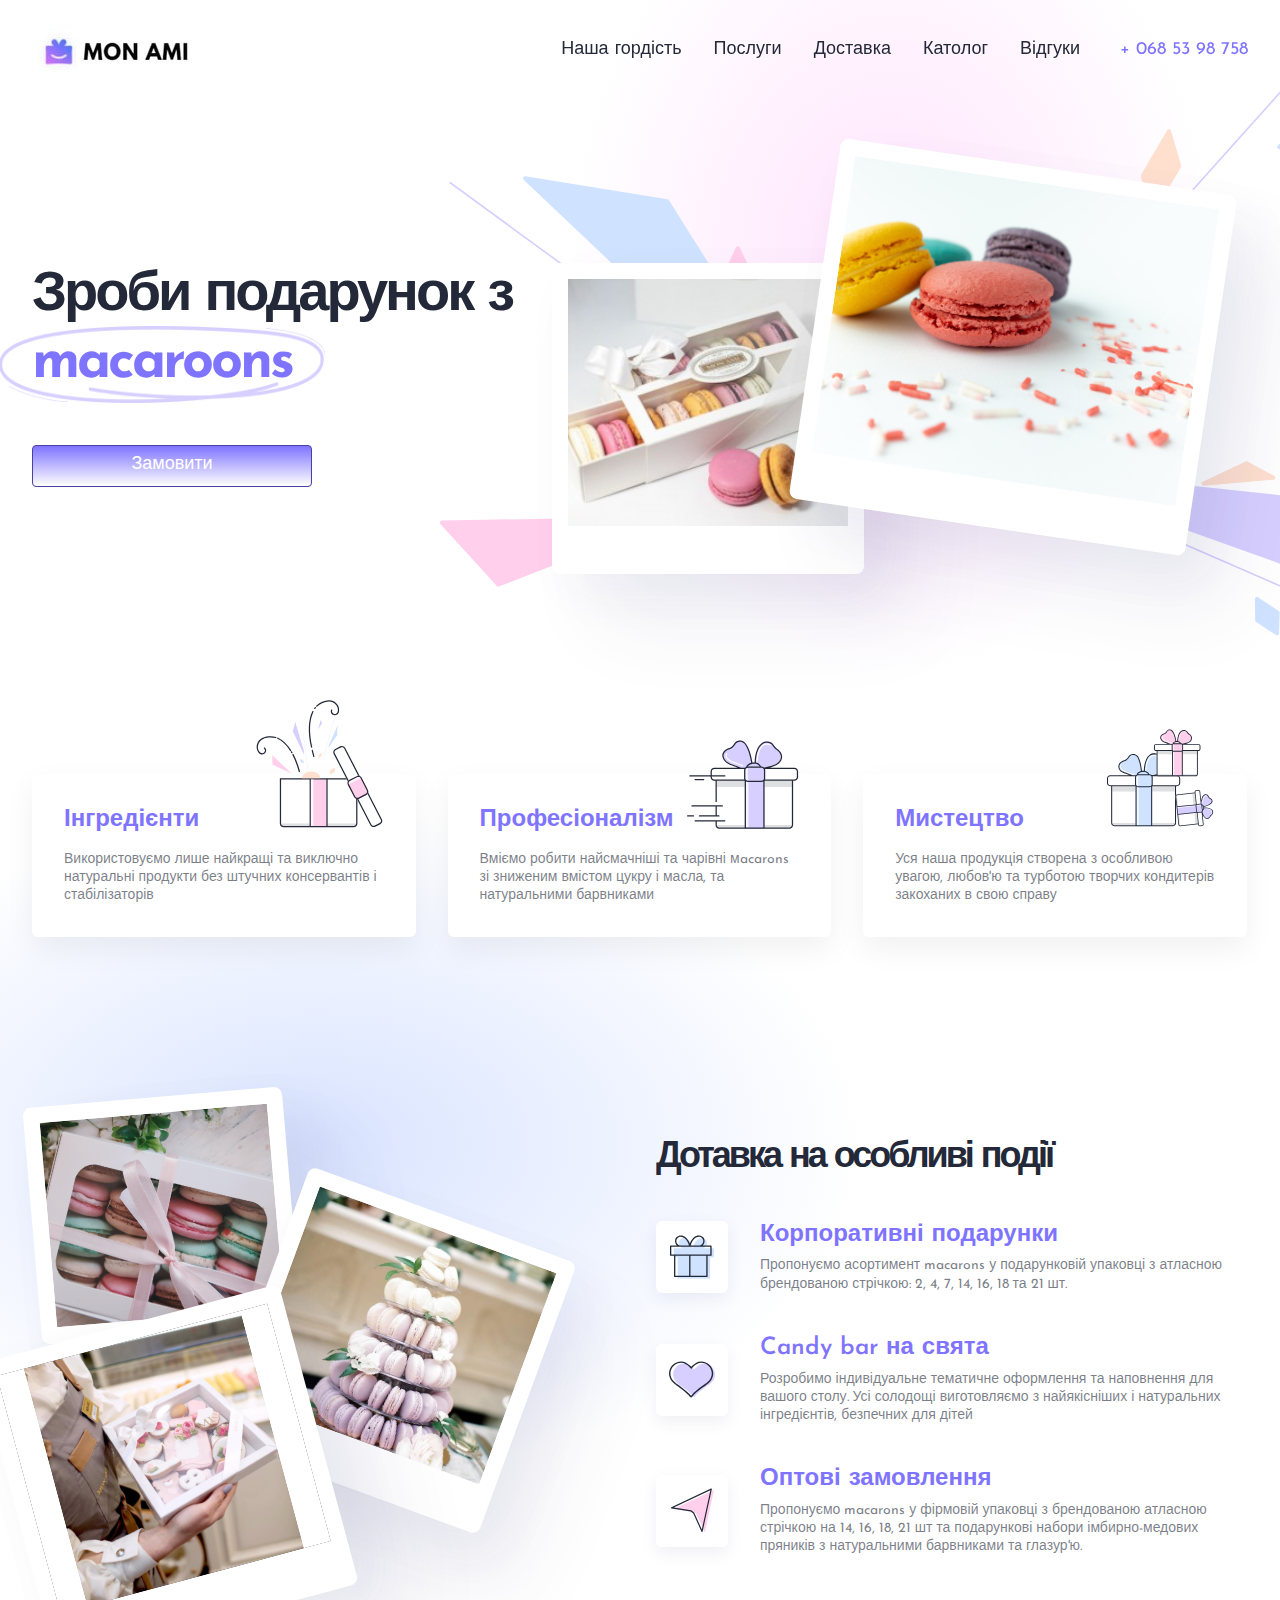
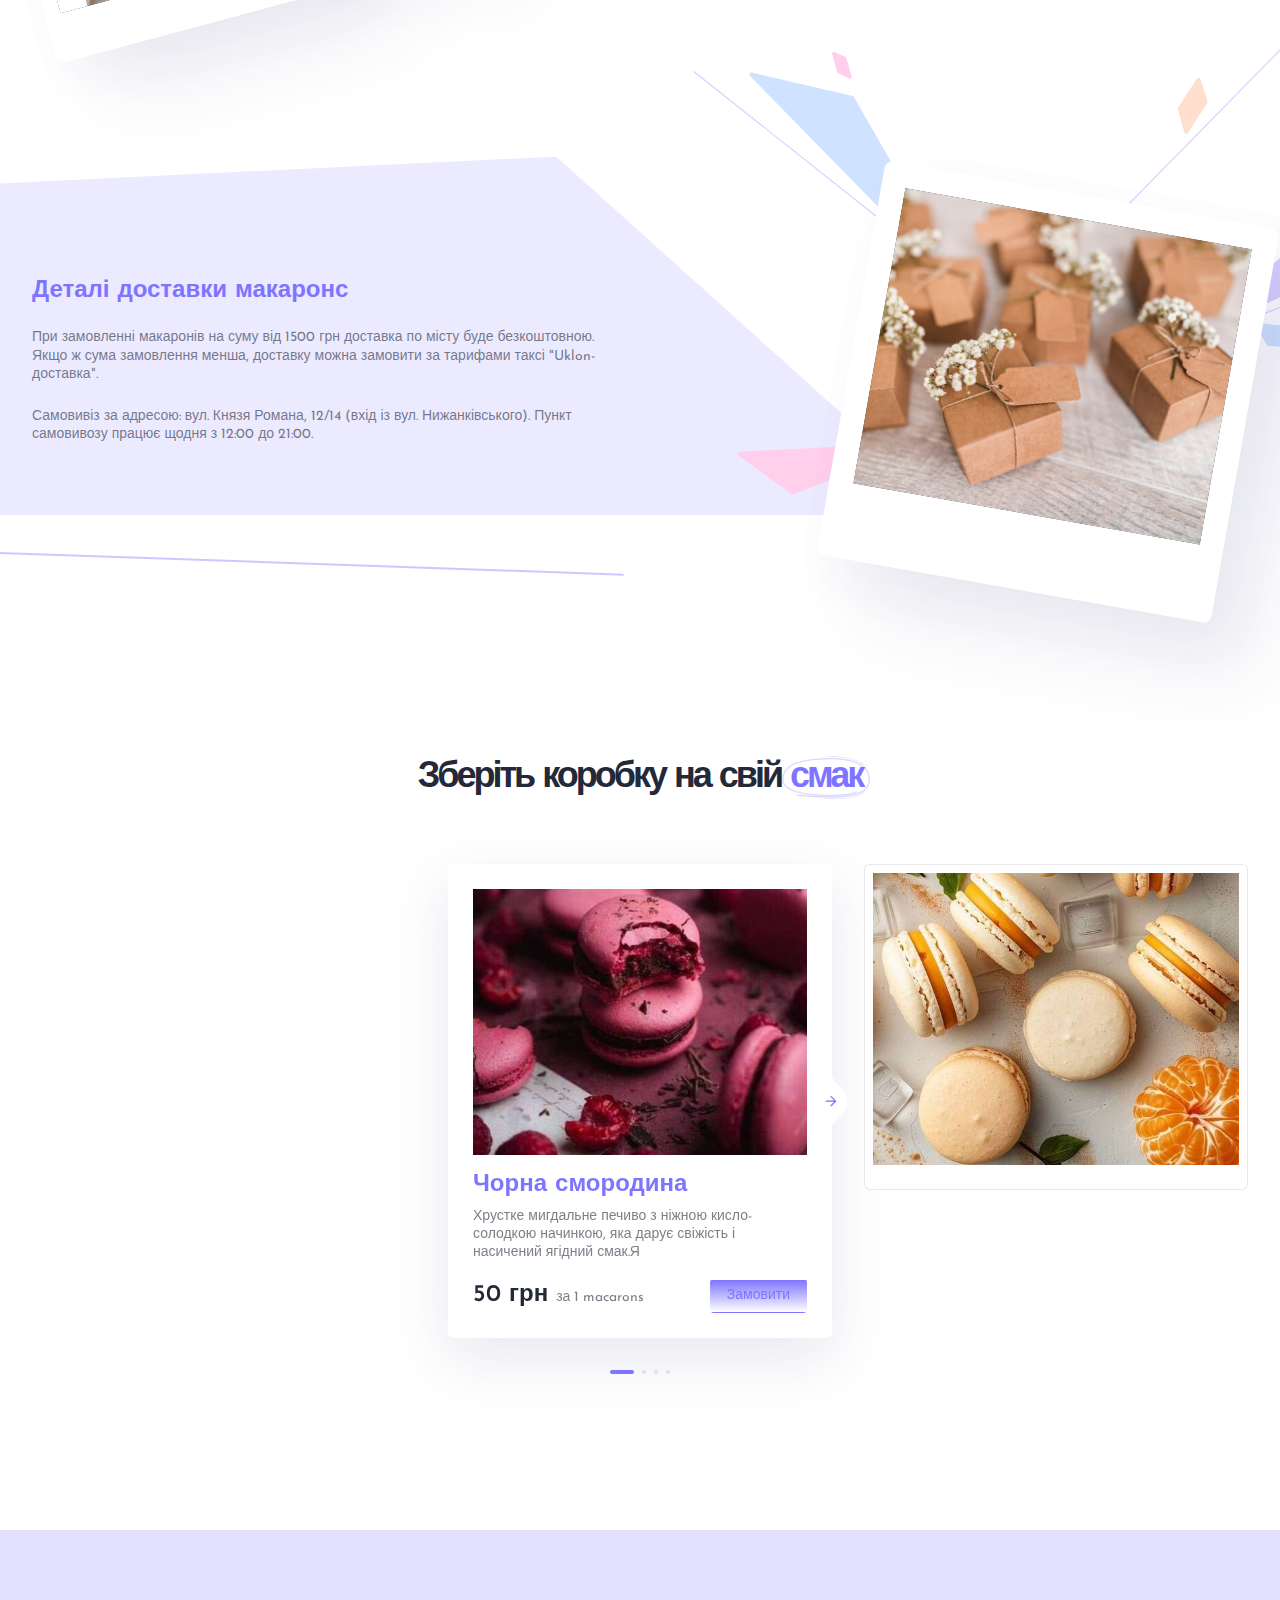
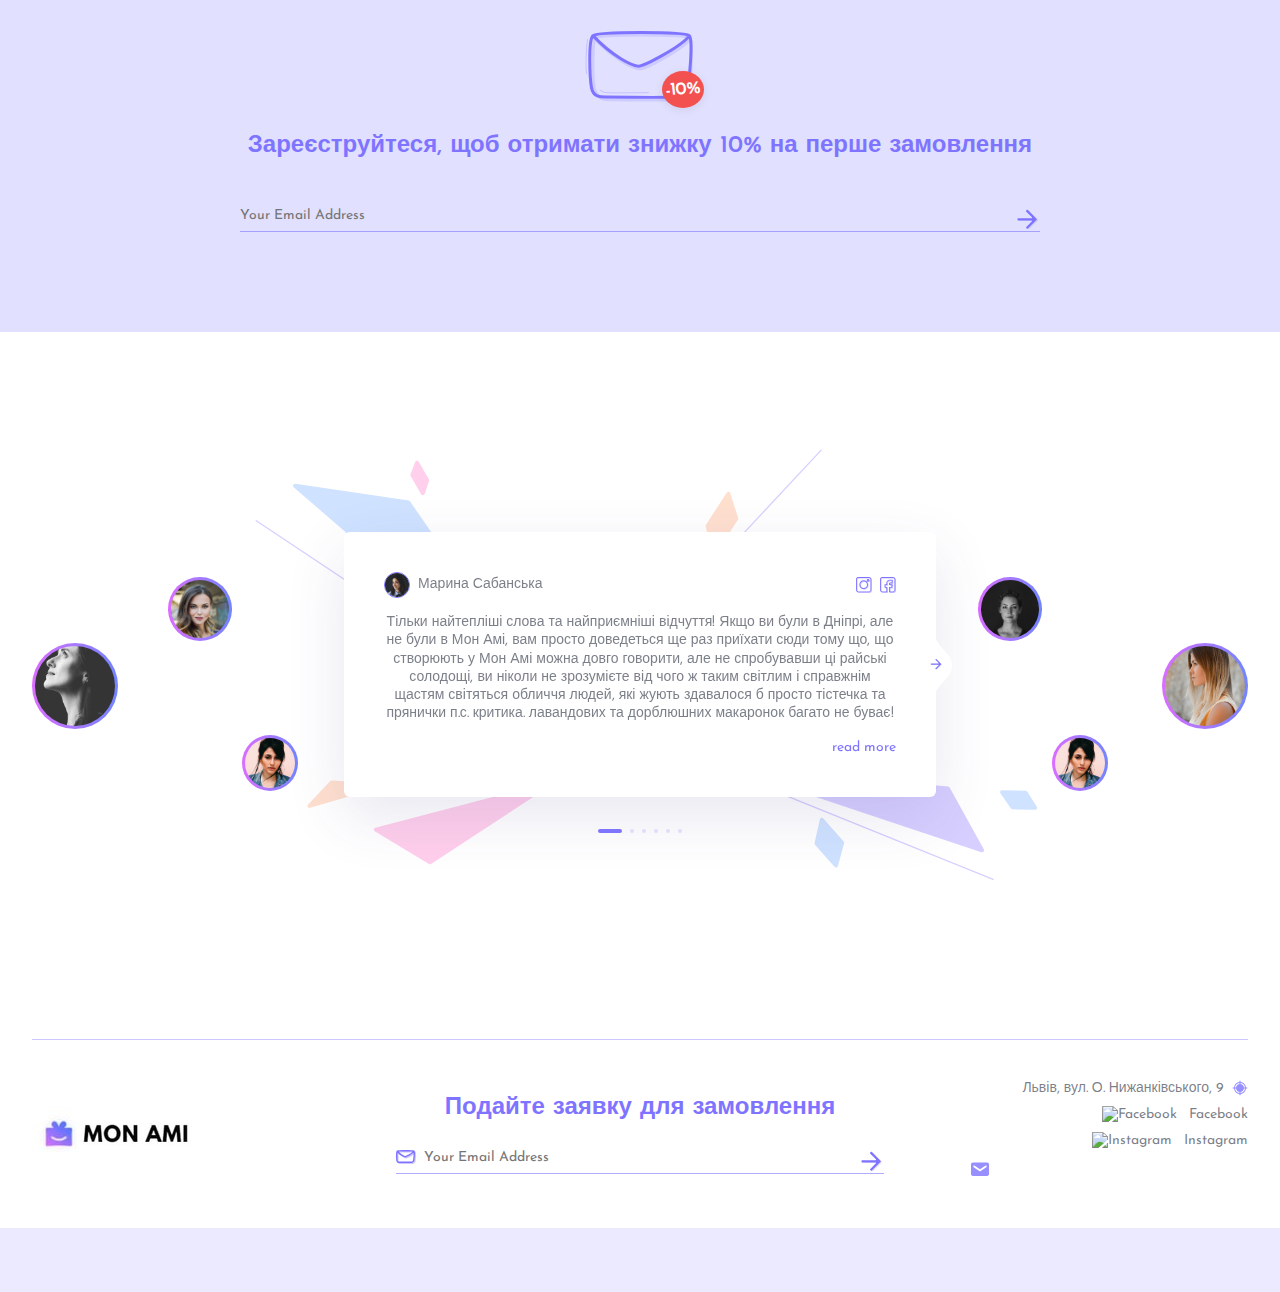
==== HappyBox_LP_HTML/index.html @ ea243fad "Add files via upload" ====
<!DOCTYPE html>
<html lang="ru">
<head>
    <!-- partial:parts/_head.html -->
    <meta charset="utf-8">
<title>Mon Ami - Подарунковий бокс</title>
<meta name="viewport" content="width=device-width, initial-scale=1 , maximum-scale=1, user-scalable=0">
<meta http-equiv="x-ua-compatible" content="ie=edge">
<link rel="stylesheet" href="css/libs.min.css"/>
<link rel="stylesheet" href="css/main.css"/>
<link href="images/favicon.ico" rel="shortcut icon" type="image/x-icon" />
<link href="https://fonts.googleapis.com/css2?family=Josefin+Sans:wght@400;600;700&display=swap" rel="stylesheet">
    <!-- partial -->
</head>
<body>
<div id="wrapper" class="wrapper">
    <!-- partial:parts/_header.html -->
    <header id="header" class="header">
    <div class="container">
        <!-- logo -->
        <div class="site-logo">
            <a href="index.html" class="site-logo__link">
                <picture>
                    <source media="(max-width: 767px)" srcset="images/logo-mob.png">
                    <source srcset="images/logo_mon.png">
                    <img class="site-logo__img" src="images/logo_mon.png" alt="logo"/>
                </picture>
            </a>
        </div>
        <div class="header-mobile">

            <div class="header-nav">
                <div class="nav-toggle"><span class="nav-toggle__link"></span><span class="nav-toggle__link"></span><span
                        class="nav-toggle__link"></span></div>
                <div class="header-nav__container">
                    <div class="header-nav__menu">
                        <nav class="nav">
                            <ul class="nav__list">
                                <li class="nav__item"><a href="#advantage" class="nav__link"> Наша гордість</a></li>
                                <li class="nav__item"><a href="#experiences" class="nav__link"> Послуги </a></li>
                                <li class="nav__item"><a href="#delivery" class="nav__link"> Доставка</a></li>
                                <li class="nav__item"><a href="#tastes" class="nav__link">Католог</a></li>
                                <li class="nav__item"><a href="#reviews" class="nav__link">Відгуки</a></li>
                            </ul><!-- //nav__list -->
                        </nav><!-- //nav -->
                    </div>
                    <div class="header-nav__info">
                        <a href="tel: 12345678">+ 068 53 98 758</a>
                    </div>
                </div>
            </div>
        </div>


    </div><!-- //container -->
</header><!-- //site-header -->

    <!-- partial -->
    <main id="main" class="main">
        <section class="section main-section">
            <div class="container">
                <div class="row">
                    <div class="col col_7 col_desktop-12 order-desktop-2">
                        <div class="photo-list main-photo">
                            <div class="main-photo__fon">
                                <svg class="main-photo__fon_icon" width="927" height="615" viewBox="0 0 927 615" fill="none" xmlns="http://www.w3.org/2000/svg">
                                    <path d="M64.9452 549.713L9.1822 488.577C7.99173 487.272 8.81637 485.039 10.4997 485.01L233.372 481.131C235.53 481.094 236.074 484.399 234.04 485.19L66.9304 550.204C66.2376 550.474 65.4651 550.282 64.9452 549.713Z" fill="#FFCFEC"/>
                                    <path d="M857.306 461.85L632.955 438.033C631.065 437.833 629.872 440.001 631.146 441.32L648.217 458.999C648.425 459.215 648.683 459.38 648.972 459.484L892.449 546.734C894.136 547.338 895.809 545.674 895.104 544.093L858.907 462.981C858.628 462.355 858.02 461.926 857.306 461.85Z" fill="#D7CFFF"/>
                                    <path d="M235.062 168.41L349.396 350.256C349.674 350.699 349.789 351.23 349.716 351.743L345.101 384.316C344.877 385.901 343.09 386.533 341.932 385.436L91.5545 148.212C90.0978 146.832 91.1195 144.354 93.0183 144.662L233.677 167.467C234.237 167.558 234.742 167.902 235.062 168.41Z" fill="#CFE2FF"/>
                                    <path fill-rule="evenodd" clip-rule="evenodd" d="M306.693 361.45C306.95 361.064 306.847 360.514 306.465 360.235L19.2685 150.296C18.9017 150.028 18.4132 150.11 18.1665 150.481C17.9097 150.867 18.0128 151.416 18.3945 151.695L305.591 361.634C305.958 361.903 306.447 361.821 306.693 361.45Z" fill="#D7CFFF"/>
                                    <path fill-rule="evenodd" clip-rule="evenodd" d="M627.65 297.936C627.952 298.289 628.458 298.302 628.76 297.964L870.733 27.9001C871.016 27.5841 871.017 27.0759 870.735 26.7456C870.433 26.3923 869.927 26.3795 869.625 26.7175L627.652 296.781C627.369 297.097 627.368 297.606 627.65 297.936Z" fill="#D7CFFF"/>
                                    <path d="M763.86 450.557L832.763 444.682C834.754 444.512 835.361 441.86 833.623 440.925L807.078 426.637C806.523 426.338 805.853 426.325 805.272 426.601L762.914 446.764C760.889 447.728 761.642 450.746 763.86 450.557Z" fill="#FFE0CF"/>
                                    <path d="M837.832 117.53L860.471 125.155C861.055 125.351 861.697 125.226 862.197 124.819L885.54 105.753C886.772 104.746 886.522 102.676 885.102 102.127L863.403 93.7336C862.802 93.5012 862.126 93.6177 861.604 94.0435L837.321 113.877C836.06 114.907 836.357 117.033 837.832 117.53Z" fill="#CFE2FF"/>
                                    <path d="M710.589 181.177L701.608 144.762C701.47 144.203 701.551 143.615 701.832 143.138L727.968 98.7494C728.836 97.2766 730.94 97.6407 731.434 99.3491L741.456 133.995C741.625 134.579 741.552 135.204 741.255 135.707L714.078 181.863C713.19 183.371 711.025 182.945 710.589 181.177Z" fill="#FFE0CF"/>
                                    <path d="M310.413 258.955L317.319 242.204C317.519 241.717 317.501 241.166 317.268 240.676L305.088 215.013C304.349 213.455 302.068 213.387 301.361 214.902L293.992 230.676C293.757 231.179 293.763 231.763 294.008 232.28L306.652 258.921C307.409 260.516 309.761 260.537 310.413 258.955Z" fill="#FFCFEC"/>
                                    <path d="M814.504 562.741L814.724 583.62C814.731 584.297 815.073 584.927 815.634 585.297L835.245 598.228C836.546 599.085 838.262 598.179 838.307 596.612L838.882 576.256C838.901 575.552 838.556 574.886 837.972 574.5L817.566 561.045C816.236 560.169 814.487 561.137 814.504 562.741Z" fill="#CFE2FF"/>
                                    <path fill-rule="evenodd" clip-rule="evenodd" d="M581.397 437.351C581.165 437.763 581.324 438.257 581.75 438.442L902.686 578.094C903.095 578.272 903.598 578.098 903.821 577.702C904.054 577.29 903.894 576.796 903.468 576.611L582.532 436.959C582.123 436.781 581.62 436.955 581.397 437.351Z" fill="#D7CFFF"/>
                                </svg>
                            </div>
                            <div class="photo-item main-photo-item main-photo-item-1">
                                <div class="photo-img">
                                    <div class="photo-img__block">
                                        <img src="images/content/main-page-1.jpg" alt="main-page-1">
                                    </div>
                                </div>
                                <div class="photo-info wysiwyg"></div>
                            </div>
                            <div class="photo-item main-photo-item main-photo-item-2">
                                <div class="photo-img">
                                    <div class="photo-img__block">
                                        <img src="images/content/main-page-2.jpg" alt="main-page-2">
                                    </div>
                                </div>
                                <div class="photo-info wysiwyg"><p></p></div>

                            </div>

                        </div>
                    </div>
                    <div class="col col_5 col_desktop-12 order-desktop-1">
                        <div class="main-container">
                            <h1 class="h1 main-title"> Зроби подарунок з<br><span class="round-border round-border-1">macaroons</span></h1>
                            <div class="wysiwyg main-description"> </div>
                            <button type="button" class="btn popup-init" data-popupname="location-popup">Замовити</button>
                        </div>
                    </div>
                </div>
            </div>
        </section>
        <section id="advantage" class="section">
            <div class="container">
                <div class="row">
                    <div class="dignity-item col col_4 col_mob-12">
                        <div class="dignity-block">
                            <div class="dignity-title">
                                <h3 class="h3 title">Інгредієнти</h3>
                                <div class="dignity-image">
                                    <img src="images/content/icon/present-1.svg" alt="present-1">
                                </div>
                            </div>
                            <div class="dignity-description wysiwyg">
                                <p> Використовуємо лише найкращі та виключно натуральні продукти без штучних консервантів і стабілізаторів</p>
                            </div>
                        </div>
                    </div>
                    <div class="dignity-item col col_4 col_mob-12">
                        <div class="dignity-block">
                            <div class="dignity-title">
                                <h3 class="h3 title"> Професіоналізм</h3>
                                <div class="dignity-image">
                                    <img src="images/content/icon/present-2.svg" alt="present-2">
                                </div>
                            </div>
                            <div class="dignity-description wysiwyg">
                                <p> Вміємо робити найсмачніші та чарівні мacarons зі зниженим вмістом цукру і масла, та натуральними барвниками</p>
                            </div>
                        </div>
                    </div>
                    <div class="dignity-item col col_4 col_mob-12">
                        <div class="dignity-block">
                            <div class="dignity-title">
                                <h3 class="h3 title">Мистецтво</h3>
                                <div class="dignity-image">
                                    <img src="images/content/icon/present-3.svg" alt="present-3">
                                </div>
                            </div>
                            <div class="dignity-description wysiwyg">
                                <p> Уся наша продукція створена з особливою увагою, любов'ю та турботою творчих кондитерів закоханих в свою справу</p>
                            </div>
                        </div>
                    </div>

                </div>
            </div><!-- //content -->
        </section>
        <section id="experiences" class="section">
            <div class="container">
                <div class="row">
                    <div class="col col_6 col_desktop-12">
                        <div class="photo-list emotional-photo">
                            <div class="photo-item emotional-photo__item emotional-photo__item-1">
                                <div class="photo-img">
                                    <div class="photo-img__block">
                                        <img src="images/content/main-page-3.jpg" alt="main-page-3">
                                    </div>
                                </div>
                                
                            </div>
                            <div class="photo-item emotional-photo__item emotional-photo__item-2">
                                <div class="photo-img">
                                    <div class="photo-img__block">
                                        <img src="images/content/candy-bar-with-macarons.jpg" alt="main-page-4">
                                    </div>
                                </div>
                                <div class="photo-info wysiwyg"></div>

                            </div>
                            <div class="photo-item emotional-photo__item emotional-photo__item-3">
                                <div class="photo-img">
                                    <div class="photo-img__block">
                                        <img src="images/content/optovi-zamovlennya.jpg" al="main-page-5">
                                    </div>
                                </div>
                                <div class="photo-info wysiwyg"></div>
                            </div>

                        </div>
                    </div>
                    <div class="col col_6 col_desktop-12">
                        <h2 class="h2 emotional-title">Дотавка на особливі події</h2>
                        <div class="emotional-list">
                            <div class="emotional-item">
                                <div class="emotional-block">
                                    <div class="emotional-icon">
                                        <img src="images/content/icon/present-4.svg" alt="present-4">
                                    </div>
                                    <div class="emotional-info">
                                        <h3 class="h3 emotional-subtitle"> Корпоративні подарунки</h3>
                                        <div class="emotional-description wysiwyg">
                                            <p> Пропонуємо асортимент macarons у подарунковій упаковці з атласною брендованою стрічкою: 2, 4, 7, 14, 16, 18 та 21 шт. </p>
                                        </div>
                                    </div>
                                </div>
                            </div>
                            <div class="emotional-item">
                                <div class="emotional-block">
                                    <div class="emotional-icon">
                                        <img src="images/content/icon/present-5.svg" alt="present-5">
                                    </div>
                                    <div class="emotional-info">
                                        <h3 class="h3 emotional-subtitle"> Candy bar на свята</h3>
                                        <div class="emotional-description wysiwyg">
                                            <p>  Розробимо індивідуальне тематичне оформлення та наповнення для вашого столу. Усі солодощі виготовляємо з найякісніших і натуральних інгредієнтів, безпечних для дітей</p>
                                        </div>
                                    </div>
                                </div>
                            </div>
                            <div class="emotional-item">
                                <div class="emotional-block">
                                    <div class="emotional-icon">
                                        <img src="images/content/icon/present-6.svg" alt="present-6">
                                    </div>
                                    <div class="emotional-info">
                                        <h3 class="h3 emotional-subtitle">Оптові замовлення</h3>
                                        <div class="emotional-description wysiwyg">
                                            <p> Пропонуємо macarons у фірмовій упаковці з брендованою атласною стрічкою на 14, 16, 18, 21 шт та подарункові набори імбирно-медових пряників з натуральними барвниками та глазур'ю. </p>
                                        </div>
                                    </div>
                                </div>
                            </div>
                        </div>
                    </div>
                </div>
            </div>
        </section>
        <section id="delivery" class="section">
            <div class="container">
                <div class="row">
                    <div class="col col_6 col_desktop-12">
                        <div class="description-container">
                            <div class="wysiwyg">
                                <h3>Деталі доставки макаронс</h3>
                                <p>При замовленні макаронів на суму від 1500 грн доставка по місту буде безкоштовною. Якщо ж сума замовлення менша, доставку можна замовити за тарифами таксі "Uklon-доставка".</p>
                                <p>  Самовивіз за адресою: вул. Князя Романа, 12/14 (вхід із вул. Нижанківського). Пункт самовивозу працює щодня з 12:00 до 21:00.</p>
                                
                            </div>
                        </div>
                    </div>
                    <div class="col col_1 col_desktop-12"></div>
                    <div class="col col_5 col_desktop-12">
                        <div class="description-photo">
                            <div class="description-photo-item">
                                <div class="description-photo-fon">
                                    <svg class="description-photo-fon__icon" width="730" height="521" viewBox="0 0 730 521" fill="none" xmlns="http://www.w3.org/2000/svg">
                                        <path d="M113.437 472.426L60.5453 433.833C59.0248 432.724 59.7391 430.319 61.6187 430.22L233.889 421.123C236.148 421.003 236.838 424.138 234.737 424.977L115.358 472.668C114.719 472.923 113.993 472.832 113.437 472.426Z" fill="#FFCFEC"/>
                                        <path d="M642.663 204.072L517.834 303.902C516.341 305.096 517.213 307.503 519.124 307.464L535.472 307.125C535.756 307.119 536.035 307.053 536.291 306.931L705.695 226.192C707.34 225.408 707.164 223.011 705.422 222.475L644.501 203.723C643.868 203.528 643.18 203.659 642.663 204.072Z" fill="#D7CFFF"/>
                                        <path d="M175.909 75.4038L250.43 205.314C250.685 205.758 250.76 206.282 250.64 206.779L245.698 227.254C245.33 228.781 243.425 229.307 242.326 228.185L71.7965 54.2124C70.3953 52.7828 71.7305 50.4094 73.6798 50.8649L174.629 74.4514C175.17 74.5776 175.633 74.9226 175.909 75.4038Z" fill="#CFE2FF"/>
                                        <path fill-rule="evenodd" clip-rule="evenodd" d="M218.177 210.476C218.392 210.228 218.356 209.851 218.099 209.647L16.4488 49.6296C16.2068 49.4375 15.8563 49.4704 15.6542 49.7042C15.4398 49.9523 15.4751 50.329 15.732 50.5329L217.383 210.551C217.625 210.743 217.975 210.71 218.177 210.476Z" fill="#D7CFFF"/>
                                        <path fill-rule="evenodd" clip-rule="evenodd" d="M430.486 203.027C430.711 203.267 431.089 203.271 431.319 203.037L611.715 19.3916C611.932 19.1711 611.936 18.8192 611.725 18.5935C611.501 18.3541 611.122 18.3495 610.892 18.5835L430.496 202.229C430.28 202.45 430.275 202.802 430.486 203.027Z" fill="#D7CFFF"/>
                                        <path d="M221.678 437.247L167.08 473.158C165.376 474.278 166.245 476.931 168.281 476.826L196.589 475.378C197.176 475.348 197.72 475.061 198.077 474.594L224.367 440.131C225.732 438.342 223.559 436.01 221.678 437.247Z" fill="#FFE0CF"/>
                                        <path d="M679.835 173.535L695.82 176.737C696.449 176.863 697.101 176.68 697.572 176.243L712.328 162.563C713.498 161.479 712.99 159.529 711.441 159.153L696.04 155.41C695.388 155.251 694.7 155.43 694.208 155.886L678.869 170.107C677.672 171.217 678.236 173.215 679.835 173.535Z" fill="#CFE2FF"/>
                                        <path d="M506.272 110.843L499.963 87.5114C499.816 86.9646 499.907 86.3806 500.214 85.9047L518.889 56.9746C519.807 55.5533 521.965 55.8422 522.476 57.4547L529.516 79.6532C529.696 80.2219 529.613 80.8413 529.29 81.3425L509.883 111.405C508.943 112.861 506.724 112.515 506.272 110.843Z" fill="#FFE0CF"/>
                                        <path d="M170.79 56.8224L160.104 51.5616C159.595 51.3114 159.217 50.8574 159.063 50.3124L154.151 32.9732C153.69 31.3455 155.332 29.9162 156.881 30.5974L167.386 35.2188C167.932 35.459 168.342 35.9304 168.505 36.5044L173.598 54.4829C174.07 56.1495 172.344 57.5874 170.79 56.8224Z" fill="#FFCFEC"/>
                                        <path d="M577.777 304.754L588.988 323.282C589.32 323.832 589.896 324.188 590.536 324.24L616.841 326.385C618.43 326.515 619.525 324.823 618.755 323.427L608.597 304.984C608.274 304.396 607.677 304.01 607.008 303.955L579.65 301.725C578.024 301.592 576.932 303.358 577.777 304.754Z" fill="#CFE2FF"/>
                                        <path fill-rule="evenodd" clip-rule="evenodd" d="M489.728 330.714C489.837 331.023 490.182 331.179 490.487 331.056L729.332 235.027C729.618 234.912 729.763 234.591 729.66 234.3C729.551 233.991 729.206 233.835 728.902 233.957L490.056 329.986C489.77 330.102 489.625 330.422 489.728 330.714Z" fill="#D7CFFF"/>
                                    </svg>
                                </div>
                                <div class="photo-item description-photo-item-1">
                                    <div class="photo-img">
                                        <div class="photo-img__block">
                                            <img src="images/content/photo-block-1.jpg" alt="photo-block-1">
                                        </div>
                                    </div>
                                    <div class="photo-info wysiwyg">
                                        <p style="visibility: hidden;">with coffee leo pellentesque sit lacus nec ac, sed ipsum scelerisque posuere molestie.</p>
                                    </div>
                                </div>
                            </div>
                        </div>
                    </div>
                </div>
            </div>
        </section>
        <section id="tastes" class="section section-main__post">
            <div class="container">
                <div class="row">
                    <div class="col col_3 col_desktop-12"></div>
                    <div class="col col_6 col_desktop-12">
                        <div class="post-description text-center text-mob-left">
                            <h2 class="h2 title"> Зберіть коробку на свій <span class="round-border round-border-2">смак</h2>
                            <div class="wysiwyg">
                            </div>
                        </div>
                    </div>
                    <div class="col col_3 col_desktop-12"></div>
                </div>

                <div class="post-slider slider" style="margin-bottom: 50px">
                    <div class="swiper-container post-slider__container">
                        <div class="swiper-wrapper post-slider__wrapper">
                            <div class="swiper-slide slider-item post-slider__item">
                                <div class="post-slider__image">
                                    <img src="images/content/photo.jpg" alt="main-page-7">
                                </div>
                                <div class="post-slider__info">
                                    <h3 class="h3 title"> Чорна смородина</h3>
                                    <div class="wysiwyg">
                                        <p> Хрустке мигдальне печиво з ніжною кисло-солодкою начинкою, яка дарує свіжість і насичений ягідний смак.Я</p>
                                    </div>
                                    <div class="display-flex justify-between align-center flex-wrap">
                                        <div class="prise">
                                            50 грн
                                            <span class="pieces">
                                            за 1 macarons
                                        </span>
                                        </div>
                                        <button type="button" class="btn btn_secondary">Замовити</button>
                                    </div>
                                </div>
                                <div class="slider-next post-slider__next">
                                    <svg class="icon" width="24" height="24" viewBox="0 0 24 24" xmlns="http://www.w3.org/2000/svg"> <path opacity="0.2" fill-rule="evenodd" clip-rule="evenodd" d="M12.2828 2.76273C12.4781 2.56747 12.7947 2.56747 12.9899 2.76273L21.9192 11.692C22.1145 11.8873 22.1145 12.2039 21.9192 12.3991L12.9899 21.3284C12.7947 21.5237 12.4781 21.5237 12.2828 21.3284L11.7172 20.7627C11.5219 20.5675 11.5219 20.2509 11.7172 20.0556L17.9737 13.7991C18.2886 13.4841 18.0656 12.9456 17.6201 12.9456H3.5C3.22386 12.9456 3 12.7217 3 12.4456V11.6456C3 11.3694 3.22386 11.1456 3.5 11.1456H17.6201C18.0656 11.1456 18.2886 10.607 17.9737 10.292L11.7172 4.03553C11.5219 3.84026 11.5219 3.52368 11.7172 3.32842L12.2828 2.76273Z"/> <path fill-rule="evenodd" clip-rule="evenodd" d="M10.9419 1.85355C11.1372 1.65829 11.4538 1.65829 11.649 1.85355L20.7374 10.9419C20.9327 11.1372 20.9327 11.4538 20.7374 11.649L11.649 20.7374C11.4538 20.9327 11.1372 20.9327 10.9419 20.7374L10.0581 19.8536C9.8628 19.6583 9.86279 19.3417 10.0581 19.1464L15.9305 13.274C16.2454 12.9591 16.0224 12.4205 15.5769 12.4205H2C1.72386 12.4205 1.5 12.1966 1.5 11.9205V10.6705C1.5 10.3944 1.72386 10.1705 2 10.1705H15.5769C16.0224 10.1705 16.2454 9.63192 15.9305 9.31694L10.0581 3.44454C9.86279 3.24928 9.8628 2.9327 10.0581 2.73744L10.9419 1.85355Z"/> </svg>
                                </div>
                                <div class="slider-prev post-slider__prev">
                                    <svg class="icon" width="24" height="24" viewBox="0 0 24 24" xmlns="http://www.w3.org/2000/svg"> <path opacity="0.2" fill-rule="evenodd" clip-rule="evenodd" d="M11.7172 2.76273C11.5219 2.56747 11.2053 2.56747 11.0101 2.76273L2.08076 11.692C1.8855 11.8873 1.8855 12.2039 2.08076 12.3991L11.0101 21.3284C11.2053 21.5237 11.5219 21.5237 11.7172 21.3284L12.2828 20.7627C12.4781 20.5675 12.4781 20.2509 12.2828 20.0556L6.02634 13.7991C5.71136 13.4841 5.93445 12.9456 6.3799 12.9456H20.5C20.7761 12.9456 21 12.7217 21 12.4456V11.6456C21 11.3694 20.7761 11.1456 20.5 11.1456H6.3799C5.93445 11.1456 5.71136 10.607 6.02634 10.292L12.2828 4.03553C12.4781 3.84026 12.4781 3.52368 12.2828 3.32842L11.7172 2.76273Z"/> <path fill-rule="evenodd" clip-rule="evenodd" d="M13.0581 1.85355C12.8628 1.65829 12.5462 1.65829 12.351 1.85355L3.26257 10.9419C3.0673 11.1372 3.0673 11.4538 3.26256 11.649L12.351 20.7374C12.5462 20.9327 12.8628 20.9327 13.0581 20.7374L13.9419 19.8536C14.1372 19.6583 14.1372 19.3417 13.9419 19.1464L8.06954 13.274C7.75456 12.9591 7.97765 12.4205 8.4231 12.4205H22C22.2761 12.4205 22.5 12.1966 22.5 11.9205V10.6705C22.5 10.3944 22.2761 10.1705 22 10.1705H8.4231C7.97765 10.1705 7.75456 9.63192 8.06954 9.31694L13.9419 3.44454C14.1372 3.24928 14.1372 2.9327 13.9419 2.73744L13.0581 1.85355Z"/> </svg>
                                </div>
                            </div>
                            <div class="swiper-slide slider-item post-slider__item">
                                <div class="post-slider__image">
                                    <img src="images/content/photomon.jpg" alt="main-page-8">
                                </div>
                                <div class="post-slider__info">
                                    <h3 class="h3 title">Апельсин з тайською корицею </h3>
                                    <div class="wysiwyg">
                                        <p> Хрустке мигдальне печиво з яскравою цитрусовою ноткою і теплим ароматом спецій.</p>
                                    </div>
                                    <div class="display-flex justify-between align-center flex-wrap">
                                        <div class="prise">
                                            50 грн
                                            <span class="pieces">
                                             за 1 macarons
                                        </span>
                                        </div>
                                        <button type="button" class="btn btn_secondary">Замовити</button>
                                    </div>
                                </div>
                                <div class="slider-next post-slider__next">
                                    <svg class="icon" width="24" height="24" viewBox="0 0 24 24" xmlns="http://www.w3.org/2000/svg"> <path opacity="0.2" fill-rule="evenodd" clip-rule="evenodd" d="M12.2828 2.76273C12.4781 2.56747 12.7947 2.56747 12.9899 2.76273L21.9192 11.692C22.1145 11.8873 22.1145 12.2039 21.9192 12.3991L12.9899 21.3284C12.7947 21.5237 12.4781 21.5237 12.2828 21.3284L11.7172 20.7627C11.5219 20.5675 11.5219 20.2509 11.7172 20.0556L17.9737 13.7991C18.2886 13.4841 18.0656 12.9456 17.6201 12.9456H3.5C3.22386 12.9456 3 12.7217 3 12.4456V11.6456C3 11.3694 3.22386 11.1456 3.5 11.1456H17.6201C18.0656 11.1456 18.2886 10.607 17.9737 10.292L11.7172 4.03553C11.5219 3.84026 11.5219 3.52368 11.7172 3.32842L12.2828 2.76273Z"/> <path fill-rule="evenodd" clip-rule="evenodd" d="M10.9419 1.85355C11.1372 1.65829 11.4538 1.65829 11.649 1.85355L20.7374 10.9419C20.9327 11.1372 20.9327 11.4538 20.7374 11.649L11.649 20.7374C11.4538 20.9327 11.1372 20.9327 10.9419 20.7374L10.0581 19.8536C9.8628 19.6583 9.86279 19.3417 10.0581 19.1464L15.9305 13.274C16.2454 12.9591 16.0224 12.4205 15.5769 12.4205H2C1.72386 12.4205 1.5 12.1966 1.5 11.9205V10.6705C1.5 10.3944 1.72386 10.1705 2 10.1705H15.5769C16.0224 10.1705 16.2454 9.63192 15.9305 9.31694L10.0581 3.44454C9.86279 3.24928 9.8628 2.9327 10.0581 2.73744L10.9419 1.85355Z"/> </svg>
                                </div>
                                <div class="slider-prev post-slider__prev">
                                    <svg class="icon" width="24" height="24" viewBox="0 0 24 24" xmlns="http://www.w3.org/2000/svg"> <path opacity="0.2" fill-rule="evenodd" clip-rule="evenodd" d="M11.7172 2.76273C11.5219 2.56747 11.2053 2.56747 11.0101 2.76273L2.08076 11.692C1.8855 11.8873 1.8855 12.2039 2.08076 12.3991L11.0101 21.3284C11.2053 21.5237 11.5219 21.5237 11.7172 21.3284L12.2828 20.7627C12.4781 20.5675 12.4781 20.2509 12.2828 20.0556L6.02634 13.7991C5.71136 13.4841 5.93445 12.9456 6.3799 12.9456H20.5C20.7761 12.9456 21 12.7217 21 12.4456V11.6456C21 11.3694 20.7761 11.1456 20.5 11.1456H6.3799C5.93445 11.1456 5.71136 10.607 6.02634 10.292L12.2828 4.03553C12.4781 3.84026 12.4781 3.52368 12.2828 3.32842L11.7172 2.76273Z"/> <path fill-rule="evenodd" clip-rule="evenodd" d="M13.0581 1.85355C12.8628 1.65829 12.5462 1.65829 12.351 1.85355L3.26257 10.9419C3.0673 11.1372 3.0673 11.4538 3.26256 11.649L12.351 20.7374C12.5462 20.9327 12.8628 20.9327 13.0581 20.7374L13.9419 19.8536C14.1372 19.6583 14.1372 19.3417 13.9419 19.1464L8.06954 13.274C7.75456 12.9591 7.97765 12.4205 8.4231 12.4205H22C22.2761 12.4205 22.5 12.1966 22.5 11.9205V10.6705C22.5 10.3944 22.2761 10.1705 22 10.1705H8.4231C7.97765 10.1705 7.75456 9.63192 8.06954 9.31694L13.9419 3.44454C14.1372 3.24928 14.1372 2.9327 13.9419 2.73744L13.0581 1.85355Z"/> </svg>
                                </div>
                            </div>
                            <div class="swiper-slide slider-item post-slider__item">
                                <div class="post-slider__image">
                                    <img src="images/content/photo16.jpg" alt="main-page-9">
                                </div>
                                <div class="post-slider__info">
                                    <h3 class="h3 title"> Кава з лікером Baileys</h3>
                                    <div class="wysiwyg">
                                        <p>Гармонійне поєднання міцного еспресо та вершкового ірландського лікеру. Кожен шматочок створює особливу атмосферу затишку. </p>
                                    </div>
                                    <div class="display-flex justify-between align-center flex-wrap">
                                        <div class="prise">
                                            50 грн
                                            <span class="pieces">
                                             за 1 macarons
                                        </span>
                                        </div>
                                        <button type="button" class="btn btn_secondary">Замовити</button>
                                    </div>
                                </div>
                                <div class="slider-next post-slider__next">
                                    <svg class="icon" width="24" height="24" viewBox="0 0 24 24" xmlns="http://www.w3.org/2000/svg"> <path opacity="0.2" fill-rule="evenodd" clip-rule="evenodd" d="M12.2828 2.76273C12.4781 2.56747 12.7947 2.56747 12.9899 2.76273L21.9192 11.692C22.1145 11.8873 22.1145 12.2039 21.9192 12.3991L12.9899 21.3284C12.7947 21.5237 12.4781 21.5237 12.2828 21.3284L11.7172 20.7627C11.5219 20.5675 11.5219 20.2509 11.7172 20.0556L17.9737 13.7991C18.2886 13.4841 18.0656 12.9456 17.6201 12.9456H3.5C3.22386 12.9456 3 12.7217 3 12.4456V11.6456C3 11.3694 3.22386 11.1456 3.5 11.1456H17.6201C18.0656 11.1456 18.2886 10.607 17.9737 10.292L11.7172 4.03553C11.5219 3.84026 11.5219 3.52368 11.7172 3.32842L12.2828 2.76273Z"/> <path fill-rule="evenodd" clip-rule="evenodd" d="M10.9419 1.85355C11.1372 1.65829 11.4538 1.65829 11.649 1.85355L20.7374 10.9419C20.9327 11.1372 20.9327 11.4538 20.7374 11.649L11.649 20.7374C11.4538 20.9327 11.1372 20.9327 10.9419 20.7374L10.0581 19.8536C9.8628 19.6583 9.86279 19.3417 10.0581 19.1464L15.9305 13.274C16.2454 12.9591 16.0224 12.4205 15.5769 12.4205H2C1.72386 12.4205 1.5 12.1966 1.5 11.9205V10.6705C1.5 10.3944 1.72386 10.1705 2 10.1705H15.5769C16.0224 10.1705 16.2454 9.63192 15.9305 9.31694L10.0581 3.44454C9.86279 3.24928 9.8628 2.9327 10.0581 2.73744L10.9419 1.85355Z"/> </svg>
                                </div>
                                <div class="slider-prev post-slider__prev">
                                    <svg class="icon" width="24" height="24" viewBox="0 0 24 24" xmlns="http://www.w3.org/2000/svg"> <path opacity="0.2" fill-rule="evenodd" clip-rule="evenodd" d="M11.7172 2.76273C11.5219 2.56747 11.2053 2.56747 11.0101 2.76273L2.08076 11.692C1.8855 11.8873 1.8855 12.2039 2.08076 12.3991L11.0101 21.3284C11.2053 21.5237 11.5219 21.5237 11.7172 21.3284L12.2828 20.7627C12.4781 20.5675 12.4781 20.2509 12.2828 20.0556L6.02634 13.7991C5.71136 13.4841 5.93445 12.9456 6.3799 12.9456H20.5C20.7761 12.9456 21 12.7217 21 12.4456V11.6456C21 11.3694 20.7761 11.1456 20.5 11.1456H6.3799C5.93445 11.1456 5.71136 10.607 6.02634 10.292L12.2828 4.03553C12.4781 3.84026 12.4781 3.52368 12.2828 3.32842L11.7172 2.76273Z"/> <path fill-rule="evenodd" clip-rule="evenodd" d="M13.0581 1.85355C12.8628 1.65829 12.5462 1.65829 12.351 1.85355L3.26257 10.9419C3.0673 11.1372 3.0673 11.4538 3.26256 11.649L12.351 20.7374C12.5462 20.9327 12.8628 20.9327 13.0581 20.7374L13.9419 19.8536C14.1372 19.6583 14.1372 19.3417 13.9419 19.1464L8.06954 13.274C7.75456 12.9591 7.97765 12.4205 8.4231 12.4205H22C22.2761 12.4205 22.5 12.1966 22.5 11.9205V10.6705C22.5 10.3944 22.2761 10.1705 22 10.1705H8.4231C7.97765 10.1705 7.75456 9.63192 8.06954 9.31694L13.9419 3.44454C14.1372 3.24928 14.1372 2.9327 13.9419 2.73744L13.0581 1.85355Z"/> </svg>
                                </div>
                            </div>
                            <div class="swiper-slide slider-item post-slider__item">
                                <div class="post-slider__image">
                                    <img src="images/content/photo58.jpg" alt="main-page-10">
                                </div>
                                <div class="post-slider__info">
                                    <h3 class="h3 title"> Темний бельгійський шоколад</h3>
                                    <div class="wysiwyg">
                                        <p>Витончена гірчинка та глибокий смак із насиченими нотами какао. Кожен шматочок дарує оксамитову текстуру. </p>
                                    </div>
                                    <div class="display-flex justify-between align-center flex-wrap">
                                        <div class="prise">
                                            50 грн
                                            <span class="pieces">
                                            за 1 macarons
                                        </span>
                                        </div>
                                        <button type="button" class="btn btn_secondary">Замовити</button>
                                    </div>
                                </div>
                                <div class="slider-next post-slider__next">
                                    <svg class="icon" width="24" height="24" viewBox="0 0 24 24" xmlns="http://www.w3.org/2000/svg"> <path opacity="0.2" fill-rule="evenodd" clip-rule="evenodd" d="M12.2828 2.76273C12.4781 2.56747 12.7947 2.56747 12.9899 2.76273L21.9192 11.692C22.1145 11.8873 22.1145 12.2039 21.9192 12.3991L12.9899 21.3284C12.7947 21.5237 12.4781 21.5237 12.2828 21.3284L11.7172 20.7627C11.5219 20.5675 11.5219 20.2509 11.7172 20.0556L17.9737 13.7991C18.2886 13.4841 18.0656 12.9456 17.6201 12.9456H3.5C3.22386 12.9456 3 12.7217 3 12.4456V11.6456C3 11.3694 3.22386 11.1456 3.5 11.1456H17.6201C18.0656 11.1456 18.2886 10.607 17.9737 10.292L11.7172 4.03553C11.5219 3.84026 11.5219 3.52368 11.7172 3.32842L12.2828 2.76273Z"/> <path fill-rule="evenodd" clip-rule="evenodd" d="M10.9419 1.85355C11.1372 1.65829 11.4538 1.65829 11.649 1.85355L20.7374 10.9419C20.9327 11.1372 20.9327 11.4538 20.7374 11.649L11.649 20.7374C11.4538 20.9327 11.1372 20.9327 10.9419 20.7374L10.0581 19.8536C9.8628 19.6583 9.86279 19.3417 10.0581 19.1464L15.9305 13.274C16.2454 12.9591 16.0224 12.4205 15.5769 12.4205H2C1.72386 12.4205 1.5 12.1966 1.5 11.9205V10.6705C1.5 10.3944 1.72386 10.1705 2 10.1705H15.5769C16.0224 10.1705 16.2454 9.63192 15.9305 9.31694L10.0581 3.44454C9.86279 3.24928 9.8628 2.9327 10.0581 2.73744L10.9419 1.85355Z"/> </svg>
                                </div>
                                <div class="slider-prev post-slider__prev">
                                    <svg class="icon" width="24" height="24" viewBox="0 0 24 24" xmlns="http://www.w3.org/2000/svg"> <path opacity="0.2" fill-rule="evenodd" clip-rule="evenodd" d="M11.7172 2.76273C11.5219 2.56747 11.2053 2.56747 11.0101 2.76273L2.08076 11.692C1.8855 11.8873 1.8855 12.2039 2.08076 12.3991L11.0101 21.3284C11.2053 21.5237 11.5219 21.5237 11.7172 21.3284L12.2828 20.7627C12.4781 20.5675 12.4781 20.2509 12.2828 20.0556L6.02634 13.7991C5.71136 13.4841 5.93445 12.9456 6.3799 12.9456H20.5C20.7761 12.9456 21 12.7217 21 12.4456V11.6456C21 11.3694 20.7761 11.1456 20.5 11.1456H6.3799C5.93445 11.1456 5.71136 10.607 6.02634 10.292L12.2828 4.03553C12.4781 3.84026 12.4781 3.52368 12.2828 3.32842L11.7172 2.76273Z"/> <path fill-rule="evenodd" clip-rule="evenodd" d="M13.0581 1.85355C12.8628 1.65829 12.5462 1.65829 12.351 1.85355L3.26257 10.9419C3.0673 11.1372 3.0673 11.4538 3.26256 11.649L12.351 20.7374C12.5462 20.9327 12.8628 20.9327 13.0581 20.7374L13.9419 19.8536C14.1372 19.6583 14.1372 19.3417 13.9419 19.1464L8.06954 13.274C7.75456 12.9591 7.97765 12.4205 8.4231 12.4205H22C22.2761 12.4205 22.5 12.1966 22.5 11.9205V10.6705C22.5 10.3944 22.2761 10.1705 22 10.1705H8.4231C7.97765 10.1705 7.75456 9.63192 8.06954 9.31694L13.9419 3.44454C14.1372 3.24928 14.1372 2.9327 13.9419 2.73744L13.0581 1.85355Z"/> </svg>
                                </div>
                            </div>
                        </div>
                        <div class="swiper-pagination slider-pagination  post-slider__pagination"></div>
                    </div>
                </div>

            </div>
        </section>
        <section class="section section_secondary-bg">
            <div class="container">
                <div class="row">
                    <div class="col col_2 col_desktop-12"></div>
                    <div class="col col_8 col_desktop-12">
                        <div class="subscript-title text-center">
                            <div class="subscript-icon">
                                <svg class="icon" width="109" height="72" viewBox="0 0 109 72" fill="none" xmlns="http://www.w3.org/2000/svg">
                                    <path d="M7.97237 5.62128C28.4725 27.6213 47.9725 35.6213 52.9725 36.1213C57.9725 36.6213 95.9725 17.1213 104.472 5.62128M7.97237 5.62128C12.9726 1.33522 99.4722 1.33522 104.472 5.62128M7.97237 5.62128C2.97242 10.6213 4.88435 48.6213 6.47253 57.6213C8.23717 67.6213 16.4726 67.0762 21.4725 67.1213C39.9725 67.2879 80.5724 67.5213 90.9724 67.1213C101.372 66.7213 103.472 53.6213 103.472 53.6213C103.472 53.6213 108.472 12.1213 104.472 5.62128" stroke="#7F74FF" stroke-width="3"/>
                                    <path opacity="0.2" d="M9.29177 8.33612C29.7919 30.3362 49.2919 38.3362 54.2919 38.8362C59.2919 39.3362 97.2919 19.8362 105.792 8.33612M9.29177 8.33612C14.292 4.05007 100.792 4.05007 105.792 8.33612M9.29177 8.33612C7.29174 26.3362 7.7918 49.8362 9.29176 58.3362C11.0564 68.3362 18.7919 69.7911 23.7918 69.8361C42.2918 70.0028 81.8917 70.2361 92.2917 69.8361C102.692 69.4361 103.792 59.3362 103.792 59.3362C103.792 59.3362 108.292 31.8362 105.792 8.33612" stroke="#7F74FF" stroke-width="3"/>
                                    <path opacity="0.3" d="M14.9727 60.1216C14.9727 60.1216 16.4727 62.1216 21.4727 62.6216C26.4727 63.1216 63.4727 62.6216 63.4727 62.6216" stroke="#7F74FF" stroke-linecap="round"/>
                                    <path opacity="0.3" d="M2.47241 9.62158C1.63906 15.4549 0.272362 30.4216 1.47241 43.6216" stroke="#7F74FF" stroke-linecap="round"/>
                                </svg>
                                <span class="sale"><span>-10%</span></span>
                            </div>
                            <h3 class="h3 title">Зареєструйтеся, щоб отримати знижку 10% на перше замовлення </h3>
                        </div>
                        <form id="subscription-form-post" class="form subscription-form" name="subscription_form_post" method="post">
                            <div class="form-field ">
                                <div class="form-group">
                                    <label class="label-wrap" for="subscription_email">
                                        <input id="subscription_email" type="email" placeholder="Your Email Address" name="subscription_email" required>
                                    </label>
                                    <button type="submit" class="btn btn_link icon-btn form-group-btn">
                                        <svg class="icon" width="24" height="24" viewBox="0 0 24 24" xmlns="http://www.w3.org/2000/svg"> <path opacity="0.2" fill-rule="evenodd" clip-rule="evenodd" d="M12.2828 2.76273C12.4781 2.56747 12.7947 2.56747 12.9899 2.76273L21.9192 11.692C22.1145 11.8873 22.1145 12.2039 21.9192 12.3991L12.9899 21.3284C12.7947 21.5237 12.4781 21.5237 12.2828 21.3284L11.7172 20.7627C11.5219 20.5675 11.5219 20.2509 11.7172 20.0556L17.9737 13.7991C18.2886 13.4841 18.0656 12.9456 17.6201 12.9456H3.5C3.22386 12.9456 3 12.7217 3 12.4456V11.6456C3 11.3694 3.22386 11.1456 3.5 11.1456H17.6201C18.0656 11.1456 18.2886 10.607 17.9737 10.292L11.7172 4.03553C11.5219 3.84026 11.5219 3.52368 11.7172 3.32842L12.2828 2.76273Z"/> <path fill-rule="evenodd" clip-rule="evenodd" d="M10.9419 1.85355C11.1372 1.65829 11.4538 1.65829 11.649 1.85355L20.7374 10.9419C20.9327 11.1372 20.9327 11.4538 20.7374 11.649L11.649 20.7374C11.4538 20.9327 11.1372 20.9327 10.9419 20.7374L10.0581 19.8536C9.8628 19.6583 9.86279 19.3417 10.0581 19.1464L15.9305 13.274C16.2454 12.9591 16.0224 12.4205 15.5769 12.4205H2C1.72386 12.4205 1.5 12.1966 1.5 11.9205V10.6705C1.5 10.3944 1.72386 10.1705 2 10.1705H15.5769C16.0224 10.1705 16.2454 9.63192 15.9305 9.31694L10.0581 3.44454C9.86279 3.24928 9.8628 2.9327 10.0581 2.73744L10.9419 1.85355Z" /> </svg>
                                    </button>
                                </div>

                            </div>
                        </form>
                    </div>
                    <div class="col col_2 col_desktop-12"></div>
                </div>
            </div>
        </section>
        <section id="reviews" class="section reviews-section">
            <div class="container">
                <div class="slider reviews-slider">
                    <div class="row">
                        <div class="col col_3 col_desktop-12">
                            <div class="reviews-slider__bubbles bubbles-prev">
                                <ul class="bubbles-list"></ul>
                            </div>
                        </div>
                        <div class="col col_6 col_desktop-12">
                            <div class="reviews-slider__container" data-count="3">
                                <div class="reviews-container__fon">
                                    <svg class="reviews-icon" width="800" height="471" viewBox="0 0 800 471" fill="none" xmlns="http://www.w3.org/2000/svg">
                                        <path d="M188.477 434.988L134.244 402.127C132.733 401.211 133.067 398.931 134.778 398.484L308.239 353.163C310.432 352.59 311.737 355.525 309.842 356.768L190.613 434.95C189.968 435.373 189.137 435.388 188.477 434.988Z" fill="#FFCFEC"/>
                                        <path d="M708.694 357.302L532.751 341.064C530.847 340.889 529.803 343.228 531.208 344.524L544.895 357.156C545.103 357.348 545.35 357.494 545.619 357.583L742.159 423.054C743.889 423.63 745.427 421.782 744.543 420.188L710.259 358.323C709.938 357.745 709.352 357.362 708.694 357.302Z" fill="#D7CFFF"/>
                                        <path d="M169.602 71.5647L263.289 207.29C263.58 207.711 263.698 208.226 263.619 208.731L259.991 232.052C259.75 233.604 257.895 234.286 256.706 233.26L52.9595 57.4245C51.4441 56.1167 52.5805 53.6411 54.5619 53.9338L168.249 70.7227C168.797 70.8037 169.287 71.1086 169.602 71.5647Z" fill="#CFE2FF"/>
                                        <path fill-rule="evenodd" clip-rule="evenodd" d="M251.776 248.32C251.989 248.029 251.916 247.619 251.616 247.419L15.7836 90.389C15.5007 90.2007 15.1195 90.2687 14.919 90.5432C14.7062 90.8346 14.7791 91.2442 15.0794 91.4441L250.912 248.474C251.195 248.663 251.576 248.595 251.776 248.32Z" fill="#D7CFFF"/>
                                        <path fill-rule="evenodd" clip-rule="evenodd" d="M387.817 227.655C388.07 227.911 388.487 227.905 388.733 227.642L582.033 20.6157C582.265 20.3671 582.26 19.9799 582.021 19.738C581.767 19.4812 581.351 19.4871 581.104 19.7509L387.805 226.777C387.573 227.025 387.578 227.413 387.817 227.655Z" fill="#D7CFFF"/>
                                        <path d="M140.344 358.014L69.3782 378.481C67.4187 379.046 65.967 376.661 67.3709 375.183L89.4195 351.969C89.8239 351.544 90.3952 351.317 90.9818 351.35L139.899 354.097C142.147 354.223 142.507 357.391 140.344 358.014Z" fill="#FFE0CF"/>
                                        <path d="M761.169 364.147L771.679 379.281C772.045 379.808 772.642 380.127 773.283 380.14L795.912 380.572C797.507 380.602 798.494 378.845 797.639 377.499L788.029 362.383C787.669 361.817 787.05 361.469 786.379 361.457L762.85 361.007C761.219 360.976 760.238 362.807 761.169 364.147Z" fill="#CFE2FF"/>
                                        <path d="M472.847 122.902L465.76 96.725C465.612 96.1784 465.703 95.5945 466.011 95.1186L486.853 62.8756C487.772 61.4551 489.93 61.7429 490.442 63.354L498.351 88.26C498.532 88.8284 498.449 89.4477 498.125 89.9489L476.46 123.463C475.52 124.917 473.3 124.573 472.847 122.902Z" fill="#FFE0CF"/>
                                        <path d="M184.297 64.0105L188.566 51.0554C188.743 50.5174 188.683 49.9294 188.402 49.4376L178.297 31.7884C177.456 30.3206 175.286 30.4918 174.688 32.073L170.041 44.3676C169.83 44.9255 169.879 45.5485 170.176 46.0664L180.659 64.3761C181.52 65.8791 183.755 65.6544 184.297 64.0105Z" fill="#FFCFEC"/>
                                        <path d="M580.307 390.137L574.933 413.845C574.792 414.471 574.959 415.127 575.385 415.609L594.92 437.73C595.976 438.926 597.938 438.467 598.354 436.929L604.513 414.11C604.688 413.463 604.526 412.771 604.081 412.268L583.76 389.257C582.68 388.034 580.667 388.547 580.307 390.137Z" fill="#CFE2FF"/>
                                        <path fill-rule="evenodd" clip-rule="evenodd" d="M490.568 343.909C490.418 344.238 490.573 344.624 490.907 344.759L753.666 450.92C753.981 451.047 754.341 450.904 754.482 450.595C754.631 450.266 754.477 449.88 754.142 449.745L491.383 343.584C491.068 343.456 490.708 343.6 490.568 343.909Z" fill="#D7CFFF"/>
                                    </svg>
                                </div>
                                <div class="swiper-container">
                                    <div class="swiper-wrapper">
                                        <div class="swiper-slide slider-item">
                                            <div class="reviews-slider__item readMore-block">
                                                <div class="reviews-item__top">
                                                    <div class="reviews-item__column">
                                                        <div class="reviews-item__column_left">
                                                            <div class="reviews-slider__image">
                                                                <img src="images/content/reviews-1.jpg" alt="reviews-1">
                                                            </div>
                                                            <h5 class="h5 reviews-slider__name"> Марина Сабанська</h5>
                                                        </div>
                                                        <div class="reviews-item__column_right">
                                                            <div class="soc">
                                                                <ul class="soc-list">
                                                                    <li class="soc-item">
                                                                        <a href="#" class="soc-link" target="_blank">
                                                                            <svg class="soc-icon" width="24" height="24" viewBox="0 0 24 24" xmlns="http://www.w3.org/2000/svg"> <path opacity="0.4" d="M4.36914 24H20.6309C22.4886 24 24 22.4886 24 20.6309V4.36914C24 2.51138 22.4886 1 20.6309 1H4.36914C2.51138 1 1 2.51138 1 4.36914V20.6309C1 22.4886 2.51138 24 4.36914 24ZM2.34766 4.36914C2.34766 3.25452 3.25452 2.34766 4.36914 2.34766H20.6309C21.7455 2.34766 22.6523 3.25452 22.6523 4.36914V20.6309C22.6523 21.7455 21.7455 22.6523 20.6309 22.6523H4.36914C3.25452 22.6523 2.34766 21.7455 2.34766 20.6309V4.36914Z"/> <path opacity="0.4" d="M12.5 19C16.084 19 19 16.084 19 12.5C19 8.91597 16.084 6 12.5 6C8.91597 6 6 8.91597 6 12.5C6 16.084 8.91597 19 12.5 19ZM12.5 7.44444C15.2877 7.44444 17.5556 9.7123 17.5556 12.5C17.5556 15.2877 15.2877 17.5556 12.5 17.5556C9.7123 17.5556 7.44444 15.2877 7.44444 12.5C7.44444 9.7123 9.7123 7.44444 12.5 7.44444Z"/> <path opacity="0.4" d="M19 8C20.1028 8 21 7.10278 21 6C21 4.89722 20.1028 4 19 4C17.8972 4 17 4.89722 17 6C17 7.10278 17.8972 8 19 8ZM19 5.33333C19.3675 5.33333 19.6667 5.63247 19.6667 6C19.6667 6.36753 19.3675 6.66667 19 6.66667C18.6325 6.66667 18.3333 6.36753 18.3333 6C18.3333 5.63247 18.6325 5.33333 19 5.33333Z"/> <path d="M3.36914 23H19.6309C21.4886 23 23 21.4886 23 19.6309V3.36914C23 1.51138 21.4886 0 19.6309 0H3.36914C1.51138 0 0 1.51138 0 3.36914V19.6309C0 21.4886 1.51138 23 3.36914 23ZM1.34766 3.36914C1.34766 2.25452 2.25452 1.34766 3.36914 1.34766H19.6309C20.7455 1.34766 21.6523 2.25452 21.6523 3.36914V19.6309C21.6523 20.7455 20.7455 21.6523 19.6309 21.6523H3.36914C2.25452 21.6523 1.34766 20.7455 1.34766 19.6309V3.36914Z"/> <path d="M11.5 18C15.084 18 18 15.084 18 11.5C18 7.91597 15.084 5 11.5 5C7.91597 5 5 7.91597 5 11.5C5 15.084 7.91597 18 11.5 18ZM11.5 6.44444C14.2877 6.44444 16.5556 8.7123 16.5556 11.5C16.5556 14.2877 14.2877 16.5556 11.5 16.5556C8.7123 16.5556 6.44444 14.2877 6.44444 11.5C6.44444 8.7123 8.7123 6.44444 11.5 6.44444Z"/> <path d="M18 7C19.1028 7 20 6.10278 20 5C20 3.89722 19.1028 3 18 3C16.8972 3 16 3.89722 16 5C16 6.10278 16.8972 7 18 7ZM18 4.33333C18.3675 4.33333 18.6667 4.63247 18.6667 5C18.6667 5.36753 18.3675 5.66667 18 5.66667C17.6325 5.66667 17.3333 5.36753 17.3333 5C17.3333 4.63247 17.6325 4.33333 18 4.33333Z"/> </svg>
                                                                        </a>
                                                                    </li>
                                                                    <li class="soc-item">
                                                                        <a href="#" class="soc-link" target="_blank">
                                                                            <svg  class="soc-icon" width="24" height="24" viewBox="0 0 24 24" xmlns="http://www.w3.org/2000/svg"> <path opacity="0.4" d="M4.36914 24H11.3711C11.6472 24 11.8711 23.7761 11.8711 23.5V16.3242C11.8711 16.0481 11.6472 15.8242 11.3711 15.8242H9.67578C9.39964 15.8242 9.17578 15.6004 9.17578 15.3242V13.6289C9.17578 13.3528 9.39964 13.1289 9.67578 13.1289H11.3711C11.6472 13.1289 11.8711 12.905 11.8711 12.6289V9.75977C11.8711 7.902 13.3825 6.39062 15.2402 6.39062H18.1094C18.3855 6.39062 18.6094 6.61448 18.6094 6.89062V8.58594C18.6094 8.86208 18.3855 9.08594 18.1094 9.08594H15.9141C15.1709 9.08594 14.5664 9.69045 14.5664 10.4336V12.6289C14.5664 12.905 14.7903 13.1289 15.0664 13.1289H17.8975C18.2065 13.1289 18.4415 13.4063 18.3907 13.7111L18.1082 15.4064C18.068 15.6475 17.8594 15.8242 17.615 15.8242H15.0664C14.7903 15.8242 14.5664 16.0481 14.5664 16.3242V23.5C14.5664 23.7761 14.7903 24 15.0664 24H20.6309C22.4886 24 24 22.4886 24 20.6309V4.36914C24 2.51138 22.4886 1 20.6309 1H4.36914C2.51138 1 1 2.51138 1 4.36914V20.6309C1 22.4886 2.51138 24 4.36914 24ZM2.34766 4.36914C2.34766 3.25452 3.25452 2.34766 4.36914 2.34766H20.6309C21.7455 2.34766 22.6523 3.25452 22.6523 4.36914V20.6309C22.6523 21.7455 21.7455 22.6523 20.6309 22.6523H16.4141C16.1379 22.6523 15.9141 22.4285 15.9141 22.1523V17.6719C15.9141 17.3957 16.1379 17.1719 16.4141 17.1719H18.7566C19.0011 17.1719 19.2097 16.9952 19.2498 16.7541L19.9816 12.3635C20.0324 12.0587 19.7974 11.7812 19.4884 11.7812H16.4141C16.1379 11.7812 15.9141 11.5574 15.9141 11.2812V10.9336C15.9141 10.6575 16.1379 10.4336 16.4141 10.4336H19.457C19.7332 10.4336 19.957 10.2097 19.957 9.93359V5.54297C19.957 5.26683 19.7332 5.04297 19.457 5.04297H15.2402C12.6393 5.04297 10.5234 7.15886 10.5234 9.75977V11.2812C10.5234 11.5574 10.2996 11.7812 10.0234 11.7812H8.32812C8.05198 11.7812 7.82812 12.0051 7.82812 12.2812V16.6719C7.82812 16.948 8.05198 17.1719 8.32812 17.1719H10.0234C10.2996 17.1719 10.5234 17.3957 10.5234 17.6719V22.1523C10.5234 22.4285 10.2996 22.6523 10.0234 22.6523H4.36914C3.25452 22.6523 2.34766 21.7455 2.34766 20.6309V4.36914Z"/> <path d="M3.36914 23H10.3711C10.6472 23 10.8711 22.7761 10.8711 22.5V15.3242C10.8711 15.0481 10.6472 14.8242 10.3711 14.8242H8.67578C8.39964 14.8242 8.17578 14.6004 8.17578 14.3242V12.6289C8.17578 12.3528 8.39964 12.1289 8.67578 12.1289H10.3711C10.6472 12.1289 10.8711 11.905 10.8711 11.6289V8.75977C10.8711 6.902 12.3825 5.39062 14.2402 5.39062H17.1094C17.3855 5.39062 17.6094 5.61448 17.6094 5.89062V7.58594C17.6094 7.86208 17.3855 8.08594 17.1094 8.08594H14.9141C14.1709 8.08594 13.5664 8.69045 13.5664 9.43359V11.6289C13.5664 11.905 13.7903 12.1289 14.0664 12.1289H16.8975C17.2065 12.1289 17.4415 12.4063 17.3907 12.7111L17.1082 14.4064C17.068 14.6475 16.8594 14.8242 16.615 14.8242H14.0664C13.7903 14.8242 13.5664 15.0481 13.5664 15.3242V22.5C13.5664 22.7761 13.7903 23 14.0664 23H19.6309C21.4886 23 23 21.4886 23 19.6309V3.36914C23 1.51138 21.4886 0 19.6309 0H3.36914C1.51138 0 0 1.51138 0 3.36914V19.6309C0 21.4886 1.51138 23 3.36914 23ZM1.34766 3.36914C1.34766 2.25452 2.25452 1.34766 3.36914 1.34766H19.6309C20.7455 1.34766 21.6523 2.25452 21.6523 3.36914V19.6309C21.6523 20.7455 20.7455 21.6523 19.6309 21.6523H15.4141C15.1379 21.6523 14.9141 21.4285 14.9141 21.1523V16.6719C14.9141 16.3957 15.1379 16.1719 15.4141 16.1719H17.7566C18.0011 16.1719 18.2097 15.9952 18.2498 15.7541L18.9816 11.3635C19.0324 11.0587 18.7974 10.7812 18.4884 10.7812H15.4141C15.1379 10.7812 14.9141 10.5574 14.9141 10.2812V9.93359C14.9141 9.65745 15.1379 9.43359 15.4141 9.43359H18.457C18.7332 9.43359 18.957 9.20974 18.957 8.93359V4.54297C18.957 4.26683 18.7332 4.04297 18.457 4.04297H14.2402C11.6393 4.04297 9.52344 6.15886 9.52344 8.75977V10.2812C9.52344 10.5574 9.29958 10.7812 9.02344 10.7812H7.32812C7.05198 10.7812 6.82812 11.0051 6.82812 11.2812V15.6719C6.82812 15.948 7.05198 16.1719 7.32812 16.1719H9.02344C9.29958 16.1719 9.52344 16.3957 9.52344 16.6719V21.1523C9.52344 21.4285 9.29958 21.6523 9.02344 21.6523H3.36914C2.25452 21.6523 1.34766 20.7455 1.34766 19.6309V3.36914Z"/> </svg>
                                                                        </a>
                                                                    </li>

                                                                </ul>
                                                            </div>
                                                        </div>
                                                    </div>
                                                </div>
                                                <div class="reviews-item__middle">
                                                    <div class="wysiwyg text-center readMore-container">
                                                        <p>Тільки найтепліші слова та найприємніші відчуття! Якщо ви були в Дніпрі, але не були в Мон Амі, вам просто доведеться ще раз приїхати сюди тому що, що створюють у Мон Амі можна довго говорити, але не спробувавши ці райські солодощі, ви ніколи не зрозумієте від чого ж таким світлим і справжнім щастям світяться обличчя людей, які жують здавалося б просто тістечка та прянички п.с. критика. лавандових та дорблюшних макаронок багато не буває!
                                                                     
                                                        </p>
                                                    </div>
                                                </div>
                                                <div class="reviews-item__bottom text-right">
                                                    <a href="#" class="btn-readMore readMore-slider btn_link" data-open="hide" data-close="read more">read more</a>
                                                </div>
                                            </div>
                                        </div>
                                        <div class="swiper-slide slider-item">
                                            <div class="reviews-slider__item readMore-block">
                                                <div class="reviews-item__top">
                                                    <div class="reviews-item__column">
                                                        <div class="reviews-item__column_left">
                                                            <div class="reviews-slider__image">
                                                                <img src="images/content/reviews-2.jpg" alt="reviews-2">
                                                            </div>
                                                            <h5 class="h5 reviews-slider__name">Інна Пітомец</h5>
                                                        </div>
                                                        <div class="reviews-item__column_right">
                                                            <div class="soc">
                                                                <ul class="soc-list">
                                                                    <li class="soc-item">
                                                                        <a href="#" class="soc-link" target="_blank">
                                                                            <svg class="soc-icon" width="24" height="24" viewBox="0 0 24 24" xmlns="http://www.w3.org/2000/svg"> <path opacity="0.4" d="M4.36914 24H20.6309C22.4886 24 24 22.4886 24 20.6309V4.36914C24 2.51138 22.4886 1 20.6309 1H4.36914C2.51138 1 1 2.51138 1 4.36914V20.6309C1 22.4886 2.51138 24 4.36914 24ZM2.34766 4.36914C2.34766 3.25452 3.25452 2.34766 4.36914 2.34766H20.6309C21.7455 2.34766 22.6523 3.25452 22.6523 4.36914V20.6309C22.6523 21.7455 21.7455 22.6523 20.6309 22.6523H4.36914C3.25452 22.6523 2.34766 21.7455 2.34766 20.6309V4.36914Z"/> <path opacity="0.4" d="M12.5 19C16.084 19 19 16.084 19 12.5C19 8.91597 16.084 6 12.5 6C8.91597 6 6 8.91597 6 12.5C6 16.084 8.91597 19 12.5 19ZM12.5 7.44444C15.2877 7.44444 17.5556 9.7123 17.5556 12.5C17.5556 15.2877 15.2877 17.5556 12.5 17.5556C9.7123 17.5556 7.44444 15.2877 7.44444 12.5C7.44444 9.7123 9.7123 7.44444 12.5 7.44444Z"/> <path opacity="0.4" d="M19 8C20.1028 8 21 7.10278 21 6C21 4.89722 20.1028 4 19 4C17.8972 4 17 4.89722 17 6C17 7.10278 17.8972 8 19 8ZM19 5.33333C19.3675 5.33333 19.6667 5.63247 19.6667 6C19.6667 6.36753 19.3675 6.66667 19 6.66667C18.6325 6.66667 18.3333 6.36753 18.3333 6C18.3333 5.63247 18.6325 5.33333 19 5.33333Z"/> <path d="M3.36914 23H19.6309C21.4886 23 23 21.4886 23 19.6309V3.36914C23 1.51138 21.4886 0 19.6309 0H3.36914C1.51138 0 0 1.51138 0 3.36914V19.6309C0 21.4886 1.51138 23 3.36914 23ZM1.34766 3.36914C1.34766 2.25452 2.25452 1.34766 3.36914 1.34766H19.6309C20.7455 1.34766 21.6523 2.25452 21.6523 3.36914V19.6309C21.6523 20.7455 20.7455 21.6523 19.6309 21.6523H3.36914C2.25452 21.6523 1.34766 20.7455 1.34766 19.6309V3.36914Z"/> <path d="M11.5 18C15.084 18 18 15.084 18 11.5C18 7.91597 15.084 5 11.5 5C7.91597 5 5 7.91597 5 11.5C5 15.084 7.91597 18 11.5 18ZM11.5 6.44444C14.2877 6.44444 16.5556 8.7123 16.5556 11.5C16.5556 14.2877 14.2877 16.5556 11.5 16.5556C8.7123 16.5556 6.44444 14.2877 6.44444 11.5C6.44444 8.7123 8.7123 6.44444 11.5 6.44444Z"/> <path d="M18 7C19.1028 7 20 6.10278 20 5C20 3.89722 19.1028 3 18 3C16.8972 3 16 3.89722 16 5C16 6.10278 16.8972 7 18 7ZM18 4.33333C18.3675 4.33333 18.6667 4.63247 18.6667 5C18.6667 5.36753 18.3675 5.66667 18 5.66667C17.6325 5.66667 17.3333 5.36753 17.3333 5C17.3333 4.63247 17.6325 4.33333 18 4.33333Z"/> </svg>
                                                                        </a>
                                                                    </li>
                                                                    <li class="soc-item">
                                                                        <a href="#" class="soc-link" target="_blank">
                                                                            <svg  class="soc-icon" width="24" height="24" viewBox="0 0 24 24" xmlns="http://www.w3.org/2000/svg"> <path opacity="0.4" d="M4.36914 24H11.3711C11.6472 24 11.8711 23.7761 11.8711 23.5V16.3242C11.8711 16.0481 11.6472 15.8242 11.3711 15.8242H9.67578C9.39964 15.8242 9.17578 15.6004 9.17578 15.3242V13.6289C9.17578 13.3528 9.39964 13.1289 9.67578 13.1289H11.3711C11.6472 13.1289 11.8711 12.905 11.8711 12.6289V9.75977C11.8711 7.902 13.3825 6.39062 15.2402 6.39062H18.1094C18.3855 6.39062 18.6094 6.61448 18.6094 6.89062V8.58594C18.6094 8.86208 18.3855 9.08594 18.1094 9.08594H15.9141C15.1709 9.08594 14.5664 9.69045 14.5664 10.4336V12.6289C14.5664 12.905 14.7903 13.1289 15.0664 13.1289H17.8975C18.2065 13.1289 18.4415 13.4063 18.3907 13.7111L18.1082 15.4064C18.068 15.6475 17.8594 15.8242 17.615 15.8242H15.0664C14.7903 15.8242 14.5664 16.0481 14.5664 16.3242V23.5C14.5664 23.7761 14.7903 24 15.0664 24H20.6309C22.4886 24 24 22.4886 24 20.6309V4.36914C24 2.51138 22.4886 1 20.6309 1H4.36914C2.51138 1 1 2.51138 1 4.36914V20.6309C1 22.4886 2.51138 24 4.36914 24ZM2.34766 4.36914C2.34766 3.25452 3.25452 2.34766 4.36914 2.34766H20.6309C21.7455 2.34766 22.6523 3.25452 22.6523 4.36914V20.6309C22.6523 21.7455 21.7455 22.6523 20.6309 22.6523H16.4141C16.1379 22.6523 15.9141 22.4285 15.9141 22.1523V17.6719C15.9141 17.3957 16.1379 17.1719 16.4141 17.1719H18.7566C19.0011 17.1719 19.2097 16.9952 19.2498 16.7541L19.9816 12.3635C20.0324 12.0587 19.7974 11.7812 19.4884 11.7812H16.4141C16.1379 11.7812 15.9141 11.5574 15.9141 11.2812V10.9336C15.9141 10.6575 16.1379 10.4336 16.4141 10.4336H19.457C19.7332 10.4336 19.957 10.2097 19.957 9.93359V5.54297C19.957 5.26683 19.7332 5.04297 19.457 5.04297H15.2402C12.6393 5.04297 10.5234 7.15886 10.5234 9.75977V11.2812C10.5234 11.5574 10.2996 11.7812 10.0234 11.7812H8.32812C8.05198 11.7812 7.82812 12.0051 7.82812 12.2812V16.6719C7.82812 16.948 8.05198 17.1719 8.32812 17.1719H10.0234C10.2996 17.1719 10.5234 17.3957 10.5234 17.6719V22.1523C10.5234 22.4285 10.2996 22.6523 10.0234 22.6523H4.36914C3.25452 22.6523 2.34766 21.7455 2.34766 20.6309V4.36914Z"/> <path d="M3.36914 23H10.3711C10.6472 23 10.8711 22.7761 10.8711 22.5V15.3242C10.8711 15.0481 10.6472 14.8242 10.3711 14.8242H8.67578C8.39964 14.8242 8.17578 14.6004 8.17578 14.3242V12.6289C8.17578 12.3528 8.39964 12.1289 8.67578 12.1289H10.3711C10.6472 12.1289 10.8711 11.905 10.8711 11.6289V8.75977C10.8711 6.902 12.3825 5.39062 14.2402 5.39062H17.1094C17.3855 5.39062 17.6094 5.61448 17.6094 5.89062V7.58594C17.6094 7.86208 17.3855 8.08594 17.1094 8.08594H14.9141C14.1709 8.08594 13.5664 8.69045 13.5664 9.43359V11.6289C13.5664 11.905 13.7903 12.1289 14.0664 12.1289H16.8975C17.2065 12.1289 17.4415 12.4063 17.3907 12.7111L17.1082 14.4064C17.068 14.6475 16.8594 14.8242 16.615 14.8242H14.0664C13.7903 14.8242 13.5664 15.0481 13.5664 15.3242V22.5C13.5664 22.7761 13.7903 23 14.0664 23H19.6309C21.4886 23 23 21.4886 23 19.6309V3.36914C23 1.51138 21.4886 0 19.6309 0H3.36914C1.51138 0 0 1.51138 0 3.36914V19.6309C0 21.4886 1.51138 23 3.36914 23ZM1.34766 3.36914C1.34766 2.25452 2.25452 1.34766 3.36914 1.34766H19.6309C20.7455 1.34766 21.6523 2.25452 21.6523 3.36914V19.6309C21.6523 20.7455 20.7455 21.6523 19.6309 21.6523H15.4141C15.1379 21.6523 14.9141 21.4285 14.9141 21.1523V16.6719C14.9141 16.3957 15.1379 16.1719 15.4141 16.1719H17.7566C18.0011 16.1719 18.2097 15.9952 18.2498 15.7541L18.9816 11.3635C19.0324 11.0587 18.7974 10.7812 18.4884 10.7812H15.4141C15.1379 10.7812 14.9141 10.5574 14.9141 10.2812V9.93359C14.9141 9.65745 15.1379 9.43359 15.4141 9.43359H18.457C18.7332 9.43359 18.957 9.20974 18.957 8.93359V4.54297C18.957 4.26683 18.7332 4.04297 18.457 4.04297H14.2402C11.6393 4.04297 9.52344 6.15886 9.52344 8.75977V10.2812C9.52344 10.5574 9.29958 10.7812 9.02344 10.7812H7.32812C7.05198 10.7812 6.82812 11.0051 6.82812 11.2812V15.6719C6.82812 15.948 7.05198 16.1719 7.32812 16.1719H9.02344C9.29958 16.1719 9.52344 16.3957 9.52344 16.6719V21.1523C9.52344 21.4285 9.29958 21.6523 9.02344 21.6523H3.36914C2.25452 21.6523 1.34766 20.7455 1.34766 19.6309V3.36914Z"/> </svg>
                                                                        </a>
                                                                    </li>

                                                                </ul>
                                                            </div>
                                                        </div>
                                                    </div>
                                                </div>
                                                <div class="reviews-item__middle">
                                                    <div class="wysiwyg text-center readMore-container">
                                                        <p>
                                                                  Вперше спробувала макарунси від Mon Ami, як тільки Денис та Настя почали робити свої перші кроки, це були невеликі точки в центрі Дніпра. У мене було кохання з першого укусу до цих солодощів). З того часу, щоб порадувати мене, чоловік купує мені коробочку цього шедеврального десерту. Краса у всіх дрібницях, упаковка, дизайн, запах, смак... все досконало. Приємно було спостерігати як компанія з роками зростала та розвивалася.Зараз це дуже затишне місце, з приємним персоналом та завжди гостинними господарями. 
                                                        </p>
                                                    </div>
                                                </div>
                                                <div class="reviews-item__bottom text-right">
                                                    <a href="#" class="btn-readMore readMore-slider btn_link" data-open="hide" data-close="read more">read more</a>
                                                </div>
                                            </div>
                                        </div>
                                        <div class="swiper-slide slider-item">
                                            <div class="reviews-slider__item readMore-block">
                                                <div class="reviews-item__top">
                                                    <div class="reviews-item__column">
                                                        <div class="reviews-item__column_left">
                                                            <div class="reviews-slider__image">
                                                                <img src="images/content/reviews-3.jpg" alt="reviews-3">
                                                            </div>
                                                            <h5 class="h5 reviews-slider__name">Ольга Корольова</h5>
                                                        </div>
                                                        <div class="reviews-item__column_right">
                                                            <div class="soc">
                                                                <ul class="soc-list">
                                                                    <li class="soc-item">
                                                                        <a href="#" class="soc-link" target="_blank">
                                                                            <svg class="soc-icon" width="24" height="24" viewBox="0 0 24 24" xmlns="http://www.w3.org/2000/svg"> <path opacity="0.4" d="M4.36914 24H20.6309C22.4886 24 24 22.4886 24 20.6309V4.36914C24 2.51138 22.4886 1 20.6309 1H4.36914C2.51138 1 1 2.51138 1 4.36914V20.6309C1 22.4886 2.51138 24 4.36914 24ZM2.34766 4.36914C2.34766 3.25452 3.25452 2.34766 4.36914 2.34766H20.6309C21.7455 2.34766 22.6523 3.25452 22.6523 4.36914V20.6309C22.6523 21.7455 21.7455 22.6523 20.6309 22.6523H4.36914C3.25452 22.6523 2.34766 21.7455 2.34766 20.6309V4.36914Z"/> <path opacity="0.4" d="M12.5 19C16.084 19 19 16.084 19 12.5C19 8.91597 16.084 6 12.5 6C8.91597 6 6 8.91597 6 12.5C6 16.084 8.91597 19 12.5 19ZM12.5 7.44444C15.2877 7.44444 17.5556 9.7123 17.5556 12.5C17.5556 15.2877 15.2877 17.5556 12.5 17.5556C9.7123 17.5556 7.44444 15.2877 7.44444 12.5C7.44444 9.7123 9.7123 7.44444 12.5 7.44444Z"/> <path opacity="0.4" d="M19 8C20.1028 8 21 7.10278 21 6C21 4.89722 20.1028 4 19 4C17.8972 4 17 4.89722 17 6C17 7.10278 17.8972 8 19 8ZM19 5.33333C19.3675 5.33333 19.6667 5.63247 19.6667 6C19.6667 6.36753 19.3675 6.66667 19 6.66667C18.6325 6.66667 18.3333 6.36753 18.3333 6C18.3333 5.63247 18.6325 5.33333 19 5.33333Z"/> <path d="M3.36914 23H19.6309C21.4886 23 23 21.4886 23 19.6309V3.36914C23 1.51138 21.4886 0 19.6309 0H3.36914C1.51138 0 0 1.51138 0 3.36914V19.6309C0 21.4886 1.51138 23 3.36914 23ZM1.34766 3.36914C1.34766 2.25452 2.25452 1.34766 3.36914 1.34766H19.6309C20.7455 1.34766 21.6523 2.25452 21.6523 3.36914V19.6309C21.6523 20.7455 20.7455 21.6523 19.6309 21.6523H3.36914C2.25452 21.6523 1.34766 20.7455 1.34766 19.6309V3.36914Z"/> <path d="M11.5 18C15.084 18 18 15.084 18 11.5C18 7.91597 15.084 5 11.5 5C7.91597 5 5 7.91597 5 11.5C5 15.084 7.91597 18 11.5 18ZM11.5 6.44444C14.2877 6.44444 16.5556 8.7123 16.5556 11.5C16.5556 14.2877 14.2877 16.5556 11.5 16.5556C8.7123 16.5556 6.44444 14.2877 6.44444 11.5C6.44444 8.7123 8.7123 6.44444 11.5 6.44444Z"/> <path d="M18 7C19.1028 7 20 6.10278 20 5C20 3.89722 19.1028 3 18 3C16.8972 3 16 3.89722 16 5C16 6.10278 16.8972 7 18 7ZM18 4.33333C18.3675 4.33333 18.6667 4.63247 18.6667 5C18.6667 5.36753 18.3675 5.66667 18 5.66667C17.6325 5.66667 17.3333 5.36753 17.3333 5C17.3333 4.63247 17.6325 4.33333 18 4.33333Z"/> </svg>
                                                                        </a>
                                                                    </li>
                                                                    <li class="soc-item">
                                                                        <a href="#" class="soc-link" target="_blank">
                                                                            <svg  class="soc-icon" width="24" height="24" viewBox="0 0 24 24" xmlns="http://www.w3.org/2000/svg"> <path opacity="0.4" d="M4.36914 24H11.3711C11.6472 24 11.8711 23.7761 11.8711 23.5V16.3242C11.8711 16.0481 11.6472 15.8242 11.3711 15.8242H9.67578C9.39964 15.8242 9.17578 15.6004 9.17578 15.3242V13.6289C9.17578 13.3528 9.39964 13.1289 9.67578 13.1289H11.3711C11.6472 13.1289 11.8711 12.905 11.8711 12.6289V9.75977C11.8711 7.902 13.3825 6.39062 15.2402 6.39062H18.1094C18.3855 6.39062 18.6094 6.61448 18.6094 6.89062V8.58594C18.6094 8.86208 18.3855 9.08594 18.1094 9.08594H15.9141C15.1709 9.08594 14.5664 9.69045 14.5664 10.4336V12.6289C14.5664 12.905 14.7903 13.1289 15.0664 13.1289H17.8975C18.2065 13.1289 18.4415 13.4063 18.3907 13.7111L18.1082 15.4064C18.068 15.6475 17.8594 15.8242 17.615 15.8242H15.0664C14.7903 15.8242 14.5664 16.0481 14.5664 16.3242V23.5C14.5664 23.7761 14.7903 24 15.0664 24H20.6309C22.4886 24 24 22.4886 24 20.6309V4.36914C24 2.51138 22.4886 1 20.6309 1H4.36914C2.51138 1 1 2.51138 1 4.36914V20.6309C1 22.4886 2.51138 24 4.36914 24ZM2.34766 4.36914C2.34766 3.25452 3.25452 2.34766 4.36914 2.34766H20.6309C21.7455 2.34766 22.6523 3.25452 22.6523 4.36914V20.6309C22.6523 21.7455 21.7455 22.6523 20.6309 22.6523H16.4141C16.1379 22.6523 15.9141 22.4285 15.9141 22.1523V17.6719C15.9141 17.3957 16.1379 17.1719 16.4141 17.1719H18.7566C19.0011 17.1719 19.2097 16.9952 19.2498 16.7541L19.9816 12.3635C20.0324 12.0587 19.7974 11.7812 19.4884 11.7812H16.4141C16.1379 11.7812 15.9141 11.5574 15.9141 11.2812V10.9336C15.9141 10.6575 16.1379 10.4336 16.4141 10.4336H19.457C19.7332 10.4336 19.957 10.2097 19.957 9.93359V5.54297C19.957 5.26683 19.7332 5.04297 19.457 5.04297H15.2402C12.6393 5.04297 10.5234 7.15886 10.5234 9.75977V11.2812C10.5234 11.5574 10.2996 11.7812 10.0234 11.7812H8.32812C8.05198 11.7812 7.82812 12.0051 7.82812 12.2812V16.6719C7.82812 16.948 8.05198 17.1719 8.32812 17.1719H10.0234C10.2996 17.1719 10.5234 17.3957 10.5234 17.6719V22.1523C10.5234 22.4285 10.2996 22.6523 10.0234 22.6523H4.36914C3.25452 22.6523 2.34766 21.7455 2.34766 20.6309V4.36914Z"/> <path d="M3.36914 23H10.3711C10.6472 23 10.8711 22.7761 10.8711 22.5V15.3242C10.8711 15.0481 10.6472 14.8242 10.3711 14.8242H8.67578C8.39964 14.8242 8.17578 14.6004 8.17578 14.3242V12.6289C8.17578 12.3528 8.39964 12.1289 8.67578 12.1289H10.3711C10.6472 12.1289 10.8711 11.905 10.8711 11.6289V8.75977C10.8711 6.902 12.3825 5.39062 14.2402 5.39062H17.1094C17.3855 5.39062 17.6094 5.61448 17.6094 5.89062V7.58594C17.6094 7.86208 17.3855 8.08594 17.1094 8.08594H14.9141C14.1709 8.08594 13.5664 8.69045 13.5664 9.43359V11.6289C13.5664 11.905 13.7903 12.1289 14.0664 12.1289H16.8975C17.2065 12.1289 17.4415 12.4063 17.3907 12.7111L17.1082 14.4064C17.068 14.6475 16.8594 14.8242 16.615 14.8242H14.0664C13.7903 14.8242 13.5664 15.0481 13.5664 15.3242V22.5C13.5664 22.7761 13.7903 23 14.0664 23H19.6309C21.4886 23 23 21.4886 23 19.6309V3.36914C23 1.51138 21.4886 0 19.6309 0H3.36914C1.51138 0 0 1.51138 0 3.36914V19.6309C0 21.4886 1.51138 23 3.36914 23ZM1.34766 3.36914C1.34766 2.25452 2.25452 1.34766 3.36914 1.34766H19.6309C20.7455 1.34766 21.6523 2.25452 21.6523 3.36914V19.6309C21.6523 20.7455 20.7455 21.6523 19.6309 21.6523H15.4141C15.1379 21.6523 14.9141 21.4285 14.9141 21.1523V16.6719C14.9141 16.3957 15.1379 16.1719 15.4141 16.1719H17.7566C18.0011 16.1719 18.2097 15.9952 18.2498 15.7541L18.9816 11.3635C19.0324 11.0587 18.7974 10.7812 18.4884 10.7812H15.4141C15.1379 10.7812 14.9141 10.5574 14.9141 10.2812V9.93359C14.9141 9.65745 15.1379 9.43359 15.4141 9.43359H18.457C18.7332 9.43359 18.957 9.20974 18.957 8.93359V4.54297C18.957 4.26683 18.7332 4.04297 18.457 4.04297H14.2402C11.6393 4.04297 9.52344 6.15886 9.52344 8.75977V10.2812C9.52344 10.5574 9.29958 10.7812 9.02344 10.7812H7.32812C7.05198 10.7812 6.82812 11.0051 6.82812 11.2812V15.6719C6.82812 15.948 7.05198 16.1719 7.32812 16.1719H9.02344C9.29958 16.1719 9.52344 16.3957 9.52344 16.6719V21.1523C9.52344 21.4285 9.29958 21.6523 9.02344 21.6523H3.36914C2.25452 21.6523 1.34766 20.7455 1.34766 19.6309V3.36914Z"/> </svg>
                                                                        </a>
                                                                    </li>

                                                                </ul>
                                                            </div>
                                                        </div>
                                                    </div>
                                                </div>
                                                <div class="reviews-item__middle">
                                                    <div class="wysiwyg text-center readMore-container">
                                                        <p>
                                                             Тільки прибігла від вас і одразу писати відгук. Ідеальні макаруни! Гастрономічне захоплення, естетична насолода, неймовірно привітний та доброзичливий персонал. Не вірила я, що у Дніпрі можна знайти ідеальні макаруни 
                                                        </p>
                                                    </div>
                                                </div>
                                                <div class="reviews-item__bottom text-right">
                                                    <a href="#" class="btn-readMore readMore-slider btn_link" data-open="hide" data-close="read more"></a>
                                                </div>
                                            </div>
                                        </div>
                                        <div class="swiper-slide slider-item">
                                            <div class="reviews-slider__item readMore-block">
                                                <div class="reviews-item__top">
                                                    <div class="reviews-item__column">
                                                        <div class="reviews-item__column_left">
                                                            <div class="reviews-slider__image">
                                                                <img src="images/content/reviews-4.jpg" alt="reviews-4">
                                                            </div>
                                                            <h5 class="h5 reviews-slider__name">Вікторія Логутенко</h5>
                                                        </div>
                                                        <div class="reviews-item__column_right">
                                                            <div class="soc">
                                                                <ul class="soc-list">
                                                                    <li class="soc-item">
                                                                        <a href="#" class="soc-link" target="_blank">
                                                                            <svg class="soc-icon" width="24" height="24" viewBox="0 0 24 24" xmlns="http://www.w3.org/2000/svg"> <path opacity="0.4" d="M4.36914 24H20.6309C22.4886 24 24 22.4886 24 20.6309V4.36914C24 2.51138 22.4886 1 20.6309 1H4.36914C2.51138 1 1 2.51138 1 4.36914V20.6309C1 22.4886 2.51138 24 4.36914 24ZM2.34766 4.36914C2.34766 3.25452 3.25452 2.34766 4.36914 2.34766H20.6309C21.7455 2.34766 22.6523 3.25452 22.6523 4.36914V20.6309C22.6523 21.7455 21.7455 22.6523 20.6309 22.6523H4.36914C3.25452 22.6523 2.34766 21.7455 2.34766 20.6309V4.36914Z"/> <path opacity="0.4" d="M12.5 19C16.084 19 19 16.084 19 12.5C19 8.91597 16.084 6 12.5 6C8.91597 6 6 8.91597 6 12.5C6 16.084 8.91597 19 12.5 19ZM12.5 7.44444C15.2877 7.44444 17.5556 9.7123 17.5556 12.5C17.5556 15.2877 15.2877 17.5556 12.5 17.5556C9.7123 17.5556 7.44444 15.2877 7.44444 12.5C7.44444 9.7123 9.7123 7.44444 12.5 7.44444Z"/> <path opacity="0.4" d="M19 8C20.1028 8 21 7.10278 21 6C21 4.89722 20.1028 4 19 4C17.8972 4 17 4.89722 17 6C17 7.10278 17.8972 8 19 8ZM19 5.33333C19.3675 5.33333 19.6667 5.63247 19.6667 6C19.6667 6.36753 19.3675 6.66667 19 6.66667C18.6325 6.66667 18.3333 6.36753 18.3333 6C18.3333 5.63247 18.6325 5.33333 19 5.33333Z"/> <path d="M3.36914 23H19.6309C21.4886 23 23 21.4886 23 19.6309V3.36914C23 1.51138 21.4886 0 19.6309 0H3.36914C1.51138 0 0 1.51138 0 3.36914V19.6309C0 21.4886 1.51138 23 3.36914 23ZM1.34766 3.36914C1.34766 2.25452 2.25452 1.34766 3.36914 1.34766H19.6309C20.7455 1.34766 21.6523 2.25452 21.6523 3.36914V19.6309C21.6523 20.7455 20.7455 21.6523 19.6309 21.6523H3.36914C2.25452 21.6523 1.34766 20.7455 1.34766 19.6309V3.36914Z"/> <path d="M11.5 18C15.084 18 18 15.084 18 11.5C18 7.91597 15.084 5 11.5 5C7.91597 5 5 7.91597 5 11.5C5 15.084 7.91597 18 11.5 18ZM11.5 6.44444C14.2877 6.44444 16.5556 8.7123 16.5556 11.5C16.5556 14.2877 14.2877 16.5556 11.5 16.5556C8.7123 16.5556 6.44444 14.2877 6.44444 11.5C6.44444 8.7123 8.7123 6.44444 11.5 6.44444Z"/> <path d="M18 7C19.1028 7 20 6.10278 20 5C20 3.89722 19.1028 3 18 3C16.8972 3 16 3.89722 16 5C16 6.10278 16.8972 7 18 7ZM18 4.33333C18.3675 4.33333 18.6667 4.63247 18.6667 5C18.6667 5.36753 18.3675 5.66667 18 5.66667C17.6325 5.66667 17.3333 5.36753 17.3333 5C17.3333 4.63247 17.6325 4.33333 18 4.33333Z"/> </svg>
                                                                        </a>
                                                                    </li>
                                                                    <li class="soc-item">
                                                                        <a href="#" class="soc-link" target="_blank">
                                                                            <svg  class="soc-icon" width="24" height="24" viewBox="0 0 24 24" xmlns="http://www.w3.org/2000/svg"> <path opacity="0.4" d="M4.36914 24H11.3711C11.6472 24 11.8711 23.7761 11.8711 23.5V16.3242C11.8711 16.0481 11.6472 15.8242 11.3711 15.8242H9.67578C9.39964 15.8242 9.17578 15.6004 9.17578 15.3242V13.6289C9.17578 13.3528 9.39964 13.1289 9.67578 13.1289H11.3711C11.6472 13.1289 11.8711 12.905 11.8711 12.6289V9.75977C11.8711 7.902 13.3825 6.39062 15.2402 6.39062H18.1094C18.3855 6.39062 18.6094 6.61448 18.6094 6.89062V8.58594C18.6094 8.86208 18.3855 9.08594 18.1094 9.08594H15.9141C15.1709 9.08594 14.5664 9.69045 14.5664 10.4336V12.6289C14.5664 12.905 14.7903 13.1289 15.0664 13.1289H17.8975C18.2065 13.1289 18.4415 13.4063 18.3907 13.7111L18.1082 15.4064C18.068 15.6475 17.8594 15.8242 17.615 15.8242H15.0664C14.7903 15.8242 14.5664 16.0481 14.5664 16.3242V23.5C14.5664 23.7761 14.7903 24 15.0664 24H20.6309C22.4886 24 24 22.4886 24 20.6309V4.36914C24 2.51138 22.4886 1 20.6309 1H4.36914C2.51138 1 1 2.51138 1 4.36914V20.6309C1 22.4886 2.51138 24 4.36914 24ZM2.34766 4.36914C2.34766 3.25452 3.25452 2.34766 4.36914 2.34766H20.6309C21.7455 2.34766 22.6523 3.25452 22.6523 4.36914V20.6309C22.6523 21.7455 21.7455 22.6523 20.6309 22.6523H16.4141C16.1379 22.6523 15.9141 22.4285 15.9141 22.1523V17.6719C15.9141 17.3957 16.1379 17.1719 16.4141 17.1719H18.7566C19.0011 17.1719 19.2097 16.9952 19.2498 16.7541L19.9816 12.3635C20.0324 12.0587 19.7974 11.7812 19.4884 11.7812H16.4141C16.1379 11.7812 15.9141 11.5574 15.9141 11.2812V10.9336C15.9141 10.6575 16.1379 10.4336 16.4141 10.4336H19.457C19.7332 10.4336 19.957 10.2097 19.957 9.93359V5.54297C19.957 5.26683 19.7332 5.04297 19.457 5.04297H15.2402C12.6393 5.04297 10.5234 7.15886 10.5234 9.75977V11.2812C10.5234 11.5574 10.2996 11.7812 10.0234 11.7812H8.32812C8.05198 11.7812 7.82812 12.0051 7.82812 12.2812V16.6719C7.82812 16.948 8.05198 17.1719 8.32812 17.1719H10.0234C10.2996 17.1719 10.5234 17.3957 10.5234 17.6719V22.1523C10.5234 22.4285 10.2996 22.6523 10.0234 22.6523H4.36914C3.25452 22.6523 2.34766 21.7455 2.34766 20.6309V4.36914Z"/> <path d="M3.36914 23H10.3711C10.6472 23 10.8711 22.7761 10.8711 22.5V15.3242C10.8711 15.0481 10.6472 14.8242 10.3711 14.8242H8.67578C8.39964 14.8242 8.17578 14.6004 8.17578 14.3242V12.6289C8.17578 12.3528 8.39964 12.1289 8.67578 12.1289H10.3711C10.6472 12.1289 10.8711 11.905 10.8711 11.6289V8.75977C10.8711 6.902 12.3825 5.39062 14.2402 5.39062H17.1094C17.3855 5.39062 17.6094 5.61448 17.6094 5.89062V7.58594C17.6094 7.86208 17.3855 8.08594 17.1094 8.08594H14.9141C14.1709 8.08594 13.5664 8.69045 13.5664 9.43359V11.6289C13.5664 11.905 13.7903 12.1289 14.0664 12.1289H16.8975C17.2065 12.1289 17.4415 12.4063 17.3907 12.7111L17.1082 14.4064C17.068 14.6475 16.8594 14.8242 16.615 14.8242H14.0664C13.7903 14.8242 13.5664 15.0481 13.5664 15.3242V22.5C13.5664 22.7761 13.7903 23 14.0664 23H19.6309C21.4886 23 23 21.4886 23 19.6309V3.36914C23 1.51138 21.4886 0 19.6309 0H3.36914C1.51138 0 0 1.51138 0 3.36914V19.6309C0 21.4886 1.51138 23 3.36914 23ZM1.34766 3.36914C1.34766 2.25452 2.25452 1.34766 3.36914 1.34766H19.6309C20.7455 1.34766 21.6523 2.25452 21.6523 3.36914V19.6309C21.6523 20.7455 20.7455 21.6523 19.6309 21.6523H15.4141C15.1379 21.6523 14.9141 21.4285 14.9141 21.1523V16.6719C14.9141 16.3957 15.1379 16.1719 15.4141 16.1719H17.7566C18.0011 16.1719 18.2097 15.9952 18.2498 15.7541L18.9816 11.3635C19.0324 11.0587 18.7974 10.7812 18.4884 10.7812H15.4141C15.1379 10.7812 14.9141 10.5574 14.9141 10.2812V9.93359C14.9141 9.65745 15.1379 9.43359 15.4141 9.43359H18.457C18.7332 9.43359 18.957 9.20974 18.957 8.93359V4.54297C18.957 4.26683 18.7332 4.04297 18.457 4.04297H14.2402C11.6393 4.04297 9.52344 6.15886 9.52344 8.75977V10.2812C9.52344 10.5574 9.29958 10.7812 9.02344 10.7812H7.32812C7.05198 10.7812 6.82812 11.0051 6.82812 11.2812V15.6719C6.82812 15.948 7.05198 16.1719 7.32812 16.1719H9.02344C9.29958 16.1719 9.52344 16.3957 9.52344 16.6719V21.1523C9.52344 21.4285 9.29958 21.6523 9.02344 21.6523H3.36914C2.25452 21.6523 1.34766 20.7455 1.34766 19.6309V3.36914Z"/> </svg>
                                                                        </a>
                                                                    </li>

                                                                </ul>
                                                            </div>
                                                        </div>
                                                    </div>
                                                </div>
                                                <div class="reviews-item__middle">
                                                    <div class="wysiwyg text-center readMore-container">
                                                        <p>
                                                              Життя дане людині один раз і прожити її потрібно з цією розкішною насолодою. Це неймовірне задоволення, шалені смаки, яскраві емоції, завжди тепле ставлення та увага до дрібниць, які дарують мені шматочок щастя. Дякую:)
                                                        </p>
                                                    </div>
                                                </div>
                                                <div class="reviews-item__bottom text-right">
                                                    <a href="#" class="btn-readMore readMore-slider btn_link" data-open="hide" data-close="read more"></a>
                                                </div>
                                            </div>
                                        </div>
                                        <div class="swiper-slide slider-item">
                                            <div class="reviews-slider__item readMore-block">
                                                <div class="reviews-item__top">
                                                    <div class="reviews-item__column">
                                                        <div class="reviews-item__column_left">
                                                            <div class="reviews-slider__image">
                                                                <img src="images/content/reviews-5.jpg" alt="reviews-5">
                                                            </div>
                                                            <h5 class="h5 reviews-slider__name">Ольга Давидчук</h5>
                                                        </div>
                                                        <div class="reviews-item__column_right">
                                                            <div class="soc">
                                                                <ul class="soc-list">
                                                                    <li class="soc-item">
                                                                        <a href="#" class="soc-link" target="_blank">
                                                                            <svg class="soc-icon" width="24" height="24" viewBox="0 0 24 24" xmlns="http://www.w3.org/2000/svg"> <path opacity="0.4" d="M4.36914 24H20.6309C22.4886 24 24 22.4886 24 20.6309V4.36914C24 2.51138 22.4886 1 20.6309 1H4.36914C2.51138 1 1 2.51138 1 4.36914V20.6309C1 22.4886 2.51138 24 4.36914 24ZM2.34766 4.36914C2.34766 3.25452 3.25452 2.34766 4.36914 2.34766H20.6309C21.7455 2.34766 22.6523 3.25452 22.6523 4.36914V20.6309C22.6523 21.7455 21.7455 22.6523 20.6309 22.6523H4.36914C3.25452 22.6523 2.34766 21.7455 2.34766 20.6309V4.36914Z"/> <path opacity="0.4" d="M12.5 19C16.084 19 19 16.084 19 12.5C19 8.91597 16.084 6 12.5 6C8.91597 6 6 8.91597 6 12.5C6 16.084 8.91597 19 12.5 19ZM12.5 7.44444C15.2877 7.44444 17.5556 9.7123 17.5556 12.5C17.5556 15.2877 15.2877 17.5556 12.5 17.5556C9.7123 17.5556 7.44444 15.2877 7.44444 12.5C7.44444 9.7123 9.7123 7.44444 12.5 7.44444Z"/> <path opacity="0.4" d="M19 8C20.1028 8 21 7.10278 21 6C21 4.89722 20.1028 4 19 4C17.8972 4 17 4.89722 17 6C17 7.10278 17.8972 8 19 8ZM19 5.33333C19.3675 5.33333 19.6667 5.63247 19.6667 6C19.6667 6.36753 19.3675 6.66667 19 6.66667C18.6325 6.66667 18.3333 6.36753 18.3333 6C18.3333 5.63247 18.6325 5.33333 19 5.33333Z"/> <path d="M3.36914 23H19.6309C21.4886 23 23 21.4886 23 19.6309V3.36914C23 1.51138 21.4886 0 19.6309 0H3.36914C1.51138 0 0 1.51138 0 3.36914V19.6309C0 21.4886 1.51138 23 3.36914 23ZM1.34766 3.36914C1.34766 2.25452 2.25452 1.34766 3.36914 1.34766H19.6309C20.7455 1.34766 21.6523 2.25452 21.6523 3.36914V19.6309C21.6523 20.7455 20.7455 21.6523 19.6309 21.6523H3.36914C2.25452 21.6523 1.34766 20.7455 1.34766 19.6309V3.36914Z"/> <path d="M11.5 18C15.084 18 18 15.084 18 11.5C18 7.91597 15.084 5 11.5 5C7.91597 5 5 7.91597 5 11.5C5 15.084 7.91597 18 11.5 18ZM11.5 6.44444C14.2877 6.44444 16.5556 8.7123 16.5556 11.5C16.5556 14.2877 14.2877 16.5556 11.5 16.5556C8.7123 16.5556 6.44444 14.2877 6.44444 11.5C6.44444 8.7123 8.7123 6.44444 11.5 6.44444Z"/> <path d="M18 7C19.1028 7 20 6.10278 20 5C20 3.89722 19.1028 3 18 3C16.8972 3 16 3.89722 16 5C16 6.10278 16.8972 7 18 7ZM18 4.33333C18.3675 4.33333 18.6667 4.63247 18.6667 5C18.6667 5.36753 18.3675 5.66667 18 5.66667C17.6325 5.66667 17.3333 5.36753 17.3333 5C17.3333 4.63247 17.6325 4.33333 18 4.33333Z"/> </svg>
                                                                        </a>
                                                                    </li>
                                                                    <li class="soc-item">
                                                                        <a href="#" class="soc-link" target="_blank">
                                                                            <svg  class="soc-icon" width="24" height="24" viewBox="0 0 24 24" xmlns="http://www.w3.org/2000/svg"> <path opacity="0.4" d="M4.36914 24H11.3711C11.6472 24 11.8711 23.7761 11.8711 23.5V16.3242C11.8711 16.0481 11.6472 15.8242 11.3711 15.8242H9.67578C9.39964 15.8242 9.17578 15.6004 9.17578 15.3242V13.6289C9.17578 13.3528 9.39964 13.1289 9.67578 13.1289H11.3711C11.6472 13.1289 11.8711 12.905 11.8711 12.6289V9.75977C11.8711 7.902 13.3825 6.39062 15.2402 6.39062H18.1094C18.3855 6.39062 18.6094 6.61448 18.6094 6.89062V8.58594C18.6094 8.86208 18.3855 9.08594 18.1094 9.08594H15.9141C15.1709 9.08594 14.5664 9.69045 14.5664 10.4336V12.6289C14.5664 12.905 14.7903 13.1289 15.0664 13.1289H17.8975C18.2065 13.1289 18.4415 13.4063 18.3907 13.7111L18.1082 15.4064C18.068 15.6475 17.8594 15.8242 17.615 15.8242H15.0664C14.7903 15.8242 14.5664 16.0481 14.5664 16.3242V23.5C14.5664 23.7761 14.7903 24 15.0664 24H20.6309C22.4886 24 24 22.4886 24 20.6309V4.36914C24 2.51138 22.4886 1 20.6309 1H4.36914C2.51138 1 1 2.51138 1 4.36914V20.6309C1 22.4886 2.51138 24 4.36914 24ZM2.34766 4.36914C2.34766 3.25452 3.25452 2.34766 4.36914 2.34766H20.6309C21.7455 2.34766 22.6523 3.25452 22.6523 4.36914V20.6309C22.6523 21.7455 21.7455 22.6523 20.6309 22.6523H16.4141C16.1379 22.6523 15.9141 22.4285 15.9141 22.1523V17.6719C15.9141 17.3957 16.1379 17.1719 16.4141 17.1719H18.7566C19.0011 17.1719 19.2097 16.9952 19.2498 16.7541L19.9816 12.3635C20.0324 12.0587 19.7974 11.7812 19.4884 11.7812H16.4141C16.1379 11.7812 15.9141 11.5574 15.9141 11.2812V10.9336C15.9141 10.6575 16.1379 10.4336 16.4141 10.4336H19.457C19.7332 10.4336 19.957 10.2097 19.957 9.93359V5.54297C19.957 5.26683 19.7332 5.04297 19.457 5.04297H15.2402C12.6393 5.04297 10.5234 7.15886 10.5234 9.75977V11.2812C10.5234 11.5574 10.2996 11.7812 10.0234 11.7812H8.32812C8.05198 11.7812 7.82812 12.0051 7.82812 12.2812V16.6719C7.82812 16.948 8.05198 17.1719 8.32812 17.1719H10.0234C10.2996 17.1719 10.5234 17.3957 10.5234 17.6719V22.1523C10.5234 22.4285 10.2996 22.6523 10.0234 22.6523H4.36914C3.25452 22.6523 2.34766 21.7455 2.34766 20.6309V4.36914Z"/> <path d="M3.36914 23H10.3711C10.6472 23 10.8711 22.7761 10.8711 22.5V15.3242C10.8711 15.0481 10.6472 14.8242 10.3711 14.8242H8.67578C8.39964 14.8242 8.17578 14.6004 8.17578 14.3242V12.6289C8.17578 12.3528 8.39964 12.1289 8.67578 12.1289H10.3711C10.6472 12.1289 10.8711 11.905 10.8711 11.6289V8.75977C10.8711 6.902 12.3825 5.39062 14.2402 5.39062H17.1094C17.3855 5.39062 17.6094 5.61448 17.6094 5.89062V7.58594C17.6094 7.86208 17.3855 8.08594 17.1094 8.08594H14.9141C14.1709 8.08594 13.5664 8.69045 13.5664 9.43359V11.6289C13.5664 11.905 13.7903 12.1289 14.0664 12.1289H16.8975C17.2065 12.1289 17.4415 12.4063 17.3907 12.7111L17.1082 14.4064C17.068 14.6475 16.8594 14.8242 16.615 14.8242H14.0664C13.7903 14.8242 13.5664 15.0481 13.5664 15.3242V22.5C13.5664 22.7761 13.7903 23 14.0664 23H19.6309C21.4886 23 23 21.4886 23 19.6309V3.36914C23 1.51138 21.4886 0 19.6309 0H3.36914C1.51138 0 0 1.51138 0 3.36914V19.6309C0 21.4886 1.51138 23 3.36914 23ZM1.34766 3.36914C1.34766 2.25452 2.25452 1.34766 3.36914 1.34766H19.6309C20.7455 1.34766 21.6523 2.25452 21.6523 3.36914V19.6309C21.6523 20.7455 20.7455 21.6523 19.6309 21.6523H15.4141C15.1379 21.6523 14.9141 21.4285 14.9141 21.1523V16.6719C14.9141 16.3957 15.1379 16.1719 15.4141 16.1719H17.7566C18.0011 16.1719 18.2097 15.9952 18.2498 15.7541L18.9816 11.3635C19.0324 11.0587 18.7974 10.7812 18.4884 10.7812H15.4141C15.1379 10.7812 14.9141 10.5574 14.9141 10.2812V9.93359C14.9141 9.65745 15.1379 9.43359 15.4141 9.43359H18.457C18.7332 9.43359 18.957 9.20974 18.957 8.93359V4.54297C18.957 4.26683 18.7332 4.04297 18.457 4.04297H14.2402C11.6393 4.04297 9.52344 6.15886 9.52344 8.75977V10.2812C9.52344 10.5574 9.29958 10.7812 9.02344 10.7812H7.32812C7.05198 10.7812 6.82812 11.0051 6.82812 11.2812V15.6719C6.82812 15.948 7.05198 16.1719 7.32812 16.1719H9.02344C9.29958 16.1719 9.52344 16.3957 9.52344 16.6719V21.1523C9.52344 21.4285 9.29958 21.6523 9.02344 21.6523H3.36914C2.25452 21.6523 1.34766 20.7455 1.34766 19.6309V3.36914Z"/> </svg>
                                                                        </a>
                                                                    </li>

                                                                </ul>
                                                            </div>
                                                        </div>
                                                    </div>
                                                </div>
                                                <div class="reviews-item__middle">
                                                    <div class="wysiwyg text-center readMore-container">
                                                        <p>
                                                            Неймовірна смакота! Завжди з радістю відвідуємо це чудове місце!
                                                        </p>
                                                    </div>
                                                </div>
                                                <div class="reviews-item__bottom text-right">
                                                    <a href="#" class="btn-readMore readMore-slider btn_link" data-open="hide" data-close="read more"></a>
                                                </div>
                                            </div>
                                        </div>
                                        <div class="swiper-slide slider-item">
                                            <div class="reviews-slider__item readMore-block">
                                                <div class="reviews-item__top">
                                                    <div class="reviews-item__column">
                                                        <div class="reviews-item__column_left">
                                                            <div class="reviews-slider__image">
                                                                <img src="images/content/reviews-6.jpg" alt="reviews-6">
                                                            </div>
                                                            <h5 class="h5 reviews-slider__name">Ольга Самарец</h5>
                                                        </div>
                                                        <div class="reviews-item__column_right">
                                                            <div class="soc">
                                                                <ul class="soc-list">
                                                                    <li class="soc-item">
                                                                        <a href="#" class="soc-link" target="_blank">
                                                                            <svg class="soc-icon" width="24" height="24" viewBox="0 0 24 24" xmlns="http://www.w3.org/2000/svg"> <path opacity="0.4" d="M4.36914 24H20.6309C22.4886 24 24 22.4886 24 20.6309V4.36914C24 2.51138 22.4886 1 20.6309 1H4.36914C2.51138 1 1 2.51138 1 4.36914V20.6309C1 22.4886 2.51138 24 4.36914 24ZM2.34766 4.36914C2.34766 3.25452 3.25452 2.34766 4.36914 2.34766H20.6309C21.7455 2.34766 22.6523 3.25452 22.6523 4.36914V20.6309C22.6523 21.7455 21.7455 22.6523 20.6309 22.6523H4.36914C3.25452 22.6523 2.34766 21.7455 2.34766 20.6309V4.36914Z"/> <path opacity="0.4" d="M12.5 19C16.084 19 19 16.084 19 12.5C19 8.91597 16.084 6 12.5 6C8.91597 6 6 8.91597 6 12.5C6 16.084 8.91597 19 12.5 19ZM12.5 7.44444C15.2877 7.44444 17.5556 9.7123 17.5556 12.5C17.5556 15.2877 15.2877 17.5556 12.5 17.5556C9.7123 17.5556 7.44444 15.2877 7.44444 12.5C7.44444 9.7123 9.7123 7.44444 12.5 7.44444Z"/> <path opacity="0.4" d="M19 8C20.1028 8 21 7.10278 21 6C21 4.89722 20.1028 4 19 4C17.8972 4 17 4.89722 17 6C17 7.10278 17.8972 8 19 8ZM19 5.33333C19.3675 5.33333 19.6667 5.63247 19.6667 6C19.6667 6.36753 19.3675 6.66667 19 6.66667C18.6325 6.66667 18.3333 6.36753 18.3333 6C18.3333 5.63247 18.6325 5.33333 19 5.33333Z"/> <path d="M3.36914 23H19.6309C21.4886 23 23 21.4886 23 19.6309V3.36914C23 1.51138 21.4886 0 19.6309 0H3.36914C1.51138 0 0 1.51138 0 3.36914V19.6309C0 21.4886 1.51138 23 3.36914 23ZM1.34766 3.36914C1.34766 2.25452 2.25452 1.34766 3.36914 1.34766H19.6309C20.7455 1.34766 21.6523 2.25452 21.6523 3.36914V19.6309C21.6523 20.7455 20.7455 21.6523 19.6309 21.6523H3.36914C2.25452 21.6523 1.34766 20.7455 1.34766 19.6309V3.36914Z"/> <path d="M11.5 18C15.084 18 18 15.084 18 11.5C18 7.91597 15.084 5 11.5 5C7.91597 5 5 7.91597 5 11.5C5 15.084 7.91597 18 11.5 18ZM11.5 6.44444C14.2877 6.44444 16.5556 8.7123 16.5556 11.5C16.5556 14.2877 14.2877 16.5556 11.5 16.5556C8.7123 16.5556 6.44444 14.2877 6.44444 11.5C6.44444 8.7123 8.7123 6.44444 11.5 6.44444Z"/> <path d="M18 7C19.1028 7 20 6.10278 20 5C20 3.89722 19.1028 3 18 3C16.8972 3 16 3.89722 16 5C16 6.10278 16.8972 7 18 7ZM18 4.33333C18.3675 4.33333 18.6667 4.63247 18.6667 5C18.6667 5.36753 18.3675 5.66667 18 5.66667C17.6325 5.66667 17.3333 5.36753 17.3333 5C17.3333 4.63247 17.6325 4.33333 18 4.33333Z"/> </svg>
                                                                        </a>
                                                                    </li>
                                                                    <li class="soc-item">
                                                                        <a href="#" class="soc-link" target="_blank">
                                                                            <svg  class="soc-icon" width="24" height="24" viewBox="0 0 24 24" xmlns="http://www.w3.org/2000/svg"> <path opacity="0.4" d="M4.36914 24H11.3711C11.6472 24 11.8711 23.7761 11.8711 23.5V16.3242C11.8711 16.0481 11.6472 15.8242 11.3711 15.8242H9.67578C9.39964 15.8242 9.17578 15.6004 9.17578 15.3242V13.6289C9.17578 13.3528 9.39964 13.1289 9.67578 13.1289H11.3711C11.6472 13.1289 11.8711 12.905 11.8711 12.6289V9.75977C11.8711 7.902 13.3825 6.39062 15.2402 6.39062H18.1094C18.3855 6.39062 18.6094 6.61448 18.6094 6.89062V8.58594C18.6094 8.86208 18.3855 9.08594 18.1094 9.08594H15.9141C15.1709 9.08594 14.5664 9.69045 14.5664 10.4336V12.6289C14.5664 12.905 14.7903 13.1289 15.0664 13.1289H17.8975C18.2065 13.1289 18.4415 13.4063 18.3907 13.7111L18.1082 15.4064C18.068 15.6475 17.8594 15.8242 17.615 15.8242H15.0664C14.7903 15.8242 14.5664 16.0481 14.5664 16.3242V23.5C14.5664 23.7761 14.7903 24 15.0664 24H20.6309C22.4886 24 24 22.4886 24 20.6309V4.36914C24 2.51138 22.4886 1 20.6309 1H4.36914C2.51138 1 1 2.51138 1 4.36914V20.6309C1 22.4886 2.51138 24 4.36914 24ZM2.34766 4.36914C2.34766 3.25452 3.25452 2.34766 4.36914 2.34766H20.6309C21.7455 2.34766 22.6523 3.25452 22.6523 4.36914V20.6309C22.6523 21.7455 21.7455 22.6523 20.6309 22.6523H16.4141C16.1379 22.6523 15.9141 22.4285 15.9141 22.1523V17.6719C15.9141 17.3957 16.1379 17.1719 16.4141 17.1719H18.7566C19.0011 17.1719 19.2097 16.9952 19.2498 16.7541L19.9816 12.3635C20.0324 12.0587 19.7974 11.7812 19.4884 11.7812H16.4141C16.1379 11.7812 15.9141 11.5574 15.9141 11.2812V10.9336C15.9141 10.6575 16.1379 10.4336 16.4141 10.4336H19.457C19.7332 10.4336 19.957 10.2097 19.957 9.93359V5.54297C19.957 5.26683 19.7332 5.04297 19.457 5.04297H15.2402C12.6393 5.04297 10.5234 7.15886 10.5234 9.75977V11.2812C10.5234 11.5574 10.2996 11.7812 10.0234 11.7812H8.32812C8.05198 11.7812 7.82812 12.0051 7.82812 12.2812V16.6719C7.82812 16.948 8.05198 17.1719 8.32812 17.1719H10.0234C10.2996 17.1719 10.5234 17.3957 10.5234 17.6719V22.1523C10.5234 22.4285 10.2996 22.6523 10.0234 22.6523H4.36914C3.25452 22.6523 2.34766 21.7455 2.34766 20.6309V4.36914Z"/> <path d="M3.36914 23H10.3711C10.6472 23 10.8711 22.7761 10.8711 22.5V15.3242C10.8711 15.0481 10.6472 14.8242 10.3711 14.8242H8.67578C8.39964 14.8242 8.17578 14.6004 8.17578 14.3242V12.6289C8.17578 12.3528 8.39964 12.1289 8.67578 12.1289H10.3711C10.6472 12.1289 10.8711 11.905 10.8711 11.6289V8.75977C10.8711 6.902 12.3825 5.39062 14.2402 5.39062H17.1094C17.3855 5.39062 17.6094 5.61448 17.6094 5.89062V7.58594C17.6094 7.86208 17.3855 8.08594 17.1094 8.08594H14.9141C14.1709 8.08594 13.5664 8.69045 13.5664 9.43359V11.6289C13.5664 11.905 13.7903 12.1289 14.0664 12.1289H16.8975C17.2065 12.1289 17.4415 12.4063 17.3907 12.7111L17.1082 14.4064C17.068 14.6475 16.8594 14.8242 16.615 14.8242H14.0664C13.7903 14.8242 13.5664 15.0481 13.5664 15.3242V22.5C13.5664 22.7761 13.7903 23 14.0664 23H19.6309C21.4886 23 23 21.4886 23 19.6309V3.36914C23 1.51138 21.4886 0 19.6309 0H3.36914C1.51138 0 0 1.51138 0 3.36914V19.6309C0 21.4886 1.51138 23 3.36914 23ZM1.34766 3.36914C1.34766 2.25452 2.25452 1.34766 3.36914 1.34766H19.6309C20.7455 1.34766 21.6523 2.25452 21.6523 3.36914V19.6309C21.6523 20.7455 20.7455 21.6523 19.6309 21.6523H15.4141C15.1379 21.6523 14.9141 21.4285 14.9141 21.1523V16.6719C14.9141 16.3957 15.1379 16.1719 15.4141 16.1719H17.7566C18.0011 16.1719 18.2097 15.9952 18.2498 15.7541L18.9816 11.3635C19.0324 11.0587 18.7974 10.7812 18.4884 10.7812H15.4141C15.1379 10.7812 14.9141 10.5574 14.9141 10.2812V9.93359C14.9141 9.65745 15.1379 9.43359 15.4141 9.43359H18.457C18.7332 9.43359 18.957 9.20974 18.957 8.93359V4.54297C18.957 4.26683 18.7332 4.04297 18.457 4.04297H14.2402C11.6393 4.04297 9.52344 6.15886 9.52344 8.75977V10.2812C9.52344 10.5574 9.29958 10.7812 9.02344 10.7812H7.32812C7.05198 10.7812 6.82812 11.0051 6.82812 11.2812V15.6719C6.82812 15.948 7.05198 16.1719 7.32812 16.1719H9.02344C9.29958 16.1719 9.52344 16.3957 9.52344 16.6719V21.1523C9.52344 21.4285 9.29958 21.6523 9.02344 21.6523H3.36914C2.25452 21.6523 1.34766 20.7455 1.34766 19.6309V3.36914Z"/> </svg>
                                                                        </a>
                                                                    </li>

                                                                </ul>
                                                            </div>
                                                        </div>
                                                    </div>
                                                </div>
                                                <div class="reviews-item__middle">
                                                    <div class="wysiwyg text-center readMore-container">
                                                        <p>
                                                              Я ніколи не думала, що зможу отримувати естетичне задоволення від солодощів. Але ваше Les Macarons pour Mon Ami - це справді симфонія смаку, стилю, дизайну, презентації та неймовірної працьовитості! Люблю вас. Всім рекомендую:)
                                                        </p>
                                                    </div>
                                                </div>
                                                <div class="reviews-item__bottom text-right">
                                                    <a href="#" class="btn-readMore readMore-slider btn_link" data-open="hide" data-close="read more"></a>
                                                </div>
                                            </div>
                                        </div>
                                    </div>
                                </div>
                                <div class="slider-next reviews-slider__next">
                                    <svg class="icon" width="24" height="24" viewBox="0 0 24 24" xmlns="http://www.w3.org/2000/svg"> <path opacity="0.2" fill-rule="evenodd" clip-rule="evenodd" d="M12.2828 2.76273C12.4781 2.56747 12.7947 2.56747 12.9899 2.76273L21.9192 11.692C22.1145 11.8873 22.1145 12.2039 21.9192 12.3991L12.9899 21.3284C12.7947 21.5237 12.4781 21.5237 12.2828 21.3284L11.7172 20.7627C11.5219 20.5675 11.5219 20.2509 11.7172 20.0556L17.9737 13.7991C18.2886 13.4841 18.0656 12.9456 17.6201 12.9456H3.5C3.22386 12.9456 3 12.7217 3 12.4456V11.6456C3 11.3694 3.22386 11.1456 3.5 11.1456H17.6201C18.0656 11.1456 18.2886 10.607 17.9737 10.292L11.7172 4.03553C11.5219 3.84026 11.5219 3.52368 11.7172 3.32842L12.2828 2.76273Z"/> <path fill-rule="evenodd" clip-rule="evenodd" d="M10.9419 1.85355C11.1372 1.65829 11.4538 1.65829 11.649 1.85355L20.7374 10.9419C20.9327 11.1372 20.9327 11.4538 20.7374 11.649L11.649 20.7374C11.4538 20.9327 11.1372 20.9327 10.9419 20.7374L10.0581 19.8536C9.8628 19.6583 9.86279 19.3417 10.0581 19.1464L15.9305 13.274C16.2454 12.9591 16.0224 12.4205 15.5769 12.4205H2C1.72386 12.4205 1.5 12.1966 1.5 11.9205V10.6705C1.5 10.3944 1.72386 10.1705 2 10.1705H15.5769C16.0224 10.1705 16.2454 9.63192 15.9305 9.31694L10.0581 3.44454C9.86279 3.24928 9.8628 2.9327 10.0581 2.73744L10.9419 1.85355Z"/> </svg>
                                </div>
                                <div class="slider-prev reviews-slider__prev">
                                    <svg class="icon" width="24" height="24" viewBox="0 0 24 24" xmlns="http://www.w3.org/2000/svg"> <path opacity="0.2" fill-rule="evenodd" clip-rule="evenodd" d="M11.7172 2.76273C11.5219 2.56747 11.2053 2.56747 11.0101 2.76273L2.08076 11.692C1.8855 11.8873 1.8855 12.2039 2.08076 12.3991L11.0101 21.3284C11.2053 21.5237 11.5219 21.5237 11.7172 21.3284L12.2828 20.7627C12.4781 20.5675 12.4781 20.2509 12.2828 20.0556L6.02634 13.7991C5.71136 13.4841 5.93445 12.9456 6.3799 12.9456H20.5C20.7761 12.9456 21 12.7217 21 12.4456V11.6456C21 11.3694 20.7761 11.1456 20.5 11.1456H6.3799C5.93445 11.1456 5.71136 10.607 6.02634 10.292L12.2828 4.03553C12.4781 3.84026 12.4781 3.52368 12.2828 3.32842L11.7172 2.76273Z"/> <path fill-rule="evenodd" clip-rule="evenodd" d="M13.0581 1.85355C12.8628 1.65829 12.5462 1.65829 12.351 1.85355L3.26257 10.9419C3.0673 11.1372 3.0673 11.4538 3.26256 11.649L12.351 20.7374C12.5462 20.9327 12.8628 20.9327 13.0581 20.7374L13.9419 19.8536C14.1372 19.6583 14.1372 19.3417 13.9419 19.1464L8.06954 13.274C7.75456 12.9591 7.97765 12.4205 8.4231 12.4205H22C22.2761 12.4205 22.5 12.1966 22.5 11.9205V10.6705C22.5 10.3944 22.2761 10.1705 22 10.1705H8.4231C7.97765 10.1705 7.75456 9.63192 8.06954 9.31694L13.9419 3.44454C14.1372 3.24928 14.1372 2.9327 13.9419 2.73744L13.0581 1.85355Z"/> </svg>
                                </div>
                            </div>
                            <div class="swiper-pagination slider-pagination"></div>
                        </div>
                        <div class="col col_3 col_desktop-12">
                            <div class="reviews-slider__bubbles bubbles-next">
                                <ul class="bubbles-list"></ul>
                            </div>
                        </div>
                    </div>
                </div>
            </div>
        </section>
    </main><!-- //middle -->
    <!-- partial:parts/_footer.html -->
    <footer id="footer" class="footer">
    <div class="footer-top">
        <div class="container">
            <div class="footer-top__container">
                <div class="row align-center">
                    <div class="col col_3 col_desktop-12">
                        <div class="row">
                            <div class="col col_12 col_desktop-3 col_mob-2 col_mob-p-12"></div>
                            <div class="col col_12 col_desktop-6 col_mob-8 col_mob-p-12">
                                <div class="footer-logo text-desktop-center">
                                    <a href="index.html" class="site-logo site-logo__link">
                                        <picture>
                                            <source media="(max-width: 767px)" srcset="images/logo.png">
                                            <source srcset="images/logo.png">
                                            <img class="site-logo__img" src="images/logo.png" alt="logo"/>
                                        </picture>
                                    </a>
                                    <div class="wysiwyg">
                                        <p> </p>
                                    </div>
                                </div>
                            </div>
                            <div class="col col_12 col_desktop-3 col_mob-2 col_mob-p-12"></div>
                        </div>
                    </div>

                    <div class="col col_6 col_desktop-6 col_mob-12">
                        <div class="row">
                            <div class="col col_1 col_desktop-12"></div>
                            <div class="col col_10 col_desktop-12">
                                <div class="subscript">
                                    <h3 class="subscript-title h3 text-center text-desktop-left text-mob-center">Подайте заявку для замовлення</h3>
                                    <form id="subscription-form-footer" class="form subscription-form" name="subscription_form" method="post">
                                        <div class="form-field ">
                                            <div class="form-group">
                                                <label class="label-wrap label-icon label-icon-position-left" for="subscription_email-footer">
                                                    <input id="subscription_email-footer" type="email" placeholder="Your Email Address" name="subscription_email-footer" required>
                                                    <svg class="icon icon-label" width="24" height="24" viewBox="0 0 24 24" xmlns="http://www.w3.org/2000/svg"> <path opacity="0.4" fill-rule="evenodd" clip-rule="evenodd" d="M22.6426 5.35515C22.8288 5.40444 23.148 5.49817 23.3842 5.70617L23.4859 5.79581L23.5554 5.91174C23.7557 6.24636 23.8466 6.68802 23.8995 7.07642C23.9569 7.49777 23.9856 7.99452 23.9957 8.52409C24.0158 9.58546 23.9622 10.8509 23.8836 12.0546C23.8049 13.2617 23.7 14.423 23.615 15.2814C23.5725 15.7109 23.5348 16.0655 23.5078 16.313C23.4942 16.4367 23.4833 16.5338 23.4758 16.6002L23.4671 16.6762L23.4648 16.696L23.4641 16.7026L23.4621 16.7193L23.4595 16.7361L23.4591 16.7385L23.4585 16.7425L23.4566 16.7537L23.4506 16.7879C23.4455 16.8158 23.4383 16.8538 23.4284 16.9005C23.4088 16.9936 23.3787 17.1224 23.3354 17.2755C23.2495 17.5785 23.107 17.9924 22.88 18.4174C22.4344 19.2517 21.5626 20.2917 20.0303 20.3522C17.8414 20.4387 9.37518 20.3883 5.54393 20.3529C5.49595 20.3524 5.44274 20.3525 5.385 20.3526C4.90856 20.3531 4.12343 20.354 3.41524 20.0736C2.99084 19.9055 2.57573 19.6341 2.23885 19.2067C1.9045 18.7826 1.68126 18.2483 1.57038 17.6026C1.3935 16.5726 1.21124 14.0086 1.20046 11.5889C1.19504 10.3732 1.23256 9.16201 1.3414 8.17456C1.39564 7.68243 1.47001 7.22266 1.57373 6.83597C1.66761 6.48595 1.81988 6.05524 2.11458 5.7524L2.13798 5.72836L2.16317 5.70617C2.39932 5.49817 2.71858 5.40444 2.90468 5.35515C3.14034 5.29274 3.42473 5.24051 3.73701 5.19532C4.36491 5.10446 5.18391 5.03117 6.11749 4.97336C7.98921 4.85746 10.3855 4.80005 12.7737 4.80005C15.1618 4.80005 17.5581 4.85746 19.4298 4.97336C20.3634 5.03117 21.1824 5.10446 21.8103 5.19532C22.1226 5.24051 22.407 5.29274 22.6426 5.35515ZM21.7244 16.4816L21.7246 16.4797L21.7329 16.4069C21.7402 16.3427 21.7508 16.248 21.7641 16.1268C21.7906 15.8842 21.8276 15.5355 21.8695 15.1126C21.9534 14.2659 22.0563 13.1249 22.1334 11.943C22.2108 10.7576 22.261 9.54729 22.2422 8.55662C22.2397 8.42954 22.2362 8.30725 22.2315 8.19011C21.8677 8.50261 21.4673 8.8145 21.0506 9.11887C20.0127 9.87694 18.7989 10.6417 17.6172 11.3201C16.4353 11.9986 15.2702 12.5994 14.3257 13.027C13.8548 13.2401 13.4256 13.4162 13.0694 13.5373C12.8918 13.5977 12.7189 13.6491 12.5598 13.6839C12.4189 13.7148 12.2158 13.7498 12.0076 13.7284C11.6166 13.6882 11.0725 13.521 10.4552 13.262C9.81697 12.9943 9.03995 12.6027 8.16797 12.0678C6.69922 11.167 4.94874 9.85224 3.12734 8.02056C3.11231 8.12828 3.09816 8.24226 3.08493 8.36227C2.98634 9.2567 2.949 10.3945 2.95429 11.5812C2.96491 13.9663 3.14634 16.4206 3.2995 17.3126C3.37198 17.7346 3.50019 17.9865 3.62235 18.1414C3.74197 18.2932 3.88842 18.3936 4.0676 18.4646C4.44103 18.6125 4.87277 18.6152 5.39179 18.6184C5.44698 18.6187 5.50316 18.6191 5.56036 18.6196C9.41824 18.6553 17.8265 18.7046 19.9602 18.6203C20.589 18.5954 21.0161 18.194 21.329 17.6082C21.4813 17.3231 21.583 17.0323 21.6465 16.8081C21.6778 16.6976 21.6987 16.6072 21.7114 16.547C21.7177 16.5171 21.722 16.4947 21.7244 16.4816ZM4.42674 6.85428C6.13107 8.56041 7.75364 9.7737 9.09281 10.5951C9.89633 11.0879 10.5935 11.437 11.1404 11.6665C11.6544 11.8821 11.9917 11.9733 12.1463 11.9985C12.1552 11.9969 12.1667 11.9947 12.1808 11.9916C12.2524 11.9759 12.3574 11.9464 12.4987 11.8984C12.7801 11.8026 13.1521 11.6517 13.5953 11.4511C14.4789 11.0512 15.5932 10.4775 16.7363 9.8213C17.8795 9.16502 19.036 8.43499 20.0082 7.72493C20.4261 7.41962 20.7974 7.12699 21.1138 6.85349C20.618 6.79651 20.0121 6.74615 19.3202 6.7033C17.4967 6.59039 15.1392 6.53338 12.7737 6.53338C10.4081 6.53338 8.05064 6.59039 6.22717 6.7033C5.53206 6.74634 4.92374 6.79697 4.42674 6.85428Z"/> <path fill-rule="evenodd" clip-rule="evenodd" d="M21.4427 4.1552C21.6288 4.20449 21.9481 4.29822 22.1842 4.50622L22.286 4.59585L22.3554 4.71179C22.5558 5.0464 22.6466 5.48807 22.6996 5.87647C22.757 6.29782 22.7857 6.79457 22.7957 7.32414C22.8159 8.38551 22.7622 9.65099 22.6837 10.8546C22.6049 12.0618 22.5001 13.2231 22.4151 14.0815C22.3725 14.511 22.3349 14.8655 22.3078 15.113C22.2943 15.2368 22.2834 15.3339 22.2759 15.4002L22.2672 15.4762L22.2649 15.496L22.2641 15.5026C22.2641 15.5027 22.264 15.5032 21.3929 15.4034C22.2596 15.5355 22.2596 15.5358 22.2595 15.5361L22.2592 15.5385L22.2585 15.5426L22.2567 15.5537L22.2507 15.5879C22.2456 15.6159 22.2383 15.6538 22.2285 15.7005C22.2088 15.7937 22.1788 15.9225 22.1354 16.0756C22.0496 16.3786 21.9071 16.7924 21.6801 17.2174C21.2344 18.0517 20.3627 19.0917 18.8303 19.1523C16.6414 19.2388 8.17523 19.1884 4.34398 19.1529C4.296 19.1525 4.24279 19.1525 4.18505 19.1526C3.70861 19.1532 2.92348 19.1541 2.21529 18.8736C1.79089 18.7056 1.37578 18.4341 1.03889 18.0068C0.704546 17.5827 0.481311 17.0483 0.370431 16.4026C0.193551 15.3726 0.0112877 12.8086 0.000505669 10.3889C-0.00491139 9.17323 0.0326081 7.96205 0.141445 6.97461C0.195689 6.48247 0.270057 6.02271 0.37378 5.63602C0.467662 5.286 0.619927 4.85529 0.914633 4.55245L0.938028 4.52841L0.963223 4.50622C1.19937 4.29822 1.51863 4.20449 1.70473 4.1552C1.94039 4.09279 2.22478 4.04056 2.53706 3.99537C3.16496 3.90451 3.98396 3.83122 4.91754 3.77341C6.78926 3.6575 9.18556 3.6001 11.5737 3.6001C13.9619 3.6001 16.3582 3.6575 18.2299 3.77341C19.1635 3.83122 19.9825 3.90451 20.6104 3.99537C20.9227 4.04056 21.207 4.09279 21.4427 4.1552ZM21.3929 15.4034L22.2595 15.5361L22.2621 15.5194L22.2641 15.5026L21.3929 15.4034ZM20.5244 15.2816L20.5246 15.2797L20.533 15.2069C20.5402 15.1428 20.5509 15.0481 20.5641 14.9268C20.5906 14.6843 20.6277 14.3356 20.6696 13.9126C20.7534 13.066 20.8564 11.925 20.9335 10.7431C21.0108 9.55766 21.061 8.34734 21.0422 7.35666C21.0398 7.22959 21.0363 7.1073 21.0316 6.99016C20.6678 7.30266 20.2673 7.61455 19.8506 7.91892C18.8128 8.67699 17.599 9.44179 16.4173 10.1202C15.2354 10.7986 14.0703 11.3995 13.1257 11.827C12.6549 12.0402 12.2257 12.2162 11.8695 12.3374C11.6919 12.3978 11.5189 12.4492 11.3599 12.484C11.219 12.5148 11.0159 12.5498 10.8076 12.5284C10.4166 12.4882 9.87256 12.321 9.25526 12.0621C8.61702 11.7944 7.83999 11.4027 6.96802 10.8679C5.49927 9.96702 3.74879 8.65229 1.92739 6.8206C1.91236 6.92833 1.89821 7.04231 1.88498 7.16232C1.78639 8.05675 1.74905 9.19458 1.75434 10.3813C1.76496 12.7664 1.94639 15.2207 2.09955 16.1126C2.17203 16.5347 2.30024 16.7865 2.4224 16.9415C2.54202 17.0932 2.68846 17.1937 2.86765 17.2647C3.24108 17.4125 3.67282 17.4152 4.19184 17.4184C4.24703 17.4188 4.30321 17.4191 4.36041 17.4197C8.21828 17.4554 16.6266 17.5046 18.7602 17.4203C19.3891 17.3955 19.8162 16.994 20.1291 16.4082C20.2813 16.1232 20.383 15.8323 20.4465 15.6082C20.4779 15.4977 20.4988 15.4073 20.5115 15.3471C20.5178 15.3171 20.522 15.2947 20.5244 15.2816ZM3.22679 5.65433C4.93112 7.36046 6.55369 8.57375 7.89286 9.39514C8.69638 9.88799 9.39354 10.2371 9.94049 10.4665C10.4545 10.6821 10.7917 10.7734 10.9464 10.7986C10.9553 10.7969 10.9667 10.7947 10.9808 10.7916C11.0525 10.776 11.1575 10.7464 11.2987 10.6984C11.5801 10.6027 11.9522 10.4518 12.3954 10.2511C13.2789 9.85121 14.3933 9.27754 15.5363 8.62135C16.6795 7.96507 17.8361 7.23504 18.8082 6.52498C19.2262 6.21967 19.5974 5.92704 19.9138 5.65354C19.4181 5.59656 18.8121 5.5462 18.1202 5.50335C16.2967 5.39044 13.9393 5.33343 11.5737 5.33343C9.20813 5.33343 6.85069 5.39044 5.02722 5.50335C4.33211 5.54639 3.72378 5.59702 3.22679 5.65433Z"/> </svg>
                                                </label>
                                                <button type="submit" class="btn btn_link icon-btn form-group-btn">
                                                    <svg class="icon" width="24" height="24" viewBox="0 0 24 24" xmlns="http://www.w3.org/2000/svg"> <path opacity="0.2" fill-rule="evenodd" clip-rule="evenodd" d="M12.2828 2.76273C12.4781 2.56747 12.7947 2.56747 12.9899 2.76273L21.9192 11.692C22.1145 11.8873 22.1145 12.2039 21.9192 12.3991L12.9899 21.3284C12.7947 21.5237 12.4781 21.5237 12.2828 21.3284L11.7172 20.7627C11.5219 20.5675 11.5219 20.2509 11.7172 20.0556L17.9737 13.7991C18.2886 13.4841 18.0656 12.9456 17.6201 12.9456H3.5C3.22386 12.9456 3 12.7217 3 12.4456V11.6456C3 11.3694 3.22386 11.1456 3.5 11.1456H17.6201C18.0656 11.1456 18.2886 10.607 17.9737 10.292L11.7172 4.03553C11.5219 3.84026 11.5219 3.52368 11.7172 3.32842L12.2828 2.76273Z"/> <path fill-rule="evenodd" clip-rule="evenodd" d="M10.9419 1.85355C11.1372 1.65829 11.4538 1.65829 11.649 1.85355L20.7374 10.9419C20.9327 11.1372 20.9327 11.4538 20.7374 11.649L11.649 20.7374C11.4538 20.9327 11.1372 20.9327 10.9419 20.7374L10.0581 19.8536C9.8628 19.6583 9.86279 19.3417 10.0581 19.1464L15.9305 13.274C16.2454 12.9591 16.0224 12.4205 15.5769 12.4205H2C1.72386 12.4205 1.5 12.1966 1.5 11.9205V10.6705C1.5 10.3944 1.72386 10.1705 2 10.1705H15.5769C16.0224 10.1705 16.2454 9.63192 15.9305 9.31694L10.0581 3.44454C9.86279 3.24928 9.8628 2.9327 10.0581 2.73744L10.9419 1.85355Z" /> </svg>
                                                </button>
                                            </div>
                                        </div>
                                    </form>
                                </div>
                            </div>
                            <div class="col col_1 col_desktop-12"></div>
                        </div>


                    </div>
                    <div class="col col_3 col_desktop-6 col_mob-12">
                        <ul class="contact-list icon-list">
                            <li class="contact-item icon-text icon-position-right address">
                                Львів, вул. О. Нижанківського, 9
                                <svg class="icon" width="24" height="24" viewBox="0 0 24 24" xmlns="http://www.w3.org/2000/svg"> <g opacity="0.8"> <path fill-rule="evenodd" clip-rule="evenodd" d="M12 19.5C16.1421 19.5 19.5 16.1421 19.5 12C19.5 7.85786 16.1421 4.5 12 4.5C7.85786 4.5 4.5 7.85786 4.5 12C4.5 16.1421 7.85786 19.5 12 19.5ZM12 21C16.9706 21 21 16.9706 21 12C21 7.02944 16.9706 3 12 3C7.02944 3 3 7.02944 3 12C3 16.9706 7.02944 21 12 21Z"/> <path d="M18 12C18 15.3137 15.3137 18 12 18C8.68629 18 6 15.3137 6 12C6 8.68629 8.68629 6 12 6C15.3137 6 18 8.68629 18 12Z"/> <path fill-rule="evenodd" clip-rule="evenodd" d="M12 0.75C12.4142 0.75 12.75 1.08579 12.75 1.5V11.25H22.5C22.9142 11.25 23.25 11.5858 23.25 12C23.25 12.4142 22.9142 12.75 22.5 12.75H12.75V22.5C12.75 22.9142 12.4142 23.25 12 23.25C11.5858 23.25 11.25 22.9142 11.25 22.5V12.75H1.5C1.08579 12.75 0.75 12.4142 0.75 12C0.75 11.5858 1.08579 11.25 1.5 11.25H11.25V1.5C11.25 1.08579 11.5858 0.75 12 0.75Z"/> </g> </svg>
                            </li>
                             <li class="contact-item icon-text icon-position-right">
    <a href="https://www.facebook.com/monami.ua" class="contact-link" target="_blank" rel="noopener noreferrer">
        <img src="https://upload.wikimedia.org/wikipedia/commons/5/51/Facebook_f_logo_%282019%29.svg" 
             alt="Facebook" 
             style="width:20px; height:20px; margin-right:8px;">
        Facebook
    </a>
  <li class="contact-item icon-text icon-position-right">
    <a href="https://www.instagram.com/irina_.sher?igsh=bm5uYmJ2MHNsMHU4" class="contact-link" target="_blank" rel="noopener noreferrer">
        <img src="https://upload.wikimedia.org/wikipedia/commons/a/a5/Instagram_icon.png" 
             alt="Instagram" 
             style="width:24px; height:24px; margin-right:8px; vertical-align:middle;">
        Instagram
    </a>
</li>
</li>
                                <svg class="icon" width="24" height="24" viewBox="0 0 24 24" xmlns="http://www.w3.org/2000/svg"> <g opacity="0.8"> <path d="M3 6.42857C3 5.36345 3.80589 4.5 4.8 4.5H19.2C20.1941 4.5 21 5.36345 21 6.42857V16.0714C21 17.1365 20.1941 18 19.2 18H4.8C3.80589 18 3 17.1365 3 16.0714V6.42857Z" /> <path fill-rule="evenodd" clip-rule="evenodd" d="M5.41205 7.9309C5.70746 7.48634 6.30614 7.36621 6.74925 7.66258L12 11.1746L17.2507 7.66258C17.6939 7.36621 18.2925 7.48634 18.5879 7.9309C18.8834 8.37547 18.7636 8.97612 18.3205 9.2725L12 13.5L5.67949 9.2725C5.23638 8.97612 5.11664 8.37547 5.41205 7.9309Z" fill="white"/> </g> </svg>
                            </li>
                        </ul>
                    </div>
                </div>
            </div>
        </div>
    </div>
    <div class="footer-bottom">
        <div class="container">
            <span class="copyright text-center"></span>
        </div>
    </div>
</footer>
<script src="https://code.jquery.com/jquery-3.4.1.min.js"></script><!-- jQuery -->
<script src="js/libs.min.js"></script><!-- скрипты библиотек -->
<script src="js/main.js"></script><!-- кастомные скрипты -->
    <!-- partial -->
    <!-- partial:parts/_popups.html -->
    <div class="popup-wrap">


    <div class="popup location-popup">
        <div class="container">
            <div class="popup-remove">
                <svg class="popup-remove__ico" width="24" height="24" viewBox="0 0 24 24" xmlns="http://www.w3.org/2000/svg">
                    <path opacity="0.4" fill-rule="evenodd" clip-rule="evenodd" d="M6.07172 3.10665C5.87646 2.91139 5.55988 2.91139 5.36462 3.10665L3.9504 4.52087C3.75514 4.71613 3.75514 5.03271 3.9504 5.22797L11.1499 12.4275L3.9516 19.6257C3.75634 19.821 3.75634 20.1376 3.95161 20.3328L5.36582 21.7471C5.56108 21.9423 5.87766 21.9423 6.07292 21.7471L13.2712 14.5488L20.2139 21.4914C20.4091 21.6867 20.7257 21.6867 20.921 21.4914L22.3352 20.0772C22.5304 19.882 22.5304 19.5654 22.3352 19.3701L15.3925 12.4275L22.3364 5.48361C22.5316 5.28834 22.5316 4.97176 22.3364 4.7765L20.9222 3.36228C20.7269 3.16702 20.4103 3.16702 20.2151 3.36228L13.2712 10.3061L6.07172 3.10665Z"/>
                    <path fill-rule="evenodd" clip-rule="evenodd" d="M5.07148 3.10665C4.87622 2.91139 4.55963 2.91139 4.36437 3.10665L2.95016 4.52087C2.7549 4.71613 2.7549 5.03271 2.95016 5.22797L10.1496 12.4275L2.95136 19.6257C2.7561 19.821 2.7561 20.1376 2.95136 20.3328L4.36557 21.7471C4.56084 21.9423 4.87742 21.9423 5.07268 21.7471L12.271 14.5488L19.2136 21.4914C19.4089 21.6867 19.7255 21.6867 19.9207 21.4914L21.3349 20.0772C21.5302 19.882 21.5302 19.5654 21.3349 19.3701L14.3923 12.4275L21.3361 5.48361C21.5314 5.28834 21.5314 4.97176 21.3361 4.7765L19.9219 3.36228C19.7267 3.16702 19.4101 3.16702 19.2148 3.36228L12.271 10.3061L5.07148 3.10665Z"/>
                </svg>

            </div>
            <div class="popup-content">
                <div class="row">
                    <div class="col col_5 col_middle-desktop-12">
                        <div class="subscription-icon">
                            <svg width="592" height="231" viewBox="0 0 592 231" fill="none" xmlns="http://www.w3.org/2000/svg">
                                <ellipse cx="296" cy="211.5" rx="296" ry="19.5" fill="url(#paint0_radial_815_2)"/>
                                <path fill-rule="evenodd" clip-rule="evenodd" d="M190.4 104.105C186.865 104.105 184 106.971 184 110.505V120.105C184 123.639 186.865 126.504 190.4 126.504H192.533V202.233C192.533 205.768 195.398 208.633 198.933 208.633H319.459C322.994 208.633 325.859 205.768 325.859 202.233V126.504H327.992C331.527 126.504 334.392 123.639 334.392 120.105V110.505C334.392 106.971 331.527 104.105 327.992 104.105H190.4Z" fill="white"/>
                                <path opacity="0.15" d="M323.726 126.504L323.726 137.17L194.666 137.17L194.666 126.504L323.726 126.504Z" fill="#232938"/>
                                <path opacity="0.15" d="M323.726 202.233L323.726 206.5L194.666 206.5L194.666 202.233L323.726 202.233Z" fill="#232938"/>
                                <path d="M242.664 124.371H276.796V208.633H242.664V124.371Z" fill="#CFE2FF"/>
                                <path opacity="0.8" d="M244.796 126.504H249.063V206.5H244.796V126.504Z" fill="white"/>
                                <path d="M237.864 61.441C250.663 58.8812 253.199 81.5681 254.977 95.2563C256.632 94.967 258.559 94.8671 260.796 95.0392C260.618 81.7066 265.062 55.8947 284.261 59.3078C291.727 60.9077 292.794 68.374 297.594 71.0405C302.393 73.707 310.393 82.7732 302.927 92.3727C296.954 100.052 281.595 103.039 274.662 103.572L269.862 101.972L245.863 102.505C245.33 103.928 242.877 106.345 237.33 104.639C236.05 103.785 226.131 100.017 221.331 98.239C217.243 97.1724 212.692 97.3857 210.132 89.7062C206.932 80.1067 216.532 75.307 220.798 74.2403C224.211 73.3871 227.553 69.6184 228.798 67.8407C231.357 62.721 235.908 61.441 237.864 61.441Z" fill="#CFE2FF"/>
                                <path fill-rule="evenodd" clip-rule="evenodd" d="M272.505 65.2942C277.307 61.2199 282.855 61.6784 286.872 63.6868C287.399 63.9503 287.612 64.5909 287.349 65.1178C287.085 65.6447 286.445 65.8583 285.918 65.5948C282.468 63.8702 277.883 63.5288 273.886 66.9208C269.814 70.3752 266.119 77.8831 265.06 92.45C265.017 93.0375 264.506 93.4792 263.919 93.4364C263.331 93.3937 262.889 92.8828 262.932 92.2953C264.006 77.5305 267.777 69.306 272.505 65.2942ZM213.332 81.5357C213.913 81.6325 213.948 82.3675 213.851 82.9485C212.265 85.8021 212.287 87.7362 214.455 90.4229C216.697 93.2003 221.364 96.0576 230.7 98.816L230.718 98.8212L230.735 98.827C232.864 99.5365 237.838 101.3 240.474 102.618C241.001 102.881 241.215 103.522 240.951 104.049C240.688 104.576 240.047 104.789 239.52 104.526C237.044 103.288 232.224 101.573 230.078 100.857C220.653 98.0701 215.459 95.0628 212.795 91.7626C210.057 88.3697 210.132 85.2688 211.747 82.5978C211.844 82.0168 212.751 81.4389 213.332 81.5357Z" fill="white"/>
                                <path d="M241.597 108.372C241.597 104.838 244.462 101.972 247.997 101.972H271.462C274.997 101.972 277.862 104.838 277.862 108.372V122.238C277.862 125.772 274.997 128.637 271.462 128.637H247.997C244.462 128.637 241.597 125.772 241.597 122.238V108.372Z" fill="#CFE2FF"/>
                                <path opacity="0.8" d="M247.997 104.105V104.105C245.64 104.105 243.73 106.016 243.73 108.372V122.238C243.73 124.594 245.64 126.504 247.997 126.504V126.504V104.105Z" fill="white"/>
                                <path fill-rule="evenodd" clip-rule="evenodd" d="M236.516 104.105H243.226C243.717 103.558 244.3 103.095 244.951 102.742C245.612 100.343 248.122 96.7979 253.786 95.477C252.834 88.7271 251.813 79.2404 248.508 71.613C246.771 67.6038 246.866 67.3934 244.546 65.1536C242.252 62.9375 239.765 61.9351 237.006 62.4868L236.903 62.5076L236.797 62.5076C235.177 62.5076 231.035 63.6172 228.685 68.3176L228.65 68.3879L228.605 68.4523C227.94 69.4025 226.74 70.8515 225.256 72.1812C223.789 73.4969 221.945 74.7863 219.99 75.275C217.987 75.7759 214.712 77.1678 212.353 79.5275C210.05 81.8305 208.628 85.0215 210.077 89.3688C211.732 93.2684 211.964 93.0939 213.865 94.8683C216.789 96.8975 219.667 97.7691 221.6 98.2735L221.652 98.2869L221.702 98.3053C224.106 99.1957 227.792 100.585 231.04 101.859C232.664 102.496 234.183 103.106 235.381 103.613C235.787 103.785 236.171 103.95 236.516 104.105ZM230.923 104.105C230.705 104.019 230.484 103.932 230.261 103.845C227.052 102.586 223.406 101.212 221.01 100.324C218.853 99.754 215.538 98.4284 212.417 96.262C210.132 94.335 209.599 93.2684 208.053 90.0434C206.303 84.7912 208.081 80.7826 210.844 78.0191C213.551 75.3125 217.21 73.7712 219.473 73.2055C220.931 72.8409 222.464 71.8194 223.832 70.5929C225.152 69.4103 226.224 68.1212 226.814 67.2906C229.547 61.897 234.364 60.42 236.689 60.3754C240.287 59.693 243.417 61.0972 246.028 63.6191C248.64 66.1409 248.68 66.6448 250.465 70.7648C253.861 78.6002 254.916 88.2506 255.889 95.112C257.058 94.9735 258.334 94.9218 259.725 94.9754C259.765 88.2769 260.91 78.974 264.291 71.5199C266.083 67.5686 268.537 64.0601 271.864 61.7646C275.222 59.4483 279.387 58.4245 284.448 59.3242L284.466 59.3275L284.485 59.3314C288.597 60.2126 290.928 62.7307 292.781 65.2007C293.162 65.7086 293.508 66.1928 293.842 66.6602C294.35 67.3711 294.83 68.0438 295.364 68.7022C296.216 69.7527 297.081 70.6022 298.112 71.1747C300.686 72.6046 304.064 75.7021 305.837 79.7448C307.644 83.8663 307.766 88.9548 303.769 94.094C300.58 98.1937 294.991 100.942 289.484 102.733C287.839 103.268 286.184 103.723 284.577 104.105H327.992C331.527 104.105 334.392 106.971 334.392 110.505V120.105C334.392 123.639 331.527 126.504 327.992 126.504H325.859V202.233C325.859 205.768 322.994 208.633 319.459 208.633H198.933C195.398 208.633 192.533 205.768 192.533 202.233C192.533 176.99 192.533 151.747 192.533 126.504H190.4C186.865 126.504 184 123.639 184 120.105V119.038V116.905V110.505C184 106.971 186.865 104.105 190.4 104.105H230.923ZM186.133 116.905V110.505C186.133 108.149 188.043 106.239 190.4 106.239L236.264 106.239H237.33H239.464L241.961 106.239C241.725 106.906 241.597 107.624 241.597 108.372V122.238C241.597 122.986 241.725 123.704 241.961 124.371L192.533 124.371L190.4 124.371C188.043 124.371 186.133 122.461 186.133 120.105V116.905ZM194.666 126.504H242.663V206.5H198.933C196.576 206.5 194.666 204.59 194.666 202.233C194.666 176.99 194.666 151.747 194.666 126.504ZM274.662 127.781V206.5H244.797V127.781C245.738 128.326 246.831 128.637 247.996 128.637H271.462C272.628 128.637 273.72 128.326 274.662 127.781ZM276.795 206.5V126.504H323.726V202.233C323.726 204.59 321.816 206.5 319.459 206.5H276.795ZM325.859 124.371L327.992 124.371C330.348 124.371 332.259 122.461 332.259 120.105V110.505C332.259 108.149 330.348 106.239 327.992 106.239H277.497C277.733 106.906 277.862 107.624 277.862 108.372V122.238C277.862 122.986 277.733 123.704 277.497 124.371L325.859 124.371ZM247.94 104.106C245.315 104.136 244.301 106.239 244.301 106.239C243.938 106.866 243.73 107.595 243.73 108.372V122.238C243.73 123.015 243.938 123.743 244.301 124.371C244.301 124.371 245.33 126.504 247.996 126.504H259.729H271.462C274.128 126.504 275.158 124.371 275.158 124.371C275.521 123.743 275.728 123.015 275.728 122.238V108.372C275.728 107.595 275.521 106.866 275.158 106.239C275.075 106.095 274.948 105.906 274.777 105.699L274.743 105.702L274.741 105.657C274.154 104.966 273.075 104.105 271.462 104.105H269.71L269.7 104.109L247.94 104.106ZM275.594 103.485C279.008 103.143 283.968 102.284 288.824 100.704C294.224 98.9486 299.3 96.3643 302.085 92.7844C305.554 88.3241 305.409 84.0798 303.883 80.6017C302.323 77.0448 299.302 74.276 297.076 73.0394C295.706 72.2786 294.639 71.1949 293.707 70.0455C293.146 69.3532 292.586 68.5717 292.04 67.8098C291.712 67.352 291.389 66.9008 291.074 66.4807C289.33 64.1552 287.399 62.1433 284.056 61.4212C279.526 60.6202 275.942 61.5431 273.076 63.5205C270.176 65.5214 267.93 68.6592 266.234 72.4009C263 79.5317 261.884 88.5766 261.858 95.1062C264.183 95.3982 266.281 96.6057 267.833 97.9715C268.734 98.7642 269.486 99.64 270.021 100.485C270.322 100.959 270.581 101.466 270.744 101.972H271.462C273.037 101.972 274.479 102.541 275.594 103.485ZM268.423 101.972C268.364 101.863 268.296 101.748 268.219 101.626C267.804 100.971 267.19 100.247 266.424 99.573C264.876 98.2107 262.85 97.1723 260.796 97.1723H260.755L260.714 97.1692C258.555 97.0031 256.718 97.1012 255.16 97.3734C250.793 98.137 248.573 100.276 247.581 101.986C247.718 101.977 247.857 101.972 247.996 101.972H268.423Z" fill="#232938"/>
                                <path d="M406.025 129.906H281.205V202.801C281.205 206.11 283.887 208.792 287.196 208.792H400.034C403.342 208.792 406.025 206.11 406.025 202.801V129.906Z" fill="white"/>
                                <path opacity="0.15" d="M282.203 202.801L282.203 206.795L403.029 206.795L403.029 202.801L282.203 202.801Z" fill="#232938"/>
                                <path d="M356.097 131.903H331.133V206.795H356.097V131.903Z" fill="#FFCFEC"/>
                                <path fill-rule="evenodd" clip-rule="evenodd" d="M329.136 131.903H283.202V202.801C283.202 205.007 284.99 206.795 287.196 206.795H329.136V131.903ZM331.133 131.903H356.097V206.795H331.133V131.903ZM358.094 206.795V131.903H404.028V202.801C404.028 205.007 402.239 206.795 400.034 206.795H358.094ZM358.094 129.906H329.136H281.205V202.801C281.205 206.11 283.887 208.792 287.196 208.792H329.136H358.094H400.034C403.342 208.792 406.025 206.11 406.025 202.801V129.906H358.094Z" fill="#232938"/>
                                <path opacity="0.8" d="M356.097 131.903H352.103V206.795H356.097V131.903Z" fill="white"/>
                                <path d="M308.825 78.7226C305.882 77.2098 302.27 78.3691 300.757 81.3119L241.864 195.876C240.351 198.818 241.511 202.43 244.453 203.943L252.446 208.052C255.389 209.565 259.001 208.406 260.514 205.463L319.407 90.8991C320.92 87.9563 319.76 84.3442 316.817 82.8314L308.825 78.7226Z" fill="white"/>
                                <path fill-rule="evenodd" clip-rule="evenodd" d="M243.64 196.789L302.533 82.225C303.542 80.2631 305.95 79.4902 307.912 80.4988L315.904 84.6076C317.866 85.6161 318.639 88.0242 317.631 89.9861L258.738 204.55C257.729 206.512 255.321 207.284 253.359 206.276L245.367 202.167C243.405 201.159 242.632 198.75 243.64 196.789ZM300.757 81.3119C302.27 78.3691 305.882 77.2098 308.825 78.7226L316.817 82.8314C319.76 84.3442 320.92 87.9563 319.407 90.8991L260.514 205.463C259.001 208.406 255.389 209.565 252.446 208.052L244.453 203.943C241.511 202.43 240.351 198.818 241.864 195.875L300.757 81.3119Z" fill="#232938"/>
                                <path d="M282.396 126.765C279.453 125.252 275.841 126.411 274.328 129.354L264.284 148.892C262.772 151.835 263.931 155.447 266.874 156.96L278.419 162.895C281.362 164.408 284.974 163.248 286.487 160.306L296.53 140.768C298.043 137.825 296.884 134.213 293.941 132.7L282.396 126.765Z" fill="#FFCFEC"/>
                                <path fill-rule="evenodd" clip-rule="evenodd" d="M266.061 149.805L276.104 130.267C277.113 128.305 279.521 127.533 281.483 128.541L293.028 134.476C294.99 135.485 295.763 137.893 294.754 139.855L284.711 159.393C283.702 161.354 281.294 162.127 279.332 161.119L267.787 155.184C265.825 154.175 265.052 151.767 266.061 149.805ZM274.328 129.354C275.841 126.411 279.453 125.252 282.396 126.765L293.941 132.7C296.884 134.213 298.043 137.825 296.53 140.768L286.487 160.306C284.974 163.248 281.362 164.408 278.419 162.895L266.874 156.96C263.931 155.447 262.772 151.835 264.284 148.892L274.328 129.354Z" fill="#232938"/>
                                <path opacity="0.8" d="M276.152 130.224V130.224C277.141 128.307 279.531 127.572 281.489 128.582L293.01 134.528C294.968 135.538 295.753 137.912 294.764 139.829V139.829L276.152 130.224Z" fill="white"/>
                                <path d="M418.008 107.937V92.959L387.552 122.417L418.008 107.937Z" fill="#FFCFEC"/>
                                <path d="M385.098 55.0606L367.227 92.0184L367.227 86.3861L381.23 39.4545L385.098 55.0606Z" fill="#D7CFFF"/>
                                <path d="M344.624 51.3549L339.982 35.6727L338.276 42.5582L344.624 51.3549Z" fill="#D7CFFF"/>
                                <path d="M314.09 61.1915L326.065 78.7774L328.532 79.3363L312.761 44.9659L314.09 61.1915Z" fill="#CFE2FF"/>
                                <path d="M325.781 123.924L324.688 116.614L317.001 112.64L317.773 119.784L325.781 123.924Z" fill="#FFE0CF"/>
                                <path d="M366.932 105.531L371.419 104.575L373.588 99.6595L369.191 100.411L366.932 105.531Z" fill="#CFE2FF"/>
                                <path d="M343.968 97.5764L343.574 92.5848L338.255 88.5029L338.428 93.3245L343.968 97.5764Z" fill="#FFE0CF"/>
                                <path fill-rule="evenodd" clip-rule="evenodd" d="M427.59 63.0649C422.566 61.9951 416.925 62.0508 412.161 63.6009C411.637 63.7716 411.35 64.335 411.521 64.8594C411.691 65.3839 412.255 65.6707 412.779 65.5C417.148 64.0783 422.425 64.007 427.174 65.0182C431.95 66.0351 436 68.1032 438.073 70.7696C442.382 76.3148 442.485 83.3954 438.401 88.008C437.038 89.4062 435.671 89.9009 434.497 89.8971C433.303 89.8932 432.193 89.3735 431.361 88.5409C430.527 87.7052 430.013 86.5929 429.974 85.4683C429.936 84.369 430.348 83.1943 431.487 82.1687C431.896 81.7996 431.929 81.1682 431.56 80.7584C431.191 80.3487 430.56 80.3157 430.15 80.6849C428.584 82.0956 427.919 83.834 427.978 85.5371C428.036 87.2148 428.792 88.7943 429.948 89.9521C431.107 91.113 432.708 91.8885 434.491 91.8942C436.29 91.9 438.162 91.1223 439.85 89.3833L439.865 89.3675L439.88 89.351C444.73 83.8925 444.444 75.7132 439.649 69.544C437.167 66.3499 432.588 64.1289 427.59 63.0649ZM410.384 65.2989C410.159 64.7952 409.569 64.5691 409.065 64.7938C401.374 68.2249 394.193 74.9647 387.972 84.7294C387.675 85.1945 387.812 85.8118 388.277 86.1081C388.742 86.4045 389.36 86.2677 389.656 85.8025C395.739 76.2554 402.65 69.8424 409.879 66.6176C410.383 66.393 410.609 65.8025 410.384 65.2989ZM387.916 86.6963C387.442 86.4148 386.829 86.5711 386.548 87.0454C386.237 87.5691 385.929 88.1007 385.623 88.6403C385.351 89.1202 385.52 89.7295 386 90.0013C386.48 90.2731 387.089 90.1044 387.361 89.6246C387.66 89.0965 387.961 88.5765 388.265 88.0646C388.547 87.5903 388.39 86.9777 387.916 86.6963ZM385.327 91.2417C384.838 90.987 384.235 91.1771 383.98 91.6662C379.978 99.3534 376.468 108.49 373.603 119.013C373.458 119.545 373.772 120.094 374.304 120.239C374.836 120.384 375.385 120.07 375.53 119.538C378.364 109.127 381.826 100.128 385.751 92.5885C386.006 92.0994 385.816 91.4964 385.327 91.2417Z" fill="#232938"/>
                                <path fill-rule="evenodd" clip-rule="evenodd" d="M334.051 5.73596C338.997 7.12272 343.966 9.79272 347.465 13.3784C347.85 13.7732 347.842 14.4054 347.447 14.7905C347.052 15.1756 346.42 15.1678 346.035 14.7731C342.827 11.4845 338.187 8.96982 333.512 7.65893C328.81 6.34065 324.263 6.29063 321.189 7.68908C314.796 10.5974 311.416 16.82 312.889 22.8015C313.447 24.6733 314.427 25.7461 315.469 26.2881C316.528 26.8396 317.753 26.8951 318.876 26.544C320.003 26.1917 320.975 25.4456 321.532 24.4677C322.076 23.5119 322.257 22.2801 321.725 20.843C321.534 20.3258 321.798 19.7514 322.315 19.56C322.833 19.3686 323.407 19.6328 323.598 20.15C324.33 22.1268 324.111 23.9751 323.268 25.456C322.437 26.9147 321.033 27.9621 319.472 28.4502C317.906 28.9397 316.128 28.8829 314.547 28.0596C312.951 27.229 311.655 25.6708 310.968 23.3466L310.962 23.3255L310.956 23.3042C309.197 16.2172 313.25 9.10686 320.362 5.87125C324.044 4.19596 329.131 4.3566 334.051 5.73596ZM348.229 15.6834C348.662 15.3414 349.29 15.4148 349.632 15.8474C349.984 16.2927 350.327 16.7502 350.661 17.2199C350.98 17.6693 350.875 18.2928 350.426 18.6123C349.976 18.9319 349.353 18.8266 349.033 18.3772C348.719 17.9347 348.396 17.5043 348.065 17.0861C347.723 16.6535 347.797 16.0255 348.229 15.6834ZM352.338 21.8316C352.832 21.5861 353.431 21.7874 353.677 22.2812C360.227 35.456 361.381 55.3921 355.867 80.3607C355.748 80.8992 355.215 81.2394 354.676 81.1204C354.138 81.0015 353.798 80.4685 353.917 79.93C359.386 55.1644 358.147 35.7591 351.888 23.1703C351.643 22.6765 351.844 22.0771 352.338 21.8316ZM354.076 84.1654C354.612 84.2953 354.942 84.835 354.812 85.371L352.315 95.6747C352.186 96.2106 351.646 96.5399 351.11 96.41C350.574 96.2802 350.245 95.7404 350.374 95.2044L352.871 84.9008C353.001 84.3648 353.54 84.0355 354.076 84.1654Z" fill="#232938"/>
                                <path fill-rule="evenodd" clip-rule="evenodd" d="M360.875 117.489L368.92 56.3411L368.601 56.2991L360.556 117.447L360.875 117.489Z" fill="#D7CFFF"/>
                                <path fill-rule="evenodd" clip-rule="evenodd" d="M336.274 100.642L318.266 33.435L318.563 33.3421L336.571 100.549L336.274 100.642Z" fill="#D7CFFF"/>
                                <path fill-rule="evenodd" clip-rule="evenodd" d="M340.752 130.127C340.752 124.024 347.382 119.077 355.561 119.077C363.74 119.077 370.37 124.024 370.37 130.127L340.752 130.127Z" fill="#FFE0CF"/>
                                <defs>
                                    <radialGradient id="paint0_radial_815_2" cx="0" cy="0" r="1" gradientUnits="userSpaceOnUse" gradientTransform="translate(296 211.5) rotate(90) scale(19.5 296)">
                                        <stop offset="0" stop-color="#403A80" stop-opacity="0.15"/>
                                        <stop offset="1" stop-color="white" stop-opacity="0"/>
                                    </radialGradient>
                                </defs>
                            </svg>
                        </div>
                    </div>
                    <div class="col col_7 col_middle-desktop-12">
                        <div class="row align-center-desktop">
                            <div class="col col_8 col_middle-desktop-12 text-desktop-center">
                                <div class="subscription-description wysiwyg">
                                    <h3 class="h3 title"> Замовити швидку доставку</h3>
                                    <p>Залиште свій контакт і ми з вами зв'яжемося</p>
                                </div>
                                <form id="subscription-form-phone" class="form subscription-form" name="subscription-form-phone" method="post">
                                    <div class="form-field ">
                                        <div class="form-group">
                                            <label class="label-wrap  label-icon label-icon-position-left" for="subscription_phone">
                                                <input id="subscription_phone" class="phone_mask" type="tel" placeholder="Введіть свій номер" name="subscription_phone" required>
                                                <svg class="icon icon-label" width="24" height="24" viewBox="0 0 24 24" xmlns="http://www.w3.org/2000/svg"> <path opacity="0.2" fill-rule="evenodd" clip-rule="evenodd" d="M6.58854 2.49686C6.66391 2.46627 6.83694 2.3999 7.04624 2.3999C7.22525 2.3999 7.36604 2.44984 7.43424 2.47703C7.51398 2.50883 7.5828 2.54619 7.63513 2.57723C7.73989 2.63936 7.84397 2.71551 7.93803 2.78943C8.12948 2.93989 8.35528 3.14147 8.59347 3.36642C9.0738 3.82006 9.65914 4.42074 10.2232 5.02878C10.7874 5.6371 11.3422 6.2656 11.7602 6.77708C11.9677 7.03097 12.1518 7.26861 12.2883 7.46673C12.3555 7.56424 12.4229 7.6691 12.4772 7.77168C12.5043 7.82285 12.5362 7.88856 12.5632 7.96304C12.5857 8.02516 12.6292 8.15762 12.6292 8.32436C12.6292 8.57524 12.5367 8.76806 12.4748 8.87412C12.4082 8.98813 12.3299 9.08116 12.2655 9.14995C12.1368 9.28738 11.9798 9.41615 11.8341 9.52669C11.5445 9.74641 11.1709 9.9893 10.8339 10.2085L10.8149 10.2208C10.4849 10.4354 10.1886 10.6286 9.96307 10.7946C10.8337 12.8277 12.1165 14.142 13.2506 14.9597C13.8652 15.4028 14.4347 15.6987 14.867 15.8812C15.0395 15.954 15.1868 16.0074 15.303 16.0444C15.3094 16.0378 15.316 16.031 15.3228 16.0239C15.4988 15.84 15.7091 15.5845 15.9504 15.2903L15.9646 15.2729C16.1881 15.0004 16.4403 14.6929 16.6692 14.4537C16.7853 14.3323 16.9209 14.2013 17.0648 14.0945C17.1681 14.0178 17.446 13.8191 17.817 13.8191C18.0631 13.8191 18.266 13.9155 18.3304 13.9461L18.3328 13.9473C18.4347 13.9957 18.5376 14.0558 18.6323 14.1155C18.8243 14.2364 19.0509 14.3987 19.2902 14.5802C19.7724 14.946 20.3596 15.4311 20.9258 15.9252C21.4916 16.419 22.0507 16.9343 22.4739 17.362C22.6834 17.5739 22.8739 17.7786 23.0177 17.9563C23.0883 18.0436 23.1632 18.1434 23.2251 18.247L23.2273 18.2507C23.265 18.3137 23.3999 18.539 23.3999 18.83C23.3999 19.017 23.3476 19.1746 23.3207 19.2499C23.2867 19.3446 23.2442 19.4376 23.2018 19.5221C23.1163 19.6922 23.0029 19.8838 22.8763 20.0806C22.6214 20.4768 22.2786 20.9472 21.908 21.3991C21.5398 21.8481 21.1241 22.3033 20.7214 22.6552C20.5208 22.8304 20.3033 22.9979 20.0801 23.1262C19.881 23.2406 19.5902 23.3755 19.2544 23.3838C14.91 23.6251 10.6958 21.1423 7.61768 17.8456C4.53673 14.5458 2.3999 10.226 2.3999 6.49728C2.3999 6.23982 2.50133 6.04005 2.54298 5.96208C2.59865 5.85784 2.66552 5.76228 2.72621 5.68275C2.84913 5.52168 3.00808 5.3471 3.17652 5.17517C3.51754 4.82706 3.96468 4.42187 4.41644 4.03998C4.86887 3.65753 5.34342 3.28366 5.74344 3.0006C5.9417 2.8603 6.13625 2.73189 6.30869 2.63464C6.39415 2.58644 6.49005 2.53683 6.58854 2.49686ZM15.155 16.1821C15.1317 16.1994 15.1337 16.1941 15.1576 16.1802C15.1567 16.1808 15.1558 16.1815 15.155 16.1821ZM9.69316 11.0172C9.69315 11.0172 9.6937 11.0165 9.69491 11.0152C9.69378 11.0165 9.69317 11.0172 9.69316 11.0172ZM4.20291 6.71752C4.28666 9.80208 6.11111 13.5945 8.93334 16.6171C11.8141 19.7025 15.5415 21.7822 19.1429 21.5872C19.1529 21.5823 19.1663 21.5753 19.1831 21.5656C19.2673 21.5172 19.3864 21.4313 19.537 21.2997C19.8367 21.0378 20.182 20.6652 20.5162 20.2576C20.848 19.8531 21.1491 19.4385 21.3625 19.1068C21.4053 19.0403 21.4432 18.9792 21.4762 18.924C21.3993 18.8392 21.3051 18.74 21.1942 18.6279C20.8125 18.2421 20.2887 17.7582 19.7423 17.2814C19.1963 16.8049 18.642 16.3478 18.2023 16.0142C18.0859 15.9259 17.9812 15.8491 17.8894 15.7843C17.7309 15.9585 17.5478 16.1811 17.3421 16.4318L17.3279 16.4491C17.1044 16.7217 16.8522 17.0291 16.6233 17.2683C16.5072 17.3897 16.3715 17.5208 16.2277 17.6275C16.1244 17.7043 15.8465 17.903 15.4755 17.903C15.2793 17.903 15.056 17.8479 14.8865 17.7989C14.6846 17.7406 14.4407 17.6551 14.1669 17.5395C13.6188 17.3081 12.9297 16.9474 12.198 16.4198C10.73 15.3615 9.08405 13.6262 8.07611 10.9226L8.01941 10.7705V10.6082C8.01941 10.3573 8.11185 10.1645 8.17379 10.0584C8.24037 9.94443 8.3187 9.8514 8.3831 9.78261C8.51175 9.64517 8.66878 9.5164 8.81448 9.40586C9.10411 9.18615 9.47766 8.94325 9.81473 8.72408L9.83367 8.71177C10.1214 8.52467 10.3835 8.35383 10.5954 8.20309C10.5283 8.11654 10.4518 8.02058 10.3664 7.91609C9.97953 7.44266 9.4514 6.8436 8.90348 6.2529C8.3553 5.66193 7.79918 5.09214 7.35756 4.67506C7.21374 4.53923 7.08762 4.42489 6.98167 4.33369C6.92206 4.37315 6.85577 4.41856 6.78319 4.46992C6.43687 4.71499 6.00411 5.05483 5.57849 5.41463C5.1522 5.77499 4.75056 6.14059 4.46231 6.43482C4.34902 6.55047 4.26298 6.64524 4.20291 6.71752ZM10.9554 7.91535C10.9554 7.91536 10.9549 7.91603 10.9537 7.91737C10.9548 7.91601 10.9554 7.91533 10.9554 7.91535ZM18.1375 15.54C18.1608 15.5227 18.1588 15.528 18.1349 15.5419C18.1358 15.5412 18.1367 15.5406 18.1375 15.54ZM17.5663 15.576C17.5454 15.5679 17.5421 15.5644 17.5607 15.5732C17.5621 15.5739 17.564 15.5749 17.5663 15.576ZM19.1193 21.5975C19.1193 21.5975 19.1202 21.5971 19.1222 21.5965C19.1202 21.5972 19.1193 21.5975 19.1193 21.5975Z"/> <path fill-rule="evenodd" clip-rule="evenodd" d="M5.38859 1.29691C5.46396 1.26632 5.63699 1.19995 5.84629 1.19995C6.0253 1.19995 6.16609 1.24989 6.23429 1.27708C6.31403 1.30888 6.38285 1.34624 6.43518 1.37728C6.53994 1.43941 6.64402 1.51556 6.73808 1.58948C6.92953 1.73994 7.15533 1.94152 7.39352 2.16647C7.87384 2.62011 8.45919 3.22079 9.0232 3.82883C9.58747 4.43715 10.1423 5.06565 10.5603 5.57713C10.7677 5.83102 10.9519 6.06866 11.0884 6.26678C11.1555 6.36429 11.223 6.46915 11.2772 6.57173C11.3043 6.6229 11.3362 6.68861 11.3632 6.76309C11.3858 6.82521 11.4292 6.95767 11.4292 7.1244C11.4292 7.37529 11.3368 7.56811 11.2748 7.67417C11.2083 7.78818 11.1299 7.88121 11.0655 7.95C10.9369 8.08743 10.7799 8.2162 10.6342 8.32674C10.3445 8.54645 9.97097 8.78935 9.6339 9.00852L9.61497 9.02083C9.28497 9.23542 8.98868 9.4286 8.76312 9.59463C9.63376 11.6277 10.9165 12.9421 12.0507 13.7597C12.6652 14.2028 13.2347 14.4987 13.6671 14.6813C13.8395 14.7541 13.9868 14.8074 14.1031 14.8444C14.1095 14.8379 14.1161 14.831 14.1229 14.8239C14.2988 14.64 14.5091 14.3845 14.7504 14.0903L14.7647 14.0729C14.9882 13.8004 15.2403 13.493 15.4692 13.2538C15.5854 13.1324 15.721 13.0013 15.8648 12.8946C15.9682 12.8179 16.246 12.6192 16.617 12.6192C16.8631 12.6192 17.0661 12.7156 17.1305 12.7462L17.1329 12.7473C17.2347 12.7957 17.3376 12.8559 17.4323 12.9155C17.6243 13.0364 17.851 13.1987 18.0902 13.3802C18.5725 13.7461 19.1597 14.2311 19.7259 14.7252C20.2917 15.219 20.8507 15.7343 21.2739 16.1621C21.4835 16.3739 21.674 16.5786 21.8177 16.7564C21.8883 16.8436 21.9632 16.9434 22.0251 17.047L22.0273 17.0507C22.065 17.1137 22.2 17.339 22.2 17.6301C22.2 17.8171 22.1477 17.9746 22.1207 18.0499C22.0868 18.1446 22.0442 18.2377 22.0018 18.3221C21.9164 18.4922 21.8029 18.6839 21.6764 18.8806C21.4215 19.2769 21.0787 19.7473 20.708 20.1992C20.3398 20.6481 19.9241 21.1033 19.5214 21.4552C19.3208 21.6305 19.1033 21.798 18.8802 21.9262C18.6811 22.0407 18.3903 22.1755 18.0544 22.1838C13.7101 22.4252 9.49586 19.9423 6.41773 16.6456C3.33678 13.3459 1.19995 9.02603 1.19995 5.29733C1.19995 5.03987 1.30138 4.8401 1.34303 4.76213C1.3987 4.65789 1.46556 4.56233 1.52626 4.4828C1.64918 4.32173 1.80813 4.14715 1.97656 3.97521C2.31759 3.62711 2.76473 3.22192 3.21649 2.84003C3.66892 2.45758 4.14347 2.08371 4.54349 1.80065C4.74175 1.66035 4.9363 1.53194 5.10874 1.43469C5.1942 1.38649 5.2901 1.33688 5.38859 1.29691ZM13.9551 14.9822C13.9317 14.9995 13.9338 14.9941 13.9577 14.9802C13.9568 14.9809 13.9559 14.9815 13.9551 14.9822ZM8.49321 9.81726C8.49319 9.81724 8.49375 9.81657 8.49496 9.81524C8.49383 9.81659 8.49322 9.81727 8.49321 9.81726ZM3.00296 5.51757C3.08671 8.60213 4.91116 12.3945 7.73339 15.4172C10.6142 18.5026 14.3415 20.5823 17.9429 20.3872C17.953 20.3823 17.9663 20.3753 17.9832 20.3657C18.0673 20.3173 18.1864 20.2314 18.337 20.0998C18.6367 19.8379 18.982 19.4652 19.3163 19.0577C19.6481 18.6532 19.9491 18.2386 20.1625 17.9068C20.2053 17.8404 20.2432 17.7793 20.2763 17.724C20.1994 17.6392 20.1052 17.5401 19.9943 17.428C19.6126 17.0422 19.0887 16.5583 18.5423 16.0814C17.9963 15.6049 17.4421 15.1479 17.0023 14.8143C16.886 14.726 16.7812 14.6491 16.6895 14.5843C16.5309 14.7585 16.3478 14.9811 16.1422 15.2318L16.1279 15.2492C15.9044 15.5217 15.6523 15.8292 15.4234 16.0684C15.3072 16.1898 15.1716 16.3209 15.0278 16.4276C14.9244 16.5043 14.6465 16.703 14.2756 16.703C14.0794 16.703 13.856 16.6479 13.6865 16.599C13.4847 16.5407 13.2407 16.4551 12.967 16.3395C12.4189 16.1081 11.7298 15.7474 10.998 15.2198C9.53003 14.1615 7.8841 12.4263 6.87616 9.72264L6.81946 9.57055V9.40825C6.81946 9.15736 6.9119 8.96455 6.97384 8.85848C7.04042 8.74448 7.11875 8.65144 7.18315 8.58265C7.3118 8.44522 7.46883 8.31645 7.61453 8.20591C7.90415 7.9862 8.27771 7.7433 8.61478 7.52413L8.63371 7.51182C8.92144 7.32472 9.18355 7.15388 9.39549 7.00314C9.32839 6.91659 9.25186 6.82063 9.16647 6.71614C8.77958 6.24271 8.25145 5.64364 7.70353 5.05295C7.15535 4.46198 6.59923 3.89219 6.15761 3.47511C6.01378 3.33928 5.88767 3.22494 5.78172 3.13374C5.72211 3.17319 5.65582 3.21861 5.58324 3.26997C5.23692 3.51504 4.80416 3.85488 4.37853 4.21468C3.95224 4.57504 3.55061 4.94064 3.26236 5.23487C3.14907 5.35052 3.06303 5.44529 3.00296 5.51757ZM9.75548 6.7154C9.75549 6.71541 9.75493 6.71608 9.75372 6.71742C9.75485 6.71606 9.75546 6.71538 9.75548 6.7154ZM16.9375 14.34C16.9608 14.3227 16.9588 14.328 16.9349 14.342C16.9358 14.3413 16.9367 14.3406 16.9375 14.34ZM16.3664 14.3761C16.3455 14.368 16.3421 14.3645 16.3607 14.3733C16.3622 14.374 16.3641 14.3749 16.3664 14.3761ZM17.9193 20.3975C17.9193 20.3975 17.9203 20.3971 17.9222 20.3965C17.9203 20.3973 17.9193 20.3976 17.9193 20.3975Z"/> </svg>
                                            </label>
                                            <button type="submit" class="btn btn_link icon-btn form-group-btn">
                                                <svg class="icon" width="24" height="24" viewBox="0 0 24 24" xmlns="http://www.w3.org/2000/svg"> <path opacity="0.2" fill-rule="evenodd" clip-rule="evenodd" d="M12.2828 2.76273C12.4781 2.56747 12.7947 2.56747 12.9899 2.76273L21.9192 11.692C22.1145 11.8873 22.1145 12.2039 21.9192 12.3991L12.9899 21.3284C12.7947 21.5237 12.4781 21.5237 12.2828 21.3284L11.7172 20.7627C11.5219 20.5675 11.5219 20.2509 11.7172 20.0556L17.9737 13.7991C18.2886 13.4841 18.0656 12.9456 17.6201 12.9456H3.5C3.22386 12.9456 3 12.7217 3 12.4456V11.6456C3 11.3694 3.22386 11.1456 3.5 11.1456H17.6201C18.0656 11.1456 18.2886 10.607 17.9737 10.292L11.7172 4.03553C11.5219 3.84026 11.5219 3.52368 11.7172 3.32842L12.2828 2.76273Z"/> <path fill-rule="evenodd" clip-rule="evenodd" d="M10.9419 1.85355C11.1372 1.65829 11.4538 1.65829 11.649 1.85355L20.7374 10.9419C20.9327 11.1372 20.9327 11.4538 20.7374 11.649L11.649 20.7374C11.4538 20.9327 11.1372 20.9327 10.9419 20.7374L10.0581 19.8536C9.8628 19.6583 9.86279 19.3417 10.0581 19.1464L15.9305 13.274C16.2454 12.9591 16.0224 12.4205 15.5769 12.4205H2C1.72386 12.4205 1.5 12.1966 1.5 11.9205V10.6705C1.5 10.3944 1.72386 10.1705 2 10.1705H15.5769C16.0224 10.1705 16.2454 9.63192 15.9305 9.31694L10.0581 3.44454C9.86279 3.24928 9.8628 2.9327 10.0581 2.73744L10.9419 1.85355Z" /> </svg>
                                            </button>
                                        </div>

                                    </div>
                                </form>
                            </div>
                        </div>
                    </div>
                </div>
            </div>
        </div>
    </div>

</div>
    <!-- partial -->
</div><!-- //wrapper -->
</body>
</html>
---- HappyBox_LP_HTML/css/main.css ----
@charset "UTF-8";
/*WidthDesktop-1700*/
/*WidthDesktop-1520*/
/*WidthDesktop-1400*/
/*WidthDesktop-1200*/
/*WidthDesktop-1024*/
/*WidthDesktop-992*/
/*WidthDesktop-768*/
/*WidthDesktop-580*/
/*WidthDesktop-420*/
html, body, div, span, applet, object, iframe,
h1, h2, h3, h4, h5, h6, p, blockquote, pre,
a, abbr, acronym, address, big, cite, code,
del, dfn, em, img, ins, kbd, q, s, samp,
small, strike, strong, sub, sup, tt, var,
b, u, i, center,
dl, dt, dd, ol, ul, li,
fieldset, form, button, label, legend,
table, caption, tbody, tfoot, thead, tr, th, td,
article, aside, canvas, details, embed,
figure, figcaption, footer, header,
menu, nav, output, ruby, section, summary,
time, mark, audio, video {
  margin: 0;
  padding: 0;
  border: 0;
  font: inherit;
  outline: none;
  vertical-align: baseline;
  -webkit-box-sizing: border-box;
          box-sizing: border-box; }

main, article, aside, details, figcaption, figure,
footer, header, menu, nav, section {
  display: block; }

html,
body {
  min-height: 100%; }

body {
  color: rgba(35, 41, 56, 0.6);
  font: 400 14px/130% "Josefin Sans", sans-serif;
  -webkit-font-smoothing: antialiased; }

.wrapper {
  display: -webkit-box;
  display: -ms-flexbox;
  display: flex;
  -webkit-box-orient: vertical;
  -webkit-box-direction: normal;
      -ms-flex-direction: column;
          flex-direction: column;
  min-height: 100vh;
  overflow: hidden;
  overflow-y: auto;
  -webkit-box-pack: start;
      -ms-flex-pack: start;
          justify-content: flex-start;
  opacity: 0.1;
  -webkit-transition: all 0.7s ease-in-out;
  transition: all 0.7s ease-in-out; }
  .wrapper.wrapper_ready-load {
    opacity: 1; }

 h1, h2, h4, h5, h6 {
  margin: 0 0 24px;
  font-weight: 400;
  color: #232938; }

h3 {
  margin: 0 0 24px;
  font-weight: 400;
  color: #7f74ff; }

h1,
.h1 {
  font-size: 56px;
  font-weight: 700;
  line-height: 120%;
  letter-spacing: -3px; }
  @media screen and (max-width: 767px) {
    h1,
    .h1 {
      font-size: 36px; } }

h2,
.h2 {
  font-size: 36px;
  line-height: 120%;
  font-weight: 600;
  letter-spacing: -3px; }
  @media screen and (max-width: 767px) {
    h2,
    .h2 {
      font-size: 24px; } }

h3,
.h3 {
  font-size: 24px;
  line-height: 120%;
  font-weight: 600; }
  @media screen and (max-width: 767px) {
    h3,
    .h3 {
      font-size: 20px; } }

h4,
.h4 {
  font-size: 18px;
  line-height: 140%; }

h5,
.h5 {
  font-size: 14px;
  line-height: 130%; }

h1 a,
h2 a,
h3 a,
h4 a,
h5 a,
h6 a {
  text-decoration: none;
  color: #232938; }

strong {
  font-weight: 600; }

a {
  text-decoration: none;
  color: #7f74ff;
  position: relative;
  border-bottom: 1px solid transparent; }
  a:before {
    content: '';
    position: absolute;
    bottom: -1px;
    left: 0;
    height: 1px;
    background-color: #7f74ff;
    -webkit-transition: all .5s ease;
    transition: all .5s ease;
    width: 0; }
  a:hover {
    text-decoration: none; }
    a:hover:before {
      width: 100%; }
  a:focus:before {
    width: 80%; }
  a.btn:before {
    display: none; }

ul, p, ol {
  padding: 0;
  margin-bottom: 24px; }
  @media screen and (max-width: 1023px) {
    ul, p, ol {
      margin-bottom: 16px; } }
  ul:last-child, p:last-child, ol:last-child {
    margin-bottom: 0; }

p:empty {
  display: none; }

ul,
ol {
  margin-left: 24px; }
  ul ul, ul ol,
  ol ul,
  ol ol {
    margin: 8px 0 8px 24px; }
  ul li,
  ol li {
    margin: 0 0 8px; }

img {
  outline: none;
  max-width: 100%;
  -o-object-fit: cover;
     object-fit: cover;
  height: auto; }

table {
  border-collapse: collapse;
  border-spacing: 0;
  border: 0;
  width: 100%;
  margin-bottom: 32px;
  table-layout: fixed; }
  table tr:nth-child(odd) td {
    background-color: rgba(127, 116, 255, 0.2); }
  table tr:hover td {
    background-color: rgba(127, 116, 255, 0.2); }
  table td, table th {
    border-bottom: 1px solid rgba(127, 116, 255, 0.2);
    border-top: 1px solid rgba(127, 116, 255, 0.2);
    text-align: left;
    padding: 16px;
    background-color: transparent;
    -webkit-transition: all 0.2s ease-in-out;
    transition: all 0.2s ease-in-out; }
  table th {
    padding: 16px;
    font-weight: 600;
    color: #ffffff;
    background-color: #7f74ff; }

sup,
.sup {
  font-size: 12px;
  position: relative;
  top: -4px; }

blockquote,
blockquote {
  margin-left: 32px;
  padding-left: 16px;
  font-size: 16px;
  line-height: 32px;
  font-style: italic;
  margin-bottom: 32px;
  border-left: 2px solid #1f6c40; }

q,
.q {
  quotes: "\00ab" "\00bb";
  margin-bottom: 24px;
  display: block; }
  q q,
  .q q {
    quotes: "\201e" "\201c"; }

@media (max-width: 1400px) {
  .display-big-desktop-flex {
    display: -webkit-box !important;
    display: -ms-flexbox !important;
    display: flex !important; }
  .display-big-desktop-block {
    display: block !important; } }

@media (max-width: 1200px) {
  .display-middle-desktop-flex {
    display: -webkit-box !important;
    display: -ms-flexbox !important;
    display: flex !important; }
  .display-middle-desktop-block {
    display: block !important; } }

@media screen and (max-width: 1023px) {
  .display-desktop-flex {
    display: -webkit-box !important;
    display: -ms-flexbox !important;
    display: flex !important; }
  .display-desktop-block {
    display: block !important; } }

@media screen and (max-width: 991px) {
  .display-tab-flex {
    display: -webkit-box !important;
    display: -ms-flexbox !important;
    display: flex !important; }
  .display-tab-block {
    display: block !important; } }

@media screen and (max-width: 767px) {
  .display-mob-flex {
    display: -webkit-box !important;
    display: -ms-flexbox !important;
    display: flex !important; }
  .display-mob-block {
    display: block !important; } }

@media screen and (max-width: 579px) {
  .display-mob-p-flex {
    display: -webkit-box !important;
    display: -ms-flexbox !important;
    display: flex !important; }
  .display-mob-p-block {
    display: block !important; } }

.display-flex {
  display: -webkit-box !important;
  display: -ms-flexbox !important;
  display: flex !important; }

.display-block {
  display: block !important; }

.container {
  width: 100%;
  max-width: 1248px;
  padding: 0 16px;
  margin: 0 auto; }
  @media screen and (max-width: 1023px) {
    .container {
      max-width: calc(100% - 48px); } }
  @media screen and (max-width: 419px) {
    .container {
      max-width: calc(100% - 32px); } }

.row {
  display: -webkit-box;
  display: -ms-flexbox;
  display: flex;
  height: 100%;
  -ms-flex-wrap: wrap;
      flex-wrap: wrap;
  width: calc(100% + 32px);
  margin: 0 -16px; }
  .row.row_justify-content-between {
    -webkit-box-pack: justify;
        -ms-flex-pack: justify;
            justify-content: space-between; }
  @media screen and (max-width: 991px) {
    .row {
      width: calc(100% + 24px);
      margin: 0 -12px; } }

.col {
  display: -webkit-box;
  display: -ms-flexbox;
  display: flex;
  -webkit-box-orient: vertical;
  -webkit-box-direction: normal;
      -ms-flex-direction: column;
          flex-direction: column;
  padding: 0 16px;
  -webkit-box-sizing: border-box;
          box-sizing: border-box; }
  @media screen and (max-width: 991px) {
    .col {
      padding: 0 12px; } }
  .col.col_1 {
    width: 8.3333%; }
  .col.col_2 {
    width: 16.666%; }
  .col.col_3 {
    width: 25%; }
  .col.col_4 {
    width: 33.3%; }
  .col.col_5 {
    width: 41.666667%; }
  .col.col_6 {
    width: 50%; }
  .col.col_7 {
    width: 58.333333%; }
  .col.col_8 {
    width: 66.666667%; }
  .col.col_9 {
    width: 75%; }
  .col.col_10 {
    width: 83.333333%; }
  .col.col_11 {
    width: 91.666667%; }
  .col.col_12 {
    width: 100%; }
  @media (max-width: 1400px) {
    .col.col_big-desktop-2 {
      width: 16.66%; }
    .col.col_big-desktop-3 {
      width: 25%; }
    .col.col_big-desktop-4 {
      width: 33.3%; }
    .col.col_big-desktop-5 {
      width: 41.666667%; }
    .col.col_big-desktop-6 {
      width: 50%; }
    .col.col_big-desktop-7 {
      width: 58.333333%; }
    .col.col_big-desktop-8 {
      width: 66.666667%; }
    .col.col_big-desktop-9 {
      width: 75%; }
    .col.col_big-desktop-10 {
      width: 83.333333%; }
    .col.col_big-desktop-11 {
      width: 91.666667%; }
    .col.col_big-desktop-12 {
      width: 100%; } }
  @media (max-width: 1200px) {
    .col.col_middle-desktop-2 {
      width: 16.66%; }
    .col.col_middle-desktop-3 {
      width: 25%; }
    .col.col_middle-desktop-4 {
      width: 33.3%; }
    .col.col_middle-desktop-5 {
      width: 41.666667%; }
    .col.col_middle-desktop-6 {
      width: 50%; }
    .col.col_middle-desktop-7 {
      width: 58.333333%; }
    .col.col_middle-desktop-8 {
      width: 66.666667%; }
    .col.col_middle-desktop-9 {
      width: 75%; }
    .col.col_middle-desktop-10 {
      width: 83.333333%; }
    .col.col_middle-desktop-11 {
      width: 91.666667%; }
    .col.col_middle-desktop-12 {
      width: 100%; } }
  @media screen and (max-width: 1023px) {
    .col.col_desktop-2 {
      width: 16.66%; }
    .col.col_desktop-3 {
      width: 25%; }
    .col.col_desktop-4 {
      width: 33.3%; }
    .col.col_desktop-5 {
      width: 41.666667%; }
    .col.col_desktop-6 {
      width: 50%; }
    .col.col_desktop-7 {
      width: 58.333333%; }
    .col.col_desktop-8 {
      width: 66.666667%; }
    .col.col_desktop-9 {
      width: 75%; }
    .col.col_desktop-10 {
      width: 83.333333%; }
    .col.col_desktop-11 {
      width: 91.666667%; }
    .col.col_desktop-12 {
      width: 100%; } }
  @media screen and (max-width: 991px) {
    .col.col_tab-3 {
      width: 25%; }
    .col.col_tab-4 {
      width: 33.3%; }
    .col.col_tab-5 {
      width: 41.666667%; }
    .col.col_tab-6 {
      width: 50%; }
    .col.col_tab-7 {
      width: 58.333333%; }
    .col.col_tab-8 {
      width: 66.666667%; }
    .col.col_tab-9 {
      width: 75%; }
    .col.col_tab-10 {
      width: 83.333333%; }
    .col.col_tab-11 {
      width: 91.666667%; }
    .col.col_tab-12 {
      width: 100%; } }
  @media screen and (max-width: 767px) {
    .col.col_mob-2 {
      width: 16.66%; }
    .col.col_mob-3 {
      width: 25%; }
    .col.col_mob-4 {
      width: 33.3%; }
    .col.col_mob-6 {
      width: 50%; }
    .col.col_mob-8 {
      width: 66.666667%; }
    .col.col_mob-12 {
      width: 100%; } }
  @media screen and (max-width: 579px) {
    .col.col_mob-p-12 {
      width: 100%; } }

.text-center {
  text-align: center; }

.text-left {
  text-align: left; }

.text-right {
  text-align: right; }

@media (max-width: 1400px) {
  .text-big-desktop-center {
    text-align: center; }
  .text-big-desktop-left {
    text-align: left; }
  .text-big-desktop-right {
    text-align: right; } }

@media (max-width: 1200px) {
  .text-middle-desktop-center {
    text-align: center; }
  .text-middle-desktop-left {
    text-align: left; }
  .text-middle-desktop-right {
    text-align: right; } }

@media screen and (max-width: 1023px) {
  .text-desktop-center {
    text-align: center; }
  .text-desktop-left {
    text-align: left; }
  .text-desktop-right {
    text-align: right; } }

@media screen and (max-width: 991px) {
  .text-tab-center {
    text-align: center; }
  .text-tab-left {
    text-align: left; }
  .text-tab-right {
    text-align: right; } }

@media screen and (max-width: 767px) {
  .text-mob-center {
    text-align: center; }
  .text-mob-left {
    text-align: left; }
  .text-mob-right {
    text-align: right; } }

@media screen and (max-width: 579px) {
  .text-mob-p-center {
    text-align: center; }
  .text-mob-p-left {
    text-align: left; }
  .text-mob-p-right {
    text-align: right; } }

/*flex-direction */
.direction-row {
  -webkit-box-orient: horizontal !important;
  -webkit-box-direction: normal !important;
      -ms-flex-direction: row !important;
          flex-direction: row !important; }
  @media screen and (min-width: 1024px) {
    .direction-row-desktop {
      -webkit-box-orient: horizontal !important;
      -webkit-box-direction: normal !important;
          -ms-flex-direction: row !important;
              flex-direction: row !important; } }
  @media screen and (min-width: 992px) {
    .direction-row-tab {
      -webkit-box-orient: horizontal !important;
      -webkit-box-direction: normal !important;
          -ms-flex-direction: row !important;
              flex-direction: row !important; } }
  @media screen and (min-width: 768px) {
    .direction-row-mob {
      -webkit-box-orient: horizontal !important;
      -webkit-box-direction: normal !important;
          -ms-flex-direction: row !important;
              flex-direction: row !important; } }
  @media screen and (min-width: 580px) {
    .direction-row-mob-p {
      -webkit-box-orient: horizontal !important;
      -webkit-box-direction: normal !important;
          -ms-flex-direction: row !important;
              flex-direction: row !important; } }

.direction-column {
  -webkit-box-orient: vertical !important;
  -webkit-box-direction: normal !important;
      -ms-flex-direction: column !important;
          flex-direction: column !important; }
  @media screen and (min-width: 1024px) {
    .direction-column-desktop {
      -webkit-box-orient: vertical !important;
      -webkit-box-direction: normal !important;
          -ms-flex-direction: column !important;
              flex-direction: column !important; } }
  @media screen and (min-width: 992px) {
    .direction-column-tab {
      -webkit-box-orient: vertical !important;
      -webkit-box-direction: normal !important;
          -ms-flex-direction: column !important;
              flex-direction: column !important; } }
  @media screen and (min-width: 768px) {
    .direction-column-mob {
      -webkit-box-orient: vertical !important;
      -webkit-box-direction: normal !important;
          -ms-flex-direction: column !important;
              flex-direction: column !important; } }
  @media screen and (min-width: 580px) {
    .direction-column-mob-p {
      -webkit-box-orient: vertical !important;
      -webkit-box-direction: normal !important;
          -ms-flex-direction: column !important;
              flex-direction: column !important; } }

.direction-row-reverse {
  -webkit-box-orient: horizontal !important;
  -webkit-box-direction: reverse !important;
      -ms-flex-direction: row-reverse !important;
          flex-direction: row-reverse !important; }
  @media screen and (min-width: 1024px) {
    .direction-row-reverse-desktop {
      -webkit-box-orient: horizontal !important;
      -webkit-box-direction: reverse !important;
          -ms-flex-direction: row-reverse !important;
              flex-direction: row-reverse !important; } }
  @media screen and (min-width: 992px) {
    .direction-row-reverse-tab {
      -webkit-box-orient: horizontal !important;
      -webkit-box-direction: reverse !important;
          -ms-flex-direction: row-reverse !important;
              flex-direction: row-reverse !important; } }
  @media screen and (min-width: 768px) {
    .direction-row-reverse-mob {
      -webkit-box-orient: horizontal !important;
      -webkit-box-direction: reverse !important;
          -ms-flex-direction: row-reverse !important;
              flex-direction: row-reverse !important; } }
  @media screen and (min-width: 580px) {
    .direction-row-reverse-mob-p {
      -webkit-box-orient: horizontal !important;
      -webkit-box-direction: reverse !important;
          -ms-flex-direction: row-reverse !important;
              flex-direction: row-reverse !important; } }

.direction-column-reverse {
  -webkit-box-orient: vertical !important;
  -webkit-box-direction: reverse !important;
      -ms-flex-direction: column-reverse !important;
          flex-direction: column-reverse !important; }
  @media screen and (min-width: 1024px) {
    .direction-column-reverse-desktop {
      -webkit-box-orient: vertical !important;
      -webkit-box-direction: reverse !important;
          -ms-flex-direction: column-reverse !important;
              flex-direction: column-reverse !important; } }
  @media screen and (min-width: 992px) {
    .direction-column-reverse-tab {
      -webkit-box-orient: vertical !important;
      -webkit-box-direction: reverse !important;
          -ms-flex-direction: column-reverse !important;
              flex-direction: column-reverse !important; } }
  @media screen and (min-width: 768px) {
    .direction-column-reverse-mob {
      -webkit-box-orient: vertical !important;
      -webkit-box-direction: reverse !important;
          -ms-flex-direction: column-reverse !important;
              flex-direction: column-reverse !important; } }
  @media screen and (min-width: 580px) {
    .direction-column-reverse-mob-p {
      -webkit-box-orient: vertical !important;
      -webkit-box-direction: reverse !important;
          -ms-flex-direction: column-reverse !important;
              flex-direction: column-reverse !important; } }

.flex-wrap {
  -ms-flex-wrap: wrap !important;
      flex-wrap: wrap !important; }
  @media (max-width: 1200px) {
    .flex-wrap-desktop {
      -ms-flex-wrap: wrap !important;
          flex-wrap: wrap !important; } }
  @media screen and (min-width: 1024px) {
    .flex-wrap-tab {
      -ms-flex-wrap: wrap !important;
          flex-wrap: wrap !important; } }
  @media screen and (min-width: 992px) {
    .flex-wrap-mob {
      -ms-flex-wrap: wrap !important;
          flex-wrap: wrap !important; } }
  @media screen and (min-width: 768px) {
    .flex-wrap-mob-p {
      -ms-flex-wrap: wrap !important;
          flex-wrap: wrap !important; } }

.flex-nowrap {
  -ms-flex-wrap: nowrap !important;
      flex-wrap: nowrap !important; }
  @media screen and (min-width: 1024px) {
    .flex-nowrap-desktop {
      -ms-flex-wrap: nowrap !important;
          flex-wrap: nowrap !important; } }
  @media screen and (min-width: 992px) {
    .flex-nowrap-tab {
      -ms-flex-wrap: nowrap !important;
          flex-wrap: nowrap !important; } }
  @media screen and (min-width: 768px) {
    .flex-nowrap-mob {
      -ms-flex-wrap: nowrap !important;
          flex-wrap: nowrap !important; } }
  @media screen and (min-width: 580px) {
    .flex-nowrap-mob-p {
      -ms-flex-wrap: nowrap !important;
          flex-wrap: nowrap !important; } }

.justify-center {
  -webkit-box-pack: center !important;
      -ms-flex-pack: center !important;
          justify-content: center !important; }
  @media screen and (min-width: 1024px) {
    .justify-center-desktop {
      -webkit-box-pack: center !important;
          -ms-flex-pack: center !important;
              justify-content: center !important; } }
  @media screen and (min-width: 992px) {
    .justify-center-tab {
      -webkit-box-pack: center !important;
          -ms-flex-pack: center !important;
              justify-content: center !important; } }
  @media screen and (min-width: 768px) {
    .justify-center-mob {
      -webkit-box-pack: center !important;
          -ms-flex-pack: center !important;
              justify-content: center !important; } }
  @media screen and (min-width: 580px) {
    .justify-center-mob-p {
      -webkit-box-pack: center !important;
          -ms-flex-pack: center !important;
              justify-content: center !important; } }

.justify-left {
  -webkit-box-pack: start !important;
      -ms-flex-pack: start !important;
          justify-content: flex-start !important; }
  @media screen and (min-width: 1024px) {
    .justify-left-desktop {
      -webkit-box-pack: start !important;
          -ms-flex-pack: start !important;
              justify-content: flex-start !important; } }
  @media screen and (min-width: 992px) {
    .justify-left-tab {
      -webkit-box-pack: start !important;
          -ms-flex-pack: start !important;
              justify-content: flex-start !important; } }
  @media screen and (min-width: 768px) {
    .justify-left-mob {
      -webkit-box-pack: start !important;
          -ms-flex-pack: start !important;
              justify-content: flex-start !important; } }
  @media screen and (min-width: 580px) {
    .justify-left-mob-p {
      -webkit-box-pack: start !important;
          -ms-flex-pack: start !important;
              justify-content: flex-start !important; } }

.justify-right {
  -webkit-box-pack: end !important;
      -ms-flex-pack: end !important;
          justify-content: flex-end !important; }
  @media screen and (min-width: 1024px) {
    .justify-right-desktop {
      -webkit-box-pack: end !important;
          -ms-flex-pack: end !important;
              justify-content: flex-end !important; } }
  @media screen and (min-width: 992px) {
    .justify-right-tab {
      -webkit-box-pack: end !important;
          -ms-flex-pack: end !important;
              justify-content: flex-end !important; } }
  @media screen and (min-width: 768px) {
    .justify-right-mob {
      -webkit-box-pack: end !important;
          -ms-flex-pack: end !important;
              justify-content: flex-end !important; } }
  @media screen and (min-width: 580px) {
    .justify-right-mob-p {
      -webkit-box-pack: end !important;
          -ms-flex-pack: end !important;
              justify-content: flex-end !important; } }

.justify-between {
  -webkit-box-pack: justify !important;
      -ms-flex-pack: justify !important;
          justify-content: space-between !important; }
  @media screen and (min-width: 1024px) {
    .justify-between-desktop {
      -webkit-box-pack: justify !important;
          -ms-flex-pack: justify !important;
              justify-content: space-between !important; } }
  @media screen and (min-width: 992px) {
    .justify-between-tab {
      -webkit-box-pack: justify !important;
          -ms-flex-pack: justify !important;
              justify-content: space-between !important; } }
  @media screen and (min-width: 768px) {
    .justify-between-mob {
      -webkit-box-pack: justify !important;
          -ms-flex-pack: justify !important;
              justify-content: space-between !important; } }
  @media screen and (min-width: 580px) {
    .justify-between-mob-p {
      -webkit-box-pack: justify !important;
          -ms-flex-pack: justify !important;
              justify-content: space-between !important; } }

.justify-around {
  -ms-flex-pack: distribute !important;
      justify-content: space-around !important; }
  @media screen and (min-width: 1024px) {
    .justify-around-desktop {
      -ms-flex-pack: distribute !important;
          justify-content: space-around !important; } }
  @media screen and (min-width: 992px) {
    .justify-around-tab {
      -ms-flex-pack: distribute !important;
          justify-content: space-around !important; } }
  @media screen and (min-width: 768px) {
    .justify-around-mob {
      -ms-flex-pack: distribute !important;
          justify-content: space-around !important; } }
  @media screen and (min-width: 580px) {
    .justify-around-mob-p {
      -ms-flex-pack: distribute !important;
          justify-content: space-around !important; } }

.align-center {
  -webkit-box-align: center !important;
      -ms-flex-align: center !important;
          align-items: center !important; }
  @media screen and (min-width: 1024px) {
    .align-center-desktop {
      -webkit-box-align: center !important;
          -ms-flex-align: center !important;
              align-items: center !important; } }
  @media screen and (min-width: 992px) {
    .align-center-tab {
      -webkit-box-align: center !important;
          -ms-flex-align: center !important;
              align-items: center !important; } }
  @media screen and (min-width: 768px) {
    .align-center-mob {
      -webkit-box-align: center !important;
          -ms-flex-align: center !important;
              align-items: center !important; } }
  @media screen and (min-width: 580px) {
    .align-center-mob-p {
      -webkit-box-align: center !important;
          -ms-flex-align: center !important;
              align-items: center !important; } }

.align-left {
  -webkit-box-align: start !important;
      -ms-flex-align: start !important;
          align-items: flex-start !important; }
  @media screen and (min-width: 1024px) {
    .align-left-desktop {
      -webkit-box-align: start !important;
          -ms-flex-align: start !important;
              align-items: flex-start !important; } }
  @media screen and (min-width: 992px) {
    .align-left-tab {
      -webkit-box-align: start !important;
          -ms-flex-align: start !important;
              align-items: flex-start !important; } }
  @media screen and (min-width: 768px) {
    .align-left-mob {
      -webkit-box-align: start !important;
          -ms-flex-align: start !important;
              align-items: flex-start !important; } }
  @media screen and (min-width: 580px) {
    .align-left-mob-p {
      -webkit-box-align: start !important;
          -ms-flex-align: start !important;
              align-items: flex-start !important; } }

.align-right {
  -webkit-box-align: end !important;
      -ms-flex-align: end !important;
          align-items: flex-end !important; }
  @media screen and (min-width: 1024px) {
    .align-right-desktop {
      -webkit-box-align: end !important;
          -ms-flex-align: end !important;
              align-items: flex-end !important; } }
  @media screen and (min-width: 992px) {
    .align-right-tab {
      -webkit-box-align: end !important;
          -ms-flex-align: end !important;
              align-items: flex-end !important; } }
  @media screen and (min-width: 768px) {
    .align-right-mob {
      -webkit-box-align: end !important;
          -ms-flex-align: end !important;
              align-items: flex-end !important; } }
  @media screen and (min-width: 580px) {
    .align-right-mob-p {
      -webkit-box-align: end !important;
          -ms-flex-align: end !important;
              align-items: flex-end !important; } }

.align-between {
  -ms-flex-line-pack: justify !important;
      align-content: space-between !important; }
  @media screen and (min-width: 1024px) {
    .align-between-desktop {
      -ms-flex-line-pack: justify !important;
          align-content: space-between !important; } }
  @media screen and (min-width: 992px) {
    .align-between-tab {
      -ms-flex-line-pack: justify !important;
          align-content: space-between !important; } }
  @media screen and (min-width: 768px) {
    .align-between-mob {
      -ms-flex-line-pack: justify !important;
          align-content: space-between !important; } }
  @media screen and (min-width: 580px) {
    .align-between-mob-p {
      -ms-flex-line-pack: justify !important;
          align-content: space-between !important; } }

.align-around {
  -ms-flex-line-pack: distribute !important;
      align-content: space-around !important; }
  @media screen and (min-width: 1024px) {
    .align-around-desktop {
      -ms-flex-line-pack: distribute !important;
          align-content: space-around !important; } }
  @media screen and (min-width: 992px) {
    .align-around-tab {
      -ms-flex-line-pack: distribute !important;
          align-content: space-around !important; } }
  @media screen and (min-width: 768px) {
    .align-around-mob {
      -ms-flex-line-pack: distribute !important;
          align-content: space-around !important; } }
  @media screen and (min-width: 580px) {
    .align-around-mob-p {
      -ms-flex-line-pack: distribute !important;
          align-content: space-around !important; } }

.order-1 {
  -webkit-box-ordinal-group: 2 !important;
      -ms-flex-order: 1 !important;
          order: 1 !important; }

.order-2 {
  -webkit-box-ordinal-group: 3 !important;
      -ms-flex-order: 2 !important;
          order: 2 !important; }

.order-3 {
  -webkit-box-ordinal-group: 4 !important;
      -ms-flex-order: 3 !important;
          order: 3 !important; }

.order-4 {
  -webkit-box-ordinal-group: 5 !important;
      -ms-flex-order: 4 !important;
          order: 4 !important; }

.order-5 {
  -webkit-box-ordinal-group: 6 !important;
      -ms-flex-order: 5 !important;
          order: 5 !important; }

.order-6 {
  -webkit-box-ordinal-group: 7 !important;
      -ms-flex-order: 6 !important;
          order: 6 !important; }

.order-7 {
  -webkit-box-ordinal-group: 8 !important;
      -ms-flex-order: 7 !important;
          order: 7 !important; }

.order-8 {
  -webkit-box-ordinal-group: 9 !important;
      -ms-flex-order: 8 !important;
          order: 8 !important; }

.order-9 {
  -webkit-box-ordinal-group: 10 !important;
      -ms-flex-order: 9 !important;
          order: 9 !important; }

.order-10 {
  -webkit-box-ordinal-group: 11 !important;
      -ms-flex-order: 10 !important;
          order: 10 !important; }

.order-11 {
  -webkit-box-ordinal-group: 12 !important;
      -ms-flex-order: 11 !important;
          order: 11 !important; }

.order-12 {
  -webkit-box-ordinal-group: 13 !important;
      -ms-flex-order: 12 !important;
          order: 12 !important; }

@media screen and (min-width: 1024px) {
  .order-desktop-1 {
    -webkit-box-ordinal-group: 2 !important;
        -ms-flex-order: 1 !important;
            order: 1 !important; }
  .order-desktop-2 {
    -webkit-box-ordinal-group: 3 !important;
        -ms-flex-order: 2 !important;
            order: 2 !important; }
  .order-desktop-3 {
    -webkit-box-ordinal-group: 4 !important;
        -ms-flex-order: 3 !important;
            order: 3 !important; }
  .order-desktop-4 {
    -webkit-box-ordinal-group: 5 !important;
        -ms-flex-order: 4 !important;
            order: 4 !important; }
  .order-desktop-5 {
    -webkit-box-ordinal-group: 6 !important;
        -ms-flex-order: 5 !important;
            order: 5 !important; }
  .order-desktop-6 {
    -webkit-box-ordinal-group: 7 !important;
        -ms-flex-order: 6 !important;
            order: 6 !important; }
  .order-desktop-7 {
    -webkit-box-ordinal-group: 8 !important;
        -ms-flex-order: 7 !important;
            order: 7 !important; }
  .order-desktop-8 {
    -webkit-box-ordinal-group: 9 !important;
        -ms-flex-order: 8 !important;
            order: 8 !important; }
  .order-desktop-9 {
    -webkit-box-ordinal-group: 10 !important;
        -ms-flex-order: 9 !important;
            order: 9 !important; }
  .order-desktop-10 {
    -webkit-box-ordinal-group: 11 !important;
        -ms-flex-order: 10 !important;
            order: 10 !important; }
  .order-desktop-11 {
    -webkit-box-ordinal-group: 12 !important;
        -ms-flex-order: 11 !important;
            order: 11 !important; }
  .order-desktop-12 {
    -webkit-box-ordinal-group: 13 !important;
        -ms-flex-order: 12 !important;
            order: 12 !important; } }

@media screen and (min-width: 992px) {
  .order-tab-1 {
    -webkit-box-ordinal-group: 2 !important;
        -ms-flex-order: 1 !important;
            order: 1 !important; }
  .order-tab-2 {
    -webkit-box-ordinal-group: 3 !important;
        -ms-flex-order: 2 !important;
            order: 2 !important; }
  .order-tab-3 {
    -webkit-box-ordinal-group: 4 !important;
        -ms-flex-order: 3 !important;
            order: 3 !important; }
  .order-tab-4 {
    -webkit-box-ordinal-group: 5 !important;
        -ms-flex-order: 4 !important;
            order: 4 !important; }
  .order-tab-5 {
    -webkit-box-ordinal-group: 6 !important;
        -ms-flex-order: 5 !important;
            order: 5 !important; }
  .order-tab-6 {
    -webkit-box-ordinal-group: 7 !important;
        -ms-flex-order: 6 !important;
            order: 6 !important; }
  .order-tab-7 {
    -webkit-box-ordinal-group: 8 !important;
        -ms-flex-order: 7 !important;
            order: 7 !important; }
  .order-tab-8 {
    -webkit-box-ordinal-group: 9 !important;
        -ms-flex-order: 8 !important;
            order: 8 !important; }
  .order-tab-9 {
    -webkit-box-ordinal-group: 10 !important;
        -ms-flex-order: 9 !important;
            order: 9 !important; }
  .order-tab-10 {
    -webkit-box-ordinal-group: 11 !important;
        -ms-flex-order: 10 !important;
            order: 10 !important; }
  .order-tab-11 {
    -webkit-box-ordinal-group: 12 !important;
        -ms-flex-order: 11 !important;
            order: 11 !important; }
  .order-tab-12 {
    -webkit-box-ordinal-group: 13 !important;
        -ms-flex-order: 12 !important;
            order: 12 !important; } }

@media screen and (min-width: 768px) {
  .order-mob-1 {
    -webkit-box-ordinal-group: 2 !important;
        -ms-flex-order: 1 !important;
            order: 1 !important; }
  .order-mob-2 {
    -webkit-box-ordinal-group: 3 !important;
        -ms-flex-order: 2 !important;
            order: 2 !important; }
  .order-mob-3 {
    -webkit-box-ordinal-group: 4 !important;
        -ms-flex-order: 3 !important;
            order: 3 !important; }
  .order-mob-4 {
    -webkit-box-ordinal-group: 5 !important;
        -ms-flex-order: 4 !important;
            order: 4 !important; }
  .order-mob-5 {
    -webkit-box-ordinal-group: 6 !important;
        -ms-flex-order: 5 !important;
            order: 5 !important; }
  .order-mob-6 {
    -webkit-box-ordinal-group: 7 !important;
        -ms-flex-order: 6 !important;
            order: 6 !important; }
  .order-mob-7 {
    -webkit-box-ordinal-group: 8 !important;
        -ms-flex-order: 7 !important;
            order: 7 !important; }
  .order-mob-8 {
    -webkit-box-ordinal-group: 9 !important;
        -ms-flex-order: 8 !important;
            order: 8 !important; }
  .order-mob-9 {
    -webkit-box-ordinal-group: 10 !important;
        -ms-flex-order: 9 !important;
            order: 9 !important; }
  .order-mob-10 {
    -webkit-box-ordinal-group: 11 !important;
        -ms-flex-order: 10 !important;
            order: 10 !important; }
  .order-mob-11 {
    -webkit-box-ordinal-group: 12 !important;
        -ms-flex-order: 11 !important;
            order: 11 !important; }
  .order-mob-12 {
    -webkit-box-ordinal-group: 13 !important;
        -ms-flex-order: 12 !important;
            order: 12 !important; } }

@media screen and (min-width: 580px) {
  .order-mob-p-1 {
    -webkit-box-ordinal-group: 2 !important;
        -ms-flex-order: 1 !important;
            order: 1 !important; }
  .order-mob-p-2 {
    -webkit-box-ordinal-group: 3 !important;
        -ms-flex-order: 2 !important;
            order: 2 !important; }
  .order-mob-p-3 {
    -webkit-box-ordinal-group: 4 !important;
        -ms-flex-order: 3 !important;
            order: 3 !important; }
  .order-mob-p-4 {
    -webkit-box-ordinal-group: 5 !important;
        -ms-flex-order: 4 !important;
            order: 4 !important; }
  .order-mob-p-5 {
    -webkit-box-ordinal-group: 6 !important;
        -ms-flex-order: 5 !important;
            order: 5 !important; }
  .order-mob-p-6 {
    -webkit-box-ordinal-group: 7 !important;
        -ms-flex-order: 6 !important;
            order: 6 !important; }
  .order-mob-p-7 {
    -webkit-box-ordinal-group: 8 !important;
        -ms-flex-order: 7 !important;
            order: 7 !important; }
  .order-mob-p-8 {
    -webkit-box-ordinal-group: 9 !important;
        -ms-flex-order: 8 !important;
            order: 8 !important; }
  .order-mob-p-9 {
    -webkit-box-ordinal-group: 10 !important;
        -ms-flex-order: 9 !important;
            order: 9 !important; }
  .order-mob-p-10 {
    -webkit-box-ordinal-group: 11 !important;
        -ms-flex-order: 10 !important;
            order: 10 !important; }
  .order-mob-p-11 {
    -webkit-box-ordinal-group: 12 !important;
        -ms-flex-order: 11 !important;
            order: 11 !important; }
  .order-mob-p-12 {
    -webkit-box-ordinal-group: 13 !important;
        -ms-flex-order: 12 !important;
            order: 12 !important; } }

svg {
  fill: #7f74ff; }

.icon {
  width: 24px;
  height: 24px;
  background-repeat: no-repeat;
  background-size: contain;
  display: inline-block; }
  @media screen and (max-width: 767px) {
    .icon {
      width: 18px;
      height: 18px; } }
  .icon-text {
    display: -webkit-box;
    display: -ms-flexbox;
    display: flex;
    -webkit-box-align: center;
        -ms-flex-align: center;
            align-items: center; }
  .icon-position-left .icon {
    margin-right: 8px; }
  .icon-position-right .icon {
    margin-left: 8px; }

.label-icon {
  position: relative; }
  .label-icon .icon-label {
    position: absolute;
    width: 20px;
    height: 20px;
    top: calc(50% - 12px);
    left: auto;
    right: 12px;
    fill: #7f74ff; }
  .label-icon-position-right input[type="text"],
  .label-icon-position-right input[type="password"],
  .label-icon-position-right input[type="tel"],
  .label-icon-position-right input[type="email"] {
    padding-right: 28px; }
  .label-icon-position-right .icon-label {
    left: auto;
    right: 0; }
  .label-icon-position-left input[type="text"],
  .label-icon-position-left input[type="password"],
  .label-icon-position-left input[type="tel"],
  .label-icon-position-left input[type="email"] {
    padding-left: 28px; }
  .label-icon-position-left .icon-label {
    right: auto;
    left: 0; }
  @media screen and (max-width: 767px) {
    .label-icon .icon {
      right: 8px; }
      .label-icon .icon-position-right {
        left: auto;
        right: 8px; }
      .label-icon .icon-position-left {
        right: auto;
        left: 8px; } }

form input[type="text"],
form input[type="password"],
form input[type="tel"],
form input[type="email"],
form textarea {
  border: none;
  border-bottom: 1px solid rgba(127, 116, 255, 0.6);
  padding: 6px 16px;
  padding-left: 0;
  font-size: 14px;
  line-height: 130%;
  width: 100%;
  border-radius: 0;
  background-color: transparent;
  margin: 0;
  font-family: "Josefin Sans", sans-serif;
  -webkit-box-sizing: border-box;
          box-sizing: border-box;
  -webkit-appearance: none;
     -moz-appearance: none;
          appearance: none;
  outline: none;
  -webkit-transition: all 0.2s ease-in-out;
  transition: all 0.2s ease-in-out; }
  form input[type="text"]:hover,
  form input[type="password"]:hover,
  form input[type="tel"]:hover,
  form input[type="email"]:hover,
  form textarea:hover {
    border-color: #7f74ff; }
  form input[type="text"]:focus,
  form input[type="password"]:focus,
  form input[type="tel"]:focus,
  form input[type="email"]:focus,
  form textarea:focus {
    border-color: #4940A7;
    background-color: transparent; }
  form input[type="text"]:disabled,
  form input[type="password"]:disabled,
  form input[type="tel"]:disabled,
  form input[type="email"]:disabled,
  form textarea:disabled {
    color: rgba(35, 41, 56, 0.4);
    border-color: rgba(35, 41, 56, 0.4); }
  form input[type="text"].error,
  form input[type="password"].error,
  form input[type="tel"].error,
  form input[type="email"].error,
  form textarea.error {
    border-color: #D71313; }

form textarea {
  width: 100%;
  height: 96px;
  resize: none; }

.form-field {
  margin-bottom: 24px;
  position: relative; }
  .form-field:last-child {
    margin-bottom: 0; }
  .form-field .label-wrap {
    display: block;
    height: 100%; }
  .form-field .form-field__title {
    display: block;
    font-size: 16px;
    line-height: 24px;
    margin-bottom: 8px;
    cursor: pointer;
    color: #7f74ff;
    -webkit-transition: all 0.2s ease-in-out;
    transition: all 0.2s ease-in-out; }
    .form-field .form-field__title:hover {
      color: #1f6c40; }

.form-group {
  position: relative; }
  .form-group input[type="text"],
  .form-group input[type="password"],
  .form-group input[type="tel"],
  .form-group input[type="email"] {
    padding-right: 45px; }
  .form-group-btn {
    position: absolute;
    top: calc(50% - 16px);
    right: 0; }
    .form-group-btn.btn.icon-btn {
      padding-left: 0;
      padding-right: 0; }

label.error {
  color: rgba(215, 19, 19, 0.6);
  position: absolute;
  top: 100%;
  right: 0; }
  label.error ~ .icon-label {
    fill: rgba(215, 19, 19, 0.6); }
  label.error ~ .icon-btn .icon {
    fill: rgba(215, 19, 19, 0.6) !important; }

.input-disabled .icon-label {
  fill: rgba(35, 41, 56, 0.4); }

.input-disabled .icon-btn .icon {
  fill: rgba(35, 41, 56, 0.4) !important; }

input::-moz-placeholder,
textarea::-moz-placeholder {
  color: rgba(35, 41, 56, 0.6); }

input:disabled::-moz-placeholder,
textarea:disabled::-moz-placeholder {
  color: rgba(35, 41, 56, 0.4); }

@-webkit-keyframes autofill {
  to {
    background: transparent; } }

input:-webkit-autofill {
  -webkit-animation-name: autofill;
  -webkit-animation-fill-mode: both; }

::-webkit-scrollbar {
  width: 5px; }

::-webkit-scrollbar-track {
  background: rgba(127, 116, 255, 0.4); }

::-webkit-scrollbar-thumb {
  background-color: #7f74ff; }
  ::-webkit-scrollbar-thumb:hover {
    background-color: #4940A7; }

.btn,
button,
input[type="submit"],
input[type="reset"] {
  color: #ffffff;
  font-size: 18px;
  cursor: pointer;
  line-height: 140%;
  padding: 7px 16px;
  border: 1px solid #7f74ff;
  text-decoration: none;
  display: inline-block;
  border-radius: 4px;
  outline: none;
  font-weight: 400;
  text-align: center;
  margin: 0;
  -webkit-appearance: none;
     -moz-appearance: none;
          appearance: none;
  background-color: #7f74ff;
  -webkit-box-shadow: 0 10px 40px rgba(114, 133, 255, 0.4);
          box-shadow: 0 10px 40px rgba(114, 133, 255, 0.4);
  -webkit-transition: all 0.2s ease-in-out;
  transition: all 0.2s ease-in-out; }
  .btn:hover,
  button:hover,
  input[type="submit"]:hover,
  input[type="reset"]:hover {
    -webkit-box-shadow: none;
            box-shadow: none;
    color: #ffffff;
    text-decoration: none;
    background: #7f74ff;
    border-color: #7f74ff; }
  .btn:focus,
  button:focus,
  input[type="submit"]:focus,
  input[type="reset"]:focus {
    background: #7f74ff;
    border-color: #7f74ff;
    -webkit-box-shadow: 0 0 0 4px rgba(127, 116, 255, 0.2);
            box-shadow: 0 0 0 4px rgba(127, 116, 255, 0.2); }
   .btn,
button,
input[type="submit"],
input[type="reset"] {
     background: linear-gradient(to bottom, #7f74ff, #ffffff);
    border-color: #4940A7;
    -webkit-box-shadow: none;
            box-shadow: none; }
  .btn:disabled,
  button:disabled,
  input[type="submit"]:disabled,
  input[type="reset"]:disabled {
    border-color: rgba(73, 64, 167, 0.2);
    background-color: rgba(73, 64, 167, 0.2);
    -webkit-box-shadow: none;
            box-shadow: none; }
  .btn.btn_secondary,
  button.btn_secondary,
  input[type="submit"].btn_secondary,
  input[type="reset"].btn_secondary {
    -webkit-box-shadow: none;
            box-shadow: none;
    font-size: 14px;
    line-height: 130%;
    color: #7f74ff;
    border-color: transparent;
    background-color: rgba(127, 116, 255, 0.2); }
    .btn.btn_secondary:hover,
    button.btn_secondary:hover,
    input[type="submit"].btn_secondary:hover,
    input[type="reset"].btn_secondary:hover {
      color: #7f74ff;
      border-color: #7f74ff;
      background-color: rgba(127, 116, 255, 0.2); }
    .btn.btn_secondary:focus,
    button.btn_secondary:focus,
    input[type="submit"].btn_secondary:focus,
    input[type="reset"].btn_secondary:focus {
      color: #7f74ff;
      border-color: #7f74ff;
      background-color: rgba(127, 116, 255, 0.2); }
    .btn.btn_secondary:active,
    button.btn_secondary:active,
    input[type="submit"].btn_secondary:active,
    input[type="reset"].btn_secondary:active {
      border-color: transparent;
      background-color: #4940A7; }
    .btn.btn_secondary:disabled,
    button.btn_secondary:disabled,
    input[type="submit"].btn_secondary:disabled,
    input[type="reset"].btn_secondary:disabled {
      border-color: transparent;
      background-color: rgba(127, 116, 255, 0.2);
      color: #ffffff; }
  .btn.btn_link,
  button.btn_link,
  input[type="submit"].btn_link,
  input[type="reset"].btn_link {
    color: #7f74ff;
    background: transparent;
    border: none;
    -webkit-box-shadow: none;
            box-shadow: none; }
    .btn.btn_link:hover,
    button.btn_link:hover,
    input[type="submit"].btn_link:hover,
    input[type="reset"].btn_link:hover {
      background: transparent;
      border: none;
      color: #4940A7;
      -webkit-box-shadow: none;
              box-shadow: none; }

.btn.icon-btn {
  padding-left: 7px;
  padding-right: 7px; }

.btn .icon {
  fill: #ffffff;
  display: block; }

.btn:hover {
  fill: #ffffff; }

.btn.btn_secondary .icon {
  fill: #7f74ff; }

.btn.btn_secondary:hover .icon {
  fill: #7f74ff; }

.btn.btn_link .icon {
  fill: #7f74ff; }

.btn.btn_link:hover .icon {
  fill: #7f74ff; }

.wysiwyg img {
  display: block;
  margin: 0 auto 24px; }

.wysiwyg ul li, .wysiwyg ol li {
  margin-bottom: 8px; }
  @media screen and (max-width: 991px) {
    .wysiwyg ul li, .wysiwyg ol li {
      padding-left: 24px; } }

.wysiwyg ul {
  list-style: none; }
  .wysiwyg ul ul {
    margin-left: 0; }
  .wysiwyg ul li {
    position: relative;
    padding-left: 32px; }
    .wysiwyg ul li:before {
      content: "—";
      left: 8px;
      top: -2px;
      position: absolute; }
      @media screen and (max-width: 991px) {
        .wysiwyg ul li:before {
          top: 0;
          left: 0; } }

.wysiwyg > *:last-child {
  margin-bottom: 0; }

.slider-prev, .slider-next {
  position: absolute;
  width: 52px;
  height: 52px;
  top: calc(50% - 26px);
  background-color: #ffffff;
  border-radius: 50%;
  display: -webkit-box;
  display: -ms-flexbox;
  display: flex;
  -webkit-box-align: center;
      -ms-flex-align: center;
          align-items: center;
  -webkit-box-pack: center;
      -ms-flex-pack: center;
          justify-content: center;
  z-index: 1;
  cursor: pointer; }

.slider-prev {
  left: -26px; }

.slider-next {
  right: -26px; }

.slider-pagination {
  position: relative;
  bottom: auto !important;
  width: 100%;
  text-align: center; }
  .slider-pagination__item {
    display: inline-block;
    width: 4px;
    height: 4px;
    border-radius: 4px;
    background-color: #7f74ff;
    opacity: .2;
    cursor: pointer;
    -webkit-transition: all 0.2s ease-in-out;
    transition: all 0.2s ease-in-out;
    margin: 0 4px; }
    .slider-pagination__item.active {
      opacity: 1;
      width: 24px; }

.nav__list {
  margin: 0;
  list-style: none;
  display: -webkit-box;
  display: -ms-flexbox;
  display: flex; }
  @media screen and (max-width: 991px) {
    .nav__list {
      -webkit-box-orient: vertical;
      -webkit-box-direction: normal;
          -ms-flex-direction: column;
              flex-direction: column;
      padding: 16px 0; } }

.nav__item {
  margin: 0; }
  .nav__item.nav__item_active .nav__link, .nav__item:hover .nav__link {
    color: #4940A7; }

.nav__link {
  display: block;
  color: #232938;
  text-decoration: none;
  font-size: 18px;
  line-height: 140%;
  padding: 0 16px;
  -webkit-transition: all 0.2s ease-in-out;
  transition: all 0.2s ease-in-out; }
  @media screen and (max-width: 991px) {
    .nav__link {
      padding: 0 24px; } }

.header {
  background-color: transparent;
  padding: 24px 0; }
  @media screen and (min-width: 1024px) {
    .header {
      position: fixed;
      top: 0;
      left: 0;
      width: 100%;
      z-index: 10; } }
  @media screen and (min-width: 1024px) {
    .header.header-scroll {
      -webkit-box-shadow: 0 12px 30px rgba(0, 0, 0, 0.06);
              box-shadow: 0 12px 30px rgba(0, 0, 0, 0.06);
      background-color: #ffffff; } }
  .header .container {
    display: -webkit-box;
    display: -ms-flexbox;
    display: flex;
    -webkit-box-align: center;
        -ms-flex-align: center;
            align-items: center;
    height: 100%;
    -webkit-box-pack: justify;
        -ms-flex-pack: justify;
            justify-content: space-between; }
  @media screen and (max-width: 1023px) {
    .header {
      padding: 12px 0; } }

.site-logo .site-logo__link {
  height: 100%;
  display: block; }
  .site-logo .site-logo__link:before {
    display: none; }

.nav-toggle {
  display: none;
  width: 40px;
  height: 40px;
  -webkit-box-orient: vertical;
  -webkit-box-direction: normal;
      -ms-flex-direction: column;
          flex-direction: column;
  -webkit-box-pack: center;
      -ms-flex-pack: center;
          justify-content: center;
  -webkit-box-align: center;
      -ms-flex-align: center;
          align-items: center;
  z-index: 10;
  border-radius: 50%;
  cursor: pointer;
  position: absolute;
  top: 0;
  bottom: 0;
  left: 0;
  right: 0; }
  .nav-toggle__link {
    width: 24px;
    display: block;
    background: #7f74ff;
    -webkit-box-shadow: 2px 1px 0 rgba(127, 116, 255, 0.4);
            box-shadow: 2px 1px 0 rgba(127, 116, 255, 0.4);
    height: 3px;
    border-radius: 2px;
    margin: 2px 0;
    clear: both;
    -webkit-transition: all 0.2s ease-in-out;
    transition: all 0.2s ease-in-out; }
    .nav-toggle__link:nth-of-type(2) {
      height: 2px; }
  @media screen and (max-width: 1023px) {
    .nav-toggle {
      display: -webkit-box;
      display: -ms-flexbox;
      display: flex; } }

@media screen and (max-width: 1023px) {
  .header-mobile {
    position: fixed;
    left: 0;
    right: 0;
    max-width: calc(100% - 48px);
    margin: 0 auto;
    width: 100%;
    padding: 0 16px;
    z-index: 10; } }

.header-nav__container {
  display: -webkit-box;
  display: -ms-flexbox;
  display: flex;
  -webkit-box-align: center;
      -ms-flex-align: center;
          align-items: center; }

.header-nav__info {
  font-size: 18px;
  line-height: 140%;
  margin-left: 24px; }

@media screen and (max-width: 1023px) {
  .header-nav {
    margin-left: auto;
    position: relative;
    width: 40px;
    height: 40px;
    z-index: 10; }
    .header-nav__container {
      right: 0;
      top: 0;
      min-width: 40px;
      min-height: 40px;
      width: 0;
      height: 0;
      border-radius: 50%;
      background: #ffffff;
      position: absolute;
      -webkit-transition: all 0.2s ease-in-out;
      transition: all 0.2s ease-in-out;
      -webkit-box-orient: vertical;
      -webkit-box-direction: normal;
          -ms-flex-direction: column;
              flex-direction: column;
      -webkit-box-shadow: 0 2px 10px rgba(0, 0, 0, 0.08);
              box-shadow: 0 2px 10px rgba(0, 0, 0, 0.08);
      -webkit-box-align: end;
          -ms-flex-align: end;
              align-items: flex-end; }
      .header-nav__container:before, .header-nav__container:after {
        content: '';
        position: absolute;
        top: 0;
        right: 0;
        -webkit-transition: all 0.2s ease-in-out;
        transition: all 0.2s ease-in-out; }
      .header-nav__container:before {
        background-color: rgba(255, 255, 255, 0.4);
        z-index: -3; }
      .header-nav__container:after {
        border-radius: 100%;
        -webkit-box-shadow: 0 0 100px rgba(64, 58, 128, 0.24);
                box-shadow: 0 0 100px rgba(64, 58, 128, 0.24);
        background-color: #D7CFFF;
        z-index: -2; }
    .header-nav__menu, .header-nav__info {
      width: 0;
      height: 0;
      opacity: 0;
      visibility: hidden; }
    .header-nav__menu .nav__list {
      padding-top: 0; }
    .header-nav__menu .nav__item:not(:last-child) {
      margin-bottom: 8px; }
    .header-nav__menu .nav__link {
      padding: 0;
      text-align: right; }
      .header-nav__menu .nav__link:before {
        left: auto;
        right: 0; }
    .header-nav__info {
      text-align: right;
      margin: 0; } }

.header_menu-active .header-nav__container {
  top: -228px;
  right: -200px;
  padding: calc(228px + 48px) 200px 69px 116px;
  width: auto;
  height: auto;
  min-width: 600px;
  min-height: 600px;
  -webkit-box-shadow: 0 2px 10px rgba(0, 0, 0, 0.1);
          box-shadow: 0 2px 10px rgba(0, 0, 0, 0.1); }
  .header_menu-active .header-nav__container:after {
    -webkit-transform: translate(26px, 0);
            transform: translate(26px, 0);
    width: calc(100% + 31px);
    height: calc(100% + 31px);
    -webkit-animation-name: move-your-body;
            animation-name: move-your-body;
    -webkit-animation-duration: 7s;
            animation-duration: 7s;
    -webkit-animation-timing-function: linear;
            animation-timing-function: linear;
    -webkit-animation-iteration-count: infinite;
            animation-iteration-count: infinite; }

.header_menu-active .header-nav__menu, .header_menu-active .header-nav__info {
  width: 100%;
  height: auto;
  opacity: 1;
  visibility: visible; }

.header_menu-active .header-mobile:before {
  content: '';
  position: absolute;
  top: 0;
  height: 100vh;
  left: 0;
  right: 0;
  background-color: rgba(255, 255, 255, 0.4);
  z-index: 9; }

.header_menu-active .nav-toggle .nav-toggle__link:nth-child(2) {
  display: none; }

.header_menu-active .nav-toggle .nav-toggle__link:nth-child(1), .header_menu-active .nav-toggle .nav-toggle__link:nth-child(3) {
  margin: 0;
  -webkit-transform: rotate(45deg);
          transform: rotate(45deg); }

.header_menu-active .nav-toggle .nav-toggle__link:nth-child(3) {
  margin-top: -2px;
  -webkit-transform: rotate(-45deg);
          transform: rotate(-45deg); }

@-webkit-keyframes move-your-body {
  25% {
    -webkit-transform: translate(-26px, 0);
            transform: translate(-26px, 0); }
  50% {
    -webkit-transform: translate(0, -26px);
            transform: translate(0, -26px); }
  75% {
    -webkit-transform: translate(26px, -26px);
            transform: translate(26px, -26px); }
  100% {
    -webkit-transform: translate(26px, 0);
            transform: translate(26px, 0); } }

@keyframes move-your-body {
  25% {
    -webkit-transform: translate(-26px, 0);
            transform: translate(-26px, 0); }
  50% {
    -webkit-transform: translate(0, -26px);
            transform: translate(0, -26px); }
  75% {
    -webkit-transform: translate(26px, -26px);
            transform: translate(26px, -26px); }
  100% {
    -webkit-transform: translate(26px, 0);
            transform: translate(26px, 0); } }

.footer {
  margin-top: auto; }
  .footer-top__container {
    border-top: 1px solid rgba(127, 116, 255, 0.4);
    padding: 40px 0; }
  .footer-bottom {
    background-color: rgba(127, 116, 255, 0.15);
    color: #7f74ff;
    padding: 32px 0; }
    .footer-bottom .copyright {
      display: block; }
  .footer-logo .site-logo {
    display: block;
    margin-bottom: 4px; }
    .footer-logo .site-logo:before {
      display: none; }
  @media screen and (max-width: 1023px) {
    .footer-logo {
      margin-bottom: 40px; } }
  .footer .subscript-title {
    margin-bottom: 20px; }
  @media screen and (max-width: 767px) {
    .footer .subscript {
      margin-bottom: 40px; } }

.contact-list {
  list-style-type: none;
  margin: 0; }

.contact-item {
  margin-bottom: 7px;
  -webkit-box-pack: end;
      -ms-flex-pack: end;
          justify-content: flex-end;
  -webkit-box-align: stretch;
      -ms-flex-align: stretch;
          align-items: stretch;
  color: rgba(35, 41, 56, 0.6); }
  .contact-item:last-child {
    margin-bottom: 0; }
  .contact-item .icon {
    width: 16px;
    height: 16px; }
  @media screen and (max-width: 767px) {
    .contact-item {
      -webkit-box-pack: center;
          -ms-flex-pack: center;
              justify-content: center; } }

.contact-link {
  color: rgba(35, 41, 56, 0.6); }
  .contact-link:hover {
    color: #7f74ff; }

.popup-init {
  cursor: pointer; }

.popup-visible {
  overflow: hidden; }

.popup-wrap {
  position: fixed;
  top: 0;
  left: 0;
  cursor: pointer;
  width: 100%;
  height: 100%;
  z-index: 100;
  background-color: rgba(255, 255, 255, 0.4);
  -webkit-transition: all 0.7s ease-in-out;
  transition: all 0.7s ease-in-out;
  overflow-y: auto;
  overflow-x: hidden; }

.popup-wrap,
.popup {
  visibility: hidden;
  opacity: 0; }

.popup-visible .popup-wrap {
  visibility: visible;
  opacity: 1; }

@media screen and (max-width: 767px) {
  .popup-visible .site-header,
  .popup-visible .site-main,
  .popup-visible .site-footer {
    opacity: 0;
    visibility: hidden; } }

.popup {
  position: absolute;
  top: 50%;
  left: 50%;
  cursor: auto;
  min-width: 320px;
  padding: 78px 0;
  width: 100%;
  visibility: hidden;
  opacity: 0;
  -webkit-box-shadow: 0 16px 24px rgba(2, 21, 51, 0.1);
          box-shadow: 0 16px 24px rgba(2, 21, 51, 0.1);
  background-color: #ffffff;
  z-index: 111;
  -webkit-transform: translate(-50%, -50%);
          transform: translate(-50%, -50%); }
  @media screen and (max-width: 1023px) {
    .popup {
      padding: 48px 0 80px; } }
  .popup.active {
    visibility: visible;
    opacity: 1; }
  .popup .container {
    position: relative; }
  .popup .popup-header {
    display: -webkit-box;
    display: -ms-flexbox;
    display: flex;
    -webkit-box-pack: justify;
        -ms-flex-pack: justify;
            justify-content: space-between;
    -webkit-box-align: center;
        -ms-flex-align: center;
            align-items: center;
    margin-bottom: 24px;
    padding-bottom: 16px;
    width: 100%; }
    @media screen and (max-width: 767px) {
      .popup .popup-header {
        position: fixed;
        background-color: #E9EBEE;
        top: 0;
        left: 0;
        width: 100%;
        padding: 16px; } }
    .popup .popup-header .popup-header__title {
      margin-right: 24px; }
      .popup .popup-header .popup-header__title .title-text {
        margin-bottom: 0; }
  .popup .popup-remove {
    position: absolute;
    top: -50px;
    right: 0;
    left: 0;
    max-width: 1248px;
    padding: 0 16px;
    width: 100%;
    cursor: pointer;
    display: -webkit-box;
    display: -ms-flexbox;
    display: flex;
    margin-left: auto;
    -webkit-transition: all 0.2s ease-in-out;
    transition: all 0.2s ease-in-out; }
    .popup .popup-remove svg {
      margin-left: auto; }
    @media screen and (max-width: 1023px) {
      .popup .popup-remove {
        max-width: calc(100% - 16px);
        margin: 0 auto;
        top: -30px; } }
  .popup .popup-content {
    margin-bottom: 16px; }
    .popup .popup-content .subscription-icon {
      position: relative; }
      .popup .popup-content .subscription-icon:before {
        content: '';
        position: absolute;
        top: calc(50% - 360px);
        left: calc(50% - 360px);
        background-image: radial-gradient(84.46% 51.78% at 49.16% 50.49%, #4076FF 0%, #FFFFFF 53.65%);
        width: 720px;
        height: 720px;
        z-index: -1;
        opacity: .12; }
      .popup .popup-content .subscription-icon svg {
        width: 100%;
        height: 100%; }
    .popup .popup-content .subscription-description {
      margin-bottom: 32px; }
      .popup .popup-content .subscription-description .title {
        margin-bottom: 8px; }
    .popup .popup-content .subscription-form {
      max-width: 85%;
      width: 100%; }
    @media screen and (max-width: 1023px) {
      .popup .popup-content .subscription-icon {
        margin-bottom: 24px;
        max-width: 592px;
        margin-left: auto;
        margin-right: auto; }
      .popup .popup-content .subscription-form {
        max-width: 384px;
        margin: 0 auto; } }

.section {
  padding: 100px 0; }
  .section:first-of-type {
    padding-top: 200px; }
  .section:last-of-type {
    padding-bottom: 200px; }
  @media screen and (max-width: 1023px) {
    .section {
      padding: 90px 0; }
      .section:first-of-type {
        padding-top: 180px; }
      .section:last-of-type {
        padding-bottom: 180px; } }
  @media screen and (max-width: 767px) {
    .section {
      padding: 60px 0; }
      .section:first-of-type {
        padding-top: 120px; }
      .section:last-of-type {
        padding-bottom: 120px; } }
  .section.section_secondary-bg {
    background-color: rgba(225, 225, 255, 1); }
  .section.reviews-section {
    padding: 96px 0; }
    @media screen and (max-width: 1023px) {
      .section.reviews-section {
        padding: 66px 0 88px; } }
    @media screen and (max-width: 767px) {
      .section.reviews-section {
        padding: 26px 0 40px; } }

.post-slider__container {
  overflow: initial; }

@media screen and (max-width: 1023px) and (min-width: 768px) {
  .post-slider__container {
    padding: 0 25%; } }

.post-slider__wrapper {
  margin-bottom: 24px; }
  @media screen and (min-width: 768px) {
    .post-slider__wrapper {
      min-height: 420px; } }
  @media screen and (min-width: 1024px) {
    .post-slider__wrapper {
      min-height: 435px; } }

.post-slider__item {
  background-color: #ffffff;
  padding: 8px;
  border-radius: 6px;
  border: 1px solid rgba(35, 41, 56, 0.1);
  -webkit-transition: all 0.2s ease-in-out;
  transition: all 0.2s ease-in-out;
  position: relative; }
  .post-slider__item.active-slider {
    border-color: transparent;
    -webkit-box-shadow: 0 20px 60px rgba(64, 58, 128, 0.12);
            box-shadow: 0 20px 60px rgba(64, 58, 128, 0.12);
    -webkit-transition: all 0.7s ease-in-out;
    transition: all 0.7s ease-in-out; }
    @media screen and (min-width: 768px) {
      .post-slider__item.active-slider {
        padding: 24px; }
        .post-slider__item.active-slider .post-slider__info {
          height: auto;
          opacity: 1;
          visibility: visible; }
        .post-slider__item.active-slider .post-slider__next,
        .post-slider__item.active-slider .post-slider__prev {
          width: 52px; }
        .post-slider__item.active-slider .post-slider__prev {
          left: -26px; }
          .post-slider__item.active-slider .post-slider__prev.swiper-button-disabled {
            left: 0;
            width: 0; }
        .post-slider__item.active-slider .post-slider__next {
          right: -26px; }
          .post-slider__item.active-slider .post-slider__next.swiper-button-disabled {
            right: 0;
            width: 0; } }

.post-slider__image {
  margin-bottom: 16px; }
  .post-slider__image img {
    display: block; }

.post-slider__info .title {
  margin-bottom: 8px; }

.post-slider__info .wysiwyg {
  margin-bottom: 16px;
  display: -webkit-box;
  -webkit-line-clamp: 3;
  -webkit-box-orient: vertical;
  overflow: hidden;
  min-height: 54px; }

.post-slider__info .prise {
  font-weight: 600;
  font-size: 24px;
  line-height: 120%;
  color: #232938; }
  .post-slider__info .prise .pieces {
    font-weight: 400;
    font-size: 14px;
    line-height: 130%;
    color: rgba(35, 41, 56, 0.6); }
  @media screen and (max-width: 767px) {
    .post-slider__info .prise {
      font-size: 20px; } }

@media screen and (min-width: 768px) {
  .post-slider__info {
    height: 0;
    opacity: 0;
    visibility: hidden;
    overflow: hidden;
    -webkit-transition: all 0.7s ease-in-out;
    transition: all 0.7s ease-in-out; } }

@media screen and (max-width: 419px) {
  .post-slider__info .prise {
    width: 100%;
    margin-bottom: 16px; }
  .post-slider__info .btn {
    width: 100%; } }

.post-slider__prev, .post-slider__next {
  position: absolute;
  width: 0;
  height: 52px;
  background-color: transparent;
  background-repeat: no-repeat;
  overflow: hidden;
  -webkit-transition: all 0.7s ease-in-out;
  transition: all 0.7s ease-in-out; }
  .post-slider__prev .icon, .post-slider__next .icon {
    width: 13px;
    height: 13px; }
  @media screen and (max-width: 767px) {
    .post-slider__prev, .post-slider__next {
      display: none; } }

.post-slider__prev {
  left: 0;
  background-image: url("../images/content/ellipse-prev.png");
  background-position: 10px 0; }

.post-slider__next {
  right: 0;
  background-image: url("../images/content/ellipse-next.png");
  background-position: calc(100% - 10px) 0; }

.post-slider__pagination {
  position: relative;
  bottom: auto !important; }

.post-description {
  margin-bottom: 40px; }

.reviews-item__top {
  margin-bottom: 16px; }

.reviews-item__middle {
  margin-bottom: 16px;
  min-height: 100px; }
  @media screen and (max-width: 767px) {
    .reviews-item__middle {
      margin-bottom: 8px; } }

.reviews-slider {
  padding: 104px 0;
  /*reviews pagination bubbles*/ }
  @media screen and (max-width: 1023px) {
    .reviews-slider {
      padding: 92px 0; } }
  @media screen and (max-width: 767px) {
    .reviews-slider {
      padding: 94px 0 80px; } }
  .reviews-slider__container {
    position: relative;
    background-color: #ffffff;
    border-radius: 6px;
    -webkit-box-shadow: 0 20px 60px rgba(64, 58, 128, 0.12);
            box-shadow: 0 20px 60px rgba(64, 58, 128, 0.12);
    padding: 40px;
    margin-bottom: 24px; }
    @media screen and (max-width: 767px) {
      .reviews-slider__container {
        padding: 24px 16px; } }
  .reviews-slider__prev, .reviews-slider__next {
    position: absolute;
    background-color: transparent;
    background-repeat: no-repeat;
    overflow: hidden;
    -webkit-transition: all 0.2s ease-in-out;
    transition: all 0.2s ease-in-out; }
    .reviews-slider__prev .icon, .reviews-slider__next .icon {
      width: 13px;
      height: 13px;
      -webkit-transition: all 0.2s ease-in-out;
      transition: all 0.2s ease-in-out; }
    .reviews-slider__prev.disabled-slider, .reviews-slider__next.disabled-slider {
      width: 0; }
      .reviews-slider__prev.disabled-slider .icon, .reviews-slider__next.disabled-slider .icon {
        width: 0; }
  .reviews-slider__prev {
    background-image: url("../images/content/ellipse-prev.png");
    background-position: 10px 0; }
    .reviews-slider__prev.disabled-slider {
      left: 0; }
  .reviews-slider__next {
    background-image: url("../images/content/ellipse-next.png");
    background-position: calc(100% - 10px) 0; }
    .reviews-slider__next.disabled-slider {
      right: 0; }
  .reviews-slider__image {
    width: 26px;
    height: 26px;
    overflow: hidden;
    border-radius: 50%;
    border: 1px solid #7f74ff;
    margin-right: 8px; }
  .reviews-slider__name {
    color: rgba(35, 41, 56, 0.6);
    margin-bottom: 0; }
  .reviews-slider__bubbles {
    position: relative;
    height: 100%; }
    .reviews-slider__bubbles .bubbles-list {
      list-style-type: none;
      position: absolute;
      top: 0;
      left: 0;
      right: 0;
      bottom: 0;
      margin: 0; }
    .reviews-slider__bubbles .bubbles-item {
      max-width: 56px;
      max-height: 56px;
      border-radius: 50%;
      overflow: hidden;
      padding: 3px;
      position: absolute; }
      .reviews-slider__bubbles .bubbles-item:before {
        content: '';
        background-image: -webkit-gradient(linear, left top, right top, from(#DB6DFF), to(#7285FF));
        background-image: linear-gradient(to right, #DB6DFF 0%, #7285FF 100%);
        position: absolute;
        top: 0;
        bottom: 0;
        left: 0;
        right: 0;
        z-index: -1; }
      .reviews-slider__bubbles .bubbles-item img {
        border-radius: 50%;
        overflow: hidden; }
      .reviews-slider__bubbles .bubbles-item-next-1, .reviews-slider__bubbles .bubbles-item-prev-1 {
        top: calc(50% - 43px);
        max-width: 86px;
        max-height: 86px; }
      .reviews-slider__bubbles .bubbles-item-next-2, .reviews-slider__bubbles .bubbles-item-prev-2 {
        top: calc(25% - 32px);
        max-width: 64px;
        max-height: 64px; }
      .reviews-slider__bubbles .bubbles-item-next-3, .reviews-slider__bubbles .bubbles-item-prev-3 {
        top: calc(75% - 28px); }
      .reviews-slider__bubbles .bubbles-item-next-1 {
        right: 0; }
      .reviews-slider__bubbles .bubbles-item-next-2 {
        right: calc(85% - 32px); }
      .reviews-slider__bubbles .bubbles-item-next-3 {
        right: calc(60% - 28px); }
      .reviews-slider__bubbles .bubbles-item-prev-1 {
        left: 0; }
      .reviews-slider__bubbles .bubbles-item-prev-2 {
        left: calc(60% - 32px); }
      .reviews-slider__bubbles .bubbles-item-prev-3 {
        left: calc(85% - 28px); }
    @media screen and (max-width: 1023px) {
      .reviews-slider__bubbles {
        display: none; } }

.reviews-item__column {
  display: -webkit-box;
  display: -ms-flexbox;
  display: flex;
  -webkit-box-align: center;
      -ms-flex-align: center;
          align-items: center;
  -webkit-box-pack: justify;
      -ms-flex-pack: justify;
          justify-content: space-between; }
  .reviews-item__column_left {
    display: -webkit-box;
    display: -ms-flexbox;
    display: flex;
    -webkit-box-align: center;
        -ms-flex-align: center;
            align-items: center;
    -webkit-box-pack: start;
        -ms-flex-pack: start;
            justify-content: flex-start;
    width: 50%; }
  .reviews-item__column_right {
    display: -webkit-box;
    display: -ms-flexbox;
    display: flex;
    -webkit-box-align: center;
        -ms-flex-align: center;
            align-items: center;
    -webkit-box-pack: end;
        -ms-flex-pack: end;
            justify-content: flex-end;
    width: 50%; }

.reviews-container__fon {
  position: absolute;
  left: 50%;
  right: 0;
  top: 50%;
  bottom: 0;
  z-index: -1;
  width: 800px;
  height: 470px;
  -webkit-transform: translate(-50%, -50%);
          transform: translate(-50%, -50%); }
  .reviews-container__fon .reviews-icon {
    width: 100%;
    height: 100%; }

.soc-list {
  list-style-type: none;
  display: -webkit-box;
  display: -ms-flexbox;
  display: flex;
  -ms-flex-wrap: wrap;
      flex-wrap: wrap;
  -webkit-box-align: center;
      -ms-flex-align: center;
          align-items: center;
  margin: 0 -4px; }

.soc-item {
  margin: 0 4px; }

.soc-link {
  display: block;
  width: 16px;
  height: 16px; }
  .soc-link:before {
    display: none; }
  .soc-link:hover .soc-icon {
    fill: #232938; }

.soc-icon {
  width: 16px;
  height: 16px;
  -webkit-transition: all 0.2s ease-in-out;
  transition: all 0.2s ease-in-out; }

.photo-list {
  position: relative; }

.photo-item {
  max-width: 400px;
  background-color: #ffffff;
  padding: 16px;
  -webkit-box-shadow: 20px 20px 50px rgba(64, 58, 128, 0.05), 50px 50px 80px rgba(64, 58, 128, 0.08);
          box-shadow: 20px 20px 50px rgba(64, 58, 128, 0.05), 50px 50px 80px rgba(64, 58, 128, 0.08);
  border-radius: 8px; }

.photo-img {
  width: 100%;
  height: 300px;
  position: relative;
  overflow: hidden; }
  .photo-img__block {
    position: absolute;
    top: 0;
    bottom: 0;
    left: 0;
    right: 0;
    background-color: #232938; }
  .photo-img img {
    display: block;
    height: 100%;
    width: 100%; }

.photo-info {
  margin-top: 16px;
  min-height: 16px; }

@media screen and (max-width: 767px) {
  .photo-item {
    padding: 8px; }
  .photo-info {
    min-height: 8px;
    margin-top: 8px;
    font-size: 10px;
    line-height: 120%;
    color: rgba(35, 41, 56, 0.4); } }

.main-section.section {
  padding-top: 263px; }

.main-photo {
  display: -webkit-box;
  display: -ms-flexbox;
  display: flex;
  -webkit-box-align: center;
      -ms-flex-align: center;
          align-items: center;
  -webkit-box-pack: start;
      -ms-flex-pack: start;
          justify-content: flex-start;
  width: 100%; }
  .main-photo:before {
    content: '';
    position: absolute;
    left: calc(50% - 75%);
    top: -167%;
    background-image: radial-gradient(53.34% 68.28% at 49.16% 50.49%, #FF65F7 0%, #FFFFFF 57.81%);
    opacity: .18;
    width: 150%;
    height: 333%;
    z-index: -1; }
  .main-photo__fon {
    position: absolute;
    top: 25%;
    left: 50%;
    -webkit-transform: translate(-50%, -50%);
            transform: translate(-50%, -50%);
    width: 200%;
    height: 200%;
    z-index: -1; }
    .main-photo__fon_icon {
      width: 100%;
      height: 100%; }
  .main-photo-item {
    z-index: 2; }
    .main-photo-item-1 {
      max-width: 312px;
      width: 100%; }
      .main-photo-item-1 .photo-img {
        height: 247px; }
    .main-photo-item-2 {
      position: absolute;
      -webkit-transform: rotate(8.39deg);
              transform: rotate(8.39deg);
      width: 100%;
      right: 35px;
      bottom: 45px; }

.main-container .btn {
  max-width: 280px;
  width: 100%; }

.main-description {
  margin-bottom: 48px; }

@media screen and (max-width: 1023px) {
  .main-section.section {
    padding-top: 185px; }
  .main-photo {
    -webkit-box-pack: center;
        -ms-flex-pack: center;
            justify-content: center;
    margin-bottom: 96px; }
    .main-photo__fon {
      width: 100%; }
    .main-photo-item-1 {
      max-width: 230px; }
      .main-photo-item-1 .photo-img {
        height: 185px; }
    .main-photo-item-2 {
      max-width: 300px;
      position: relative; }
      .main-photo-item-2 .photo-img {
        height: 225px; }
  .main-container {
    text-align: center; } }

@media screen and (max-width: 767px) {
  .main-section.section {
    padding-top: 80px; }
  .main-photo {
    margin-bottom: 25px; }
  .main-description {
    margin-bottom: 40px; } }

@media screen and (max-width: 579px) {
  .main-photo-item-1 {
    max-width: 116px; }
    .main-photo-item-1 .photo-img {
      height: 92px; }
  .main-photo-item-2 {
    max-width: 150px; }
    .main-photo-item-2 .photo-img {
      height: 111px; } }

.round-border {
  color: #7f74ff;
  position: relative; }
  .round-border:before {
    content: "";
    position: absolute;
    left: -33px;
    right: -33px;
    top: -9px;
    bottom: -9px;
    background-size: contain;
    background-repeat: no-repeat;
    background-position: top left; }
  .round-border-1:before {
    bottom: -16px;
    background-image: url("../images/content/title-1.png"); }
  .round-border-2:before {
    left: -8px;
    right: -8px;
    top: -4px;
    bottom: -4px;
    background-image: url("../images/content/title-2.png"); }

@media screen and (max-width: 767px) {
  .dignity-item:not(:last-child) {
    margin-bottom: 70px; } }

.dignity-block {
  padding: 32px;
  background-color: #ffffff;
  border-radius: 6px;
  -webkit-box-shadow: 0 12px 30px rgba(0, 0, 0, 0.06);
          box-shadow: 0 12px 30px rgba(0, 0, 0, 0.06);
  height: 100%; }
  @media screen and (max-width: 1023px) {
    .dignity-block {
      padding: 85px 16px 24px;
      text-align: center; } }

.dignity-title {
  position: relative;
  margin-bottom: 16px; }
  .dignity-title .title {
    margin-bottom: 0;
    max-width: calc(100% - 125px); }
  @media screen and (max-width: 1023px) {
    .dignity-title .title {
      max-width: 100%; } }

.dignity-image {
  position: absolute;
  bottom: 0;
  right: 0; }
  @media screen and (max-width: 1023px) {
    .dignity-image {
      left: 0;
      bottom: 50px; } }

.emotional-list {
  z-index: 1; }

.emotional-title {
  z-index: 1;
  margin-bottom: 40px; }
  @media screen and (max-width: 767px) {
    .emotional-title {
      margin-bottom: 32px; } }

.emotional-subtitle {
  margin-bottom: 8px; }

.emotional-icon {
  width: 72px;
  height: 72px;
  background-color: #ffffff;
  border-radius: 6px;
  -webkit-box-shadow: 0 6px 16px rgba(64, 58, 128, 0.08);
          box-shadow: 0 6px 16px rgba(64, 58, 128, 0.08);
  display: -webkit-box;
  display: -ms-flexbox;
  display: flex;
  -webkit-box-align: center;
      -ms-flex-align: center;
          align-items: center;
  -webkit-box-pack: center;
      -ms-flex-pack: center;
          justify-content: center; }
  .emotional-icon img {
    max-width: 46px;
    width: auto; }
  @media screen and (max-width: 1023px) {
    .emotional-icon {
      width: 92px;
      height: 92px; }
      .emotional-icon img {
        max-width: 56px;
        width: 100%; } }
  @media screen and (max-width: 767px) {
    .emotional-icon {
      width: 56px;
      height: 56px; }
      .emotional-icon img {
        max-width: 35px; } }

.emotional-block {
  display: -webkit-box;
  display: -ms-flexbox;
  display: flex;
  -webkit-box-align: center;
      -ms-flex-align: center;
          align-items: center;
  -webkit-box-pack: justify;
      -ms-flex-pack: justify;
          justify-content: space-between; }
  @media screen and (max-width: 1023px) {
    .emotional-block {
      -webkit-box-align: start;
          -ms-flex-align: start;
              align-items: flex-start; } }

.emotional-info {
  padding-left: 32px;
  width: calc(100% - 72px); }
  @media screen and (max-width: 1023px) {
    .emotional-info {
      padding-left: 24px;
      width: calc(100% - 92px); } }
  @media screen and (max-width: 767px) {
    .emotional-info {
      padding-left: 16px;
      width: calc(100% - 56px); } }

.emotional-item:not(:last-child) {
  margin-bottom: 40px; }
  @media screen and (max-width: 1023px) {
    .emotional-item:not(:last-child) {
      margin-bottom: 24px; } }

.emotional-photo {
  position: relative; }
  @media screen and (max-width: 1023px) {
    .emotional-photo {
      height: 530px;
      margin-bottom: 48px; } }
  @media screen and (max-width: 767px) {
    .emotional-photo {
      height: auto;
      margin-bottom: 40px; } }
  .emotional-photo:before {
    position: absolute;
    content: '';
    width: 1200px;
    height: 1200px;
    background: radial-gradient(84.46% 51.78% at 49.16% 50.49%, #4076FF 0%, #FFFFFF 53.65%);
    opacity: 0.2;
    top: calc(50% - 600px);
    left: calc(50% - 600px);
    z-index: -2; }
    @media screen and (max-width: 767px) {
      .emotional-photo:before {
        width: 500px;
        height: 500px;
        top: calc(50% - 250px);
        left: calc(50% - 250px); } }
  .emotional-photo__item {
    position: absolute;
    width: 100%;
    left: 0;
    top: 50%; }
    @media screen and (max-width: 767px) {
      .emotional-photo__item {
        position: relative;
        top: 0;
        margin: auto; } }
    .emotional-photo__item-1 {
      max-width: 260px;
      -webkit-transform: rotate(-4.89deg);
              transform: rotate(-4.89deg);
      top: -40px; }
      .emotional-photo__item-1 .photo-img {
        height: 205px; }
      @media screen and (max-width: 1023px) {
        .emotional-photo__item-1 {
          left: calc(50% - 215px); } }
      @media screen and (max-width: 767px) {
        .emotional-photo__item-1 {
          top: 0;
          margin-bottom: -85px;
          left: -59px; } }
      @media screen and (max-width: 579px) {
        .emotional-photo__item-1 {
          top: 0;
          margin-bottom: -85px;
          max-width: 117px;
          left: -59px; }
          .emotional-photo__item-1 .photo-img {
            height: 93px; } }
    .emotional-photo__item-2 {
      max-width: 284px;
      -webkit-transform: rotate(20.12deg);
              transform: rotate(20.12deg);
      left: 220px;
      top: 69px; }
      .emotional-photo__item-2 .photo-img {
        height: 225px; }
      @media screen and (max-width: 1023px) {
        .emotional-photo__item-2 {
          left: calc(50% + 5px); } }
      @media screen and (max-width: 767px) {
        .emotional-photo__item-2 {
          top: calc(-25% + 66px);
          margin-bottom: -72px;
          left: calc(50% - 142px); } }
      @media screen and (max-width: 579px) {
        .emotional-photo__item-2 {
          top: 0;
          margin-bottom: -72px;
          max-width: 127px;
          left: 34px; }
          .emotional-photo__item-2 .photo-img {
            height: 101px; } }
    .emotional-photo__item-3 {
      max-width: 312px;
      -webkit-transform: rotate(-15deg);
              transform: rotate(-15deg);
      left: -20px;
      top: 182px; }
      .emotional-photo__item-3 .photo-img {
        height: 246px; }
      @media screen and (max-width: 1023px) {
        .emotional-photo__item-3 {
          left: calc(50% - 234px); } }
      @media screen and (max-width: 767px) {
        .emotional-photo__item-3 {
          top: calc(-50% + 143px);
          left: calc(-25% + 78px); } }
      @media screen and (max-width: 579px) {
        .emotional-photo__item-3 {
          top: 0;
          max-width: 140px;
          left: -55px; }
          .emotional-photo__item-3 .photo-img {
            height: 111px; } }

.subscript-fon {
  background-color: rgba(127, 116, 255, 0.15); }

.subscript-icon {
  display: inline-block;
  position: relative;
  margin-bottom: 24px; }
  .subscript-icon .icon {
    width: 109px;
    height: 72px;
    fill: none; }
  .subscript-icon .sale {
    width: 42px;
    height: 37px;
    border-radius: 50%;
    background-color: #F35050;
    color: #ffffff;
    display: -webkit-box;
    display: -ms-flexbox;
    display: flex;
    -webkit-box-align: center;
        -ms-flex-align: center;
            align-items: center;
    -webkit-box-pack: center;
        -ms-flex-pack: center;
            justify-content: center;
    -webkit-box-shadow: 0 2px 10px rgba(0, 0, 0, 0.08);
            box-shadow: 0 2px 10px rgba(0, 0, 0, 0.08);
    position: absolute;
    bottom: 0;
    right: -10px; }
    .subscript-icon .sale span {
      font-size: 18px;
      line-height: 18px;
      font-weight: 600;
      -webkit-transform: rotate(-6.21deg);
              transform: rotate(-6.21deg); }

.subscript-title {
  margin-bottom: 40px; }
  .subscript-title .title {
    margin-bottom: 0; }

.description-container {
  padding: 120px 0 71px;
  position: relative; }
  .description-container:before {
    content: '';
    position: absolute;
    top: 0;
    bottom: 0;
    right: calc(-16.66% - 312px);
    left: -100%;
    background-color: rgba(127, 116, 255, 0.15);
    -webkit-clip-path: polygon(0 15%, 70% 0, 95% 100%, 0% 100%);
            clip-path: polygon(0 15%, 70% 0, 95% 100%, 0% 100%);
    z-index: -1; }
  .description-container:after {
    content: '';
    position: absolute;
    height: 2px;
    background-color: rgba(127, 116, 255, 0.4);
    left: -100%;
    right: 0;
    bottom: -40px;
    -webkit-transform: rotate(2deg);
            transform: rotate(2deg); }
  .description-container .wysiwyg ol {
    list-style-type: none;
    counter-reset: number-zero;
    margin: 0; }
    .description-container .wysiwyg ol > li {
      display: inline-block;
      counter-increment: number-zero;
      padding-left: 8px;
      font-family: "Josefin Sans", sans-serif;
      font-weight: 400;
      color: #7f74ff;
      font-size: 14px;
      line-height: 130%;
      margin: 0 16px 8px; }
      .description-container .wysiwyg ol > li:nth-child(-n+9):before {
        content: "0" counter(number-zero); }
      .description-container .wysiwyg ol > li:before {
        display: inline-block;
        margin-left: -20px;
        min-width: 20px;
        content: counter(number-zero);
        font-family: "Josefin Sans", sans-serif;
        font-weight: 700;
        color: #7f74ff;
        font-size: 14px;
        line-height: 140%; }
  @media screen and (max-width: 1023px) {
    .description-container {
      padding: 106px 0 71px; }
      .description-container:after {
        right: 50%;
        top: 24px;
        bottom: auto;
        -webkit-transform: rotate(-4deg);
                transform: rotate(-4deg); } }
  @media screen and (max-width: 767px) {
    .description-container {
      padding: 68px 0 28px; }
      .description-container:before {
        -webkit-clip-path: polygon(0 10%, 70% 0, 95% 100%, 0% 100%);
                clip-path: polygon(0 10%, 70% 0, 95% 100%, 0% 100%); }
      .description-container:after {
        -webkit-transform: rotate(-6deg);
                transform: rotate(-6deg); }
      .description-container .wysiwyg ol > li {
        display: block;
        margin-bottom: 18px; }
        .description-container .wysiwyg ol > li:last-child {
          margin-bottom: 0; } }

.description-photo {
  display: -webkit-box;
  display: -ms-flexbox;
  display: flex;
  -webkit-box-align: end;
      -ms-flex-align: end;
          align-items: flex-end;
  -webkit-box-pack: end;
      -ms-flex-pack: end;
          justify-content: flex-end;
  height: 100%; }
  @media screen and (max-width: 1023px) {
    .description-photo {
      -webkit-box-align: center;
          -ms-flex-align: center;
              align-items: center;
      -webkit-box-pack: center;
          -ms-flex-pack: center;
              justify-content: center; } }
  .description-photo-fon {
    position: absolute;
    top: 45%;
    left: 45%;
    right: 0;
    bottom: 0;
    width: 175%;
    height: 175%;
    -webkit-transform: translate(-50%, -50%);
            transform: translate(-50%, -50%);
    z-index: -1; }
	<a href="https://www.facebook.com/monami.ua">Посилання на facebook</a>
    .description-photo-fon__icon {
      width: 100%;
      height: 100%; }
  .description-photo-item {
    display: inline-block;
    position: relative;
    top: 35px; }
    .description-photo-item:before {
      content: '';
      position: absolute;
      left: 50%;
      top: calc(50% - 162%);
      background-image: radial-gradient(67.06% 67.59% at 49.16% 50.49%, #8729FF 0%, #FFFFFF 53.65%);
      opacity: .11;
      width: 325%;
      height: 325%;
      z-index: -1; }
    .description-photo-item-1 {
      padding: 24px;
      -webkit-transform: rotate(10deg);
              transform: rotate(10deg); }
    @media screen and (max-width: 1023px) {
      .description-photo-item {
        top: 0;
        padding: 75px 0; }
        .description-photo-item:before {
          left: 50%;
          top: 50%;
          -webkit-transform: translate(-50%, -50%);
                  transform: translate(-50%, -50%);
          height: 200%; }
        .description-photo-item-1 {
          max-width: 420px; } }
    @media screen and (max-width: 579px) {
      .description-photo-item {
        padding: 40px 0; }
        .description-photo-item-1 {
          max-width: 230px;
          padding: 14px; }
          .description-photo-item-1 .photo-img {
            height: 175px; } }
 
/*read-more*/
.readMore-container {
  display: -webkit-box;
  -webkit-line-clamp: 6;
  -webkit-box-orient: vertical;
  overflow: hidden;
  -webkit-transition: all 0.7s ease-in-out;
  transition: all 0.7s ease-in-out; }
  .readMore-container.active {
    display: block; }

/*read-more*/
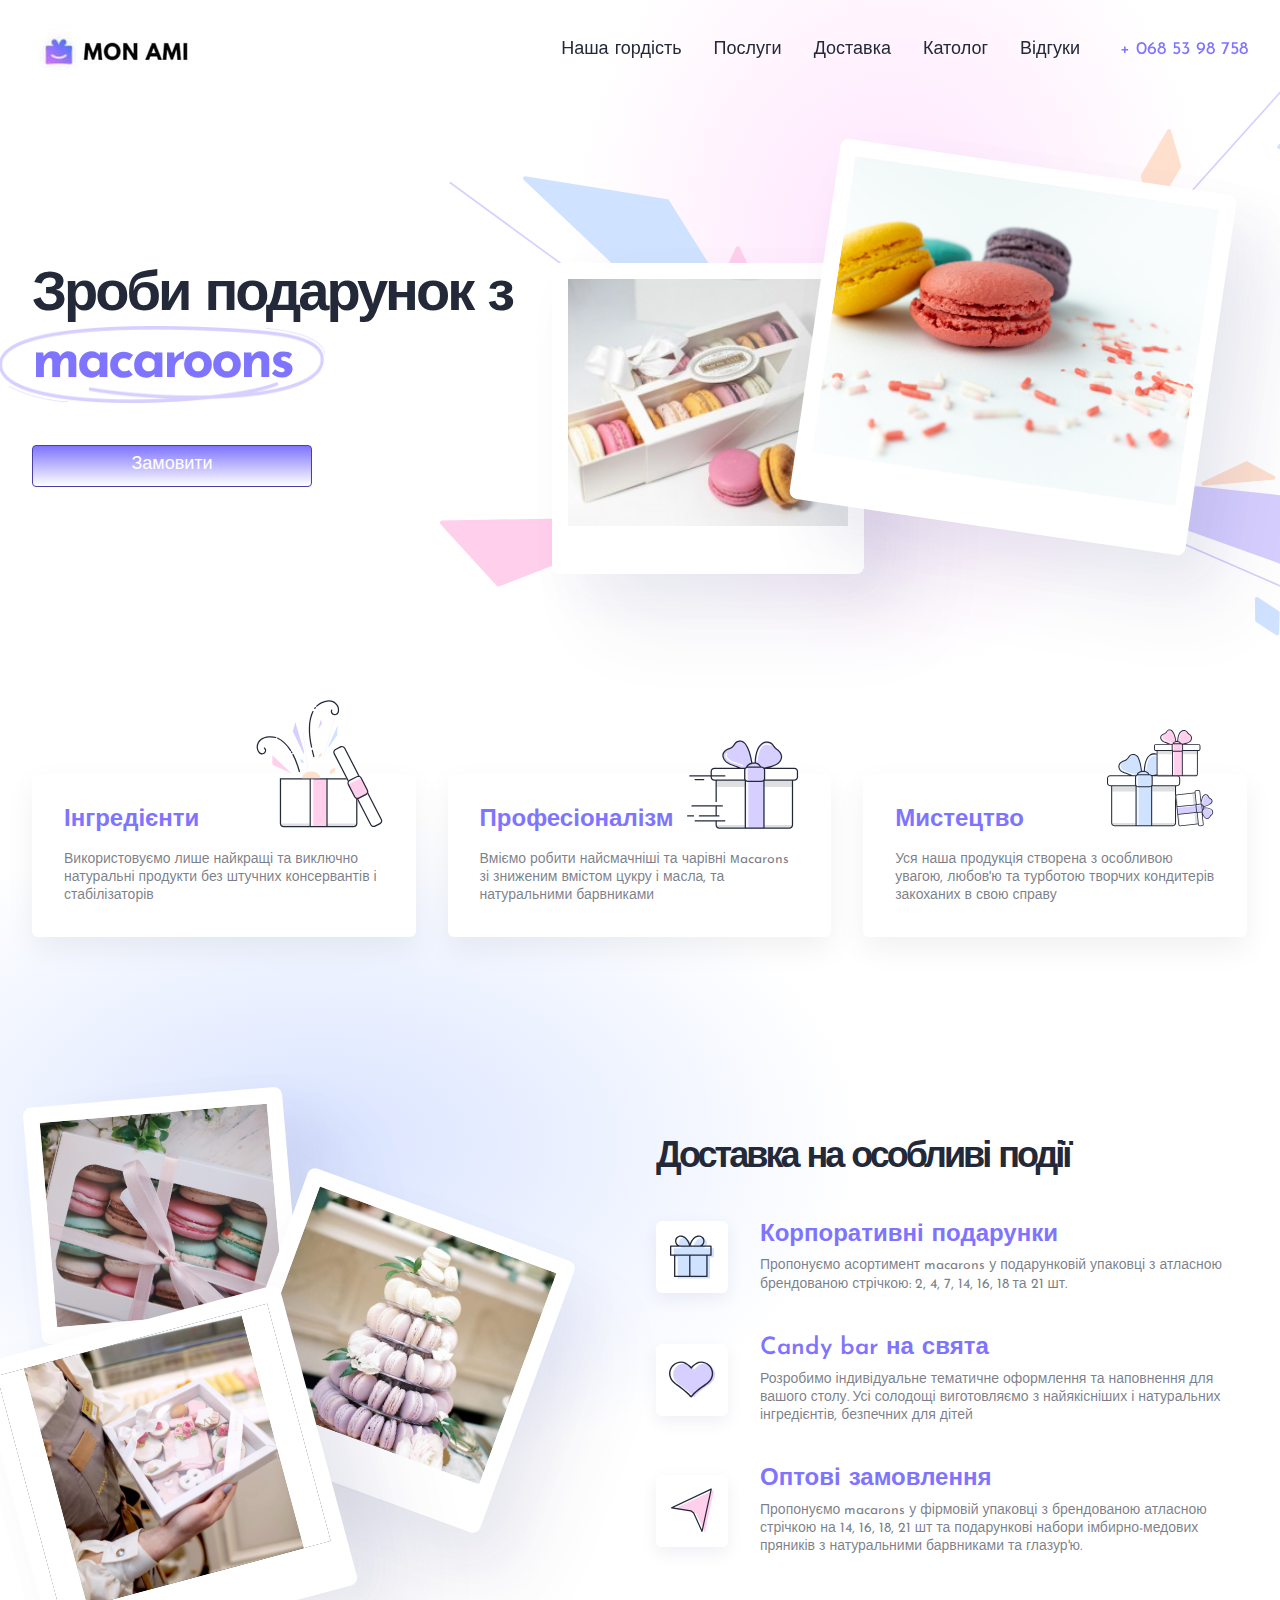
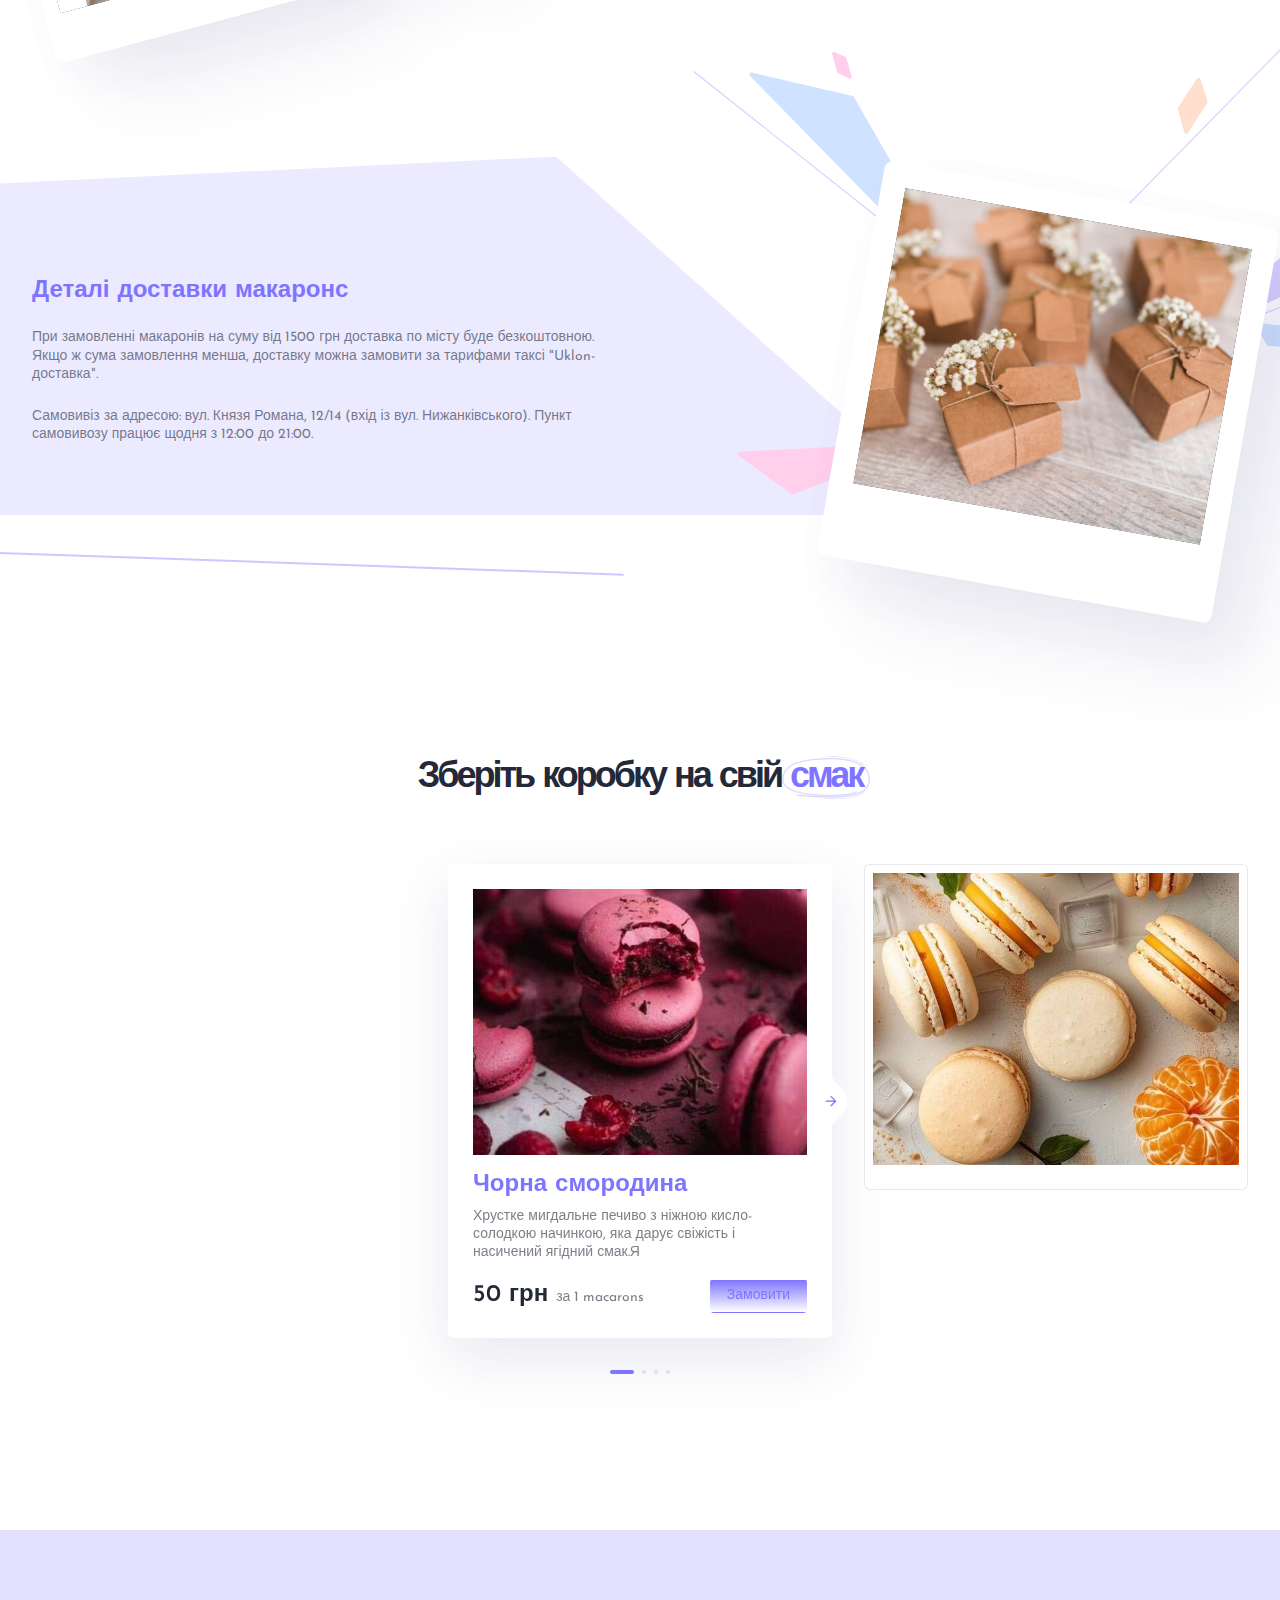
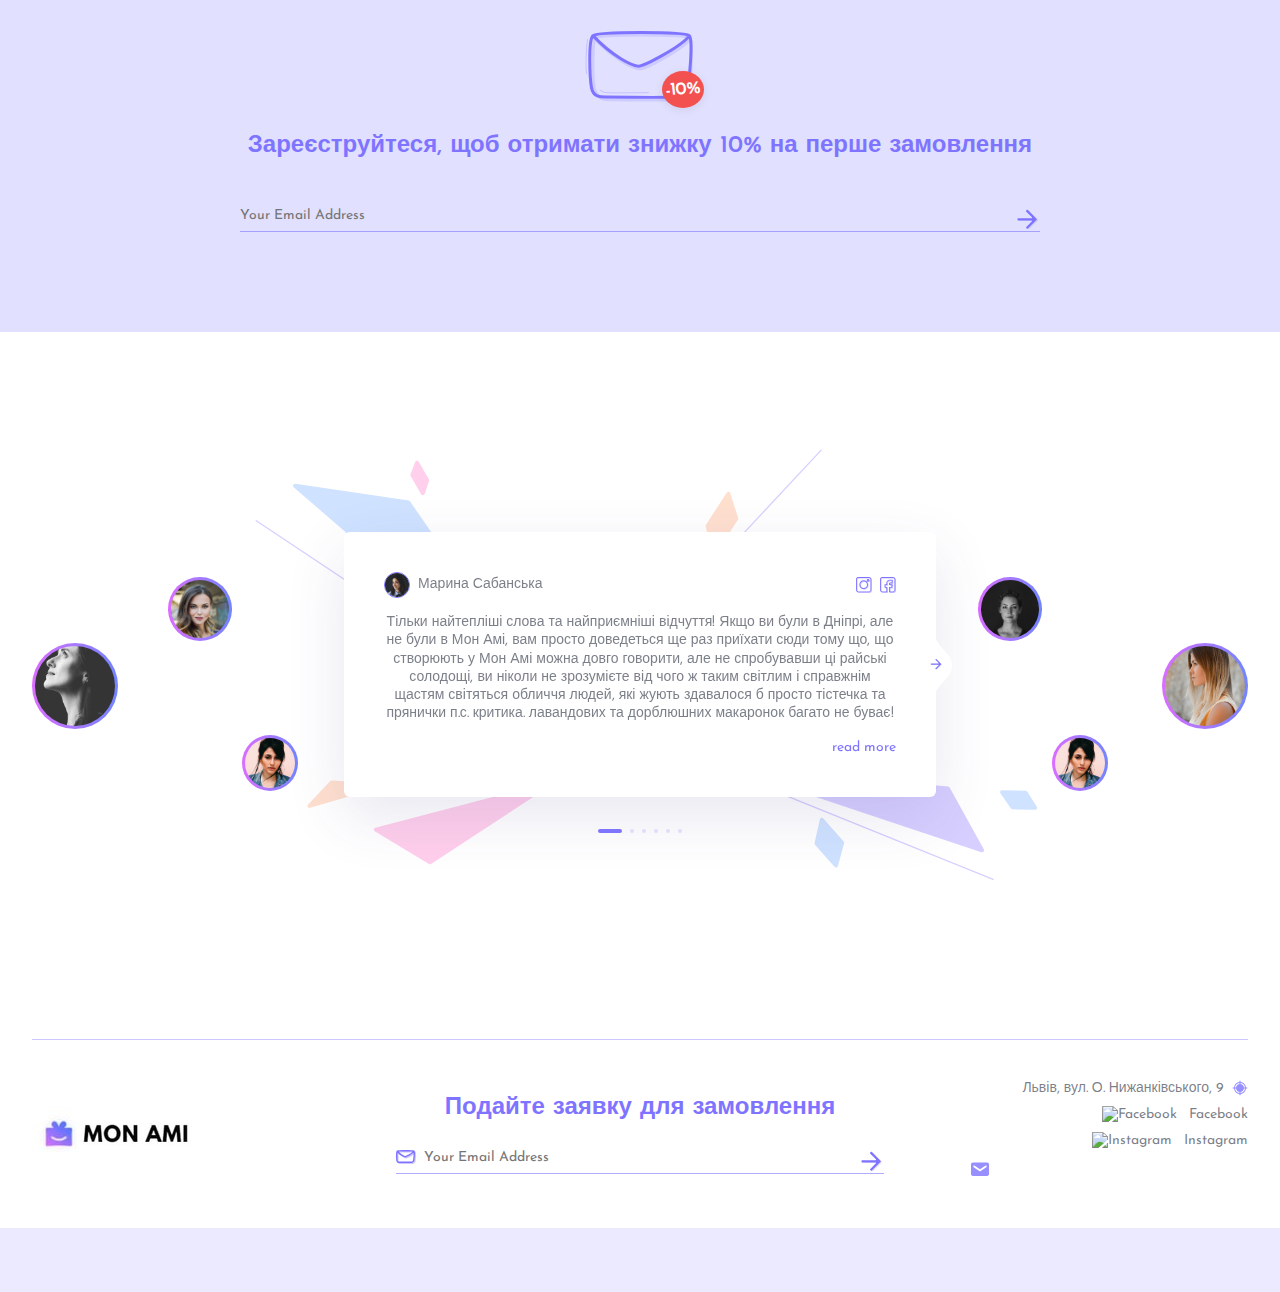
==== commit e5c2bbf0: "Update index.html" ====
--- a/HappyBox_LP_HTML/index.html
+++ b/HappyBox_LP_HTML/index.html
@@ -187,7 +187,7 @@
                         </div>
                     </div>
                     <div class="col col_6 col_desktop-12">
-                        <h2 class="h2 emotional-title">Дотавка на особливі події</h2>
+                        <h2 class="h2 emotional-title">Доставка на особливі події</h2>
                         <div class="emotional-list">
                             <div class="emotional-item">
                                 <div class="emotional-block">
